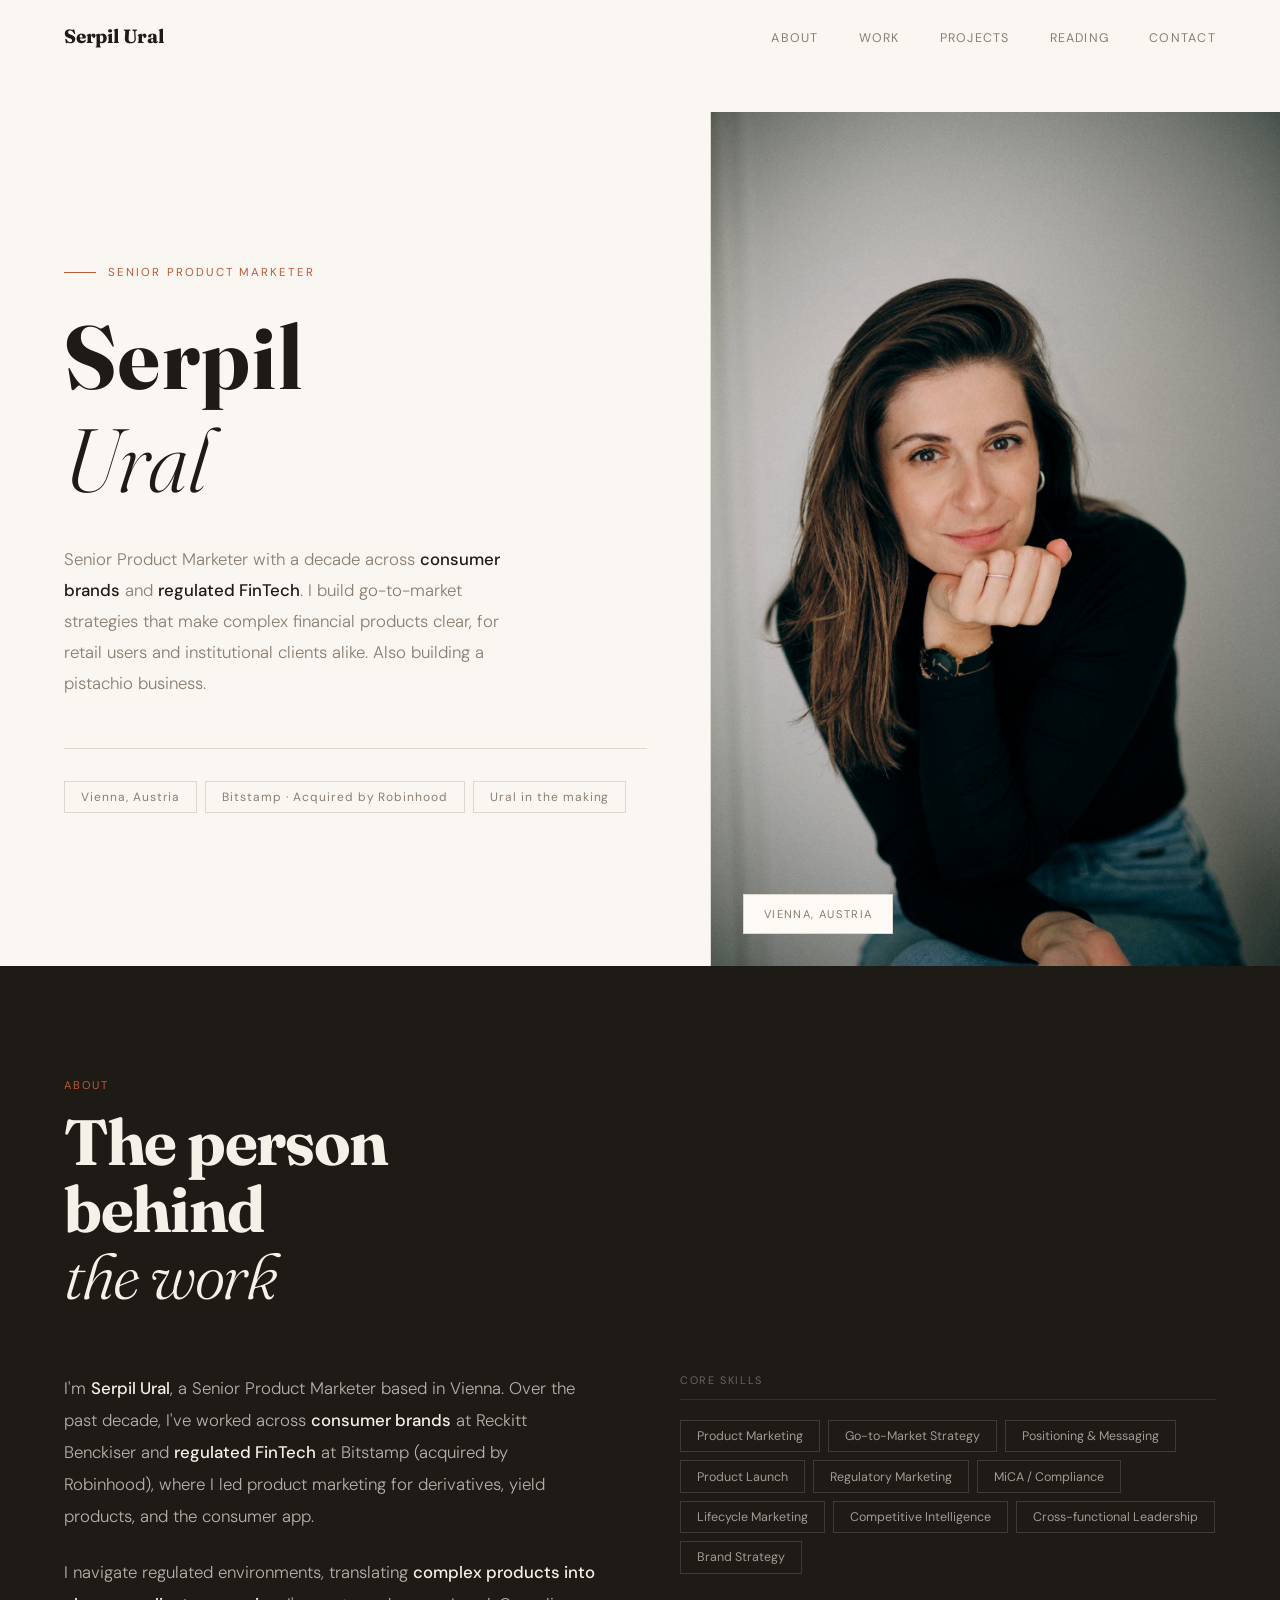
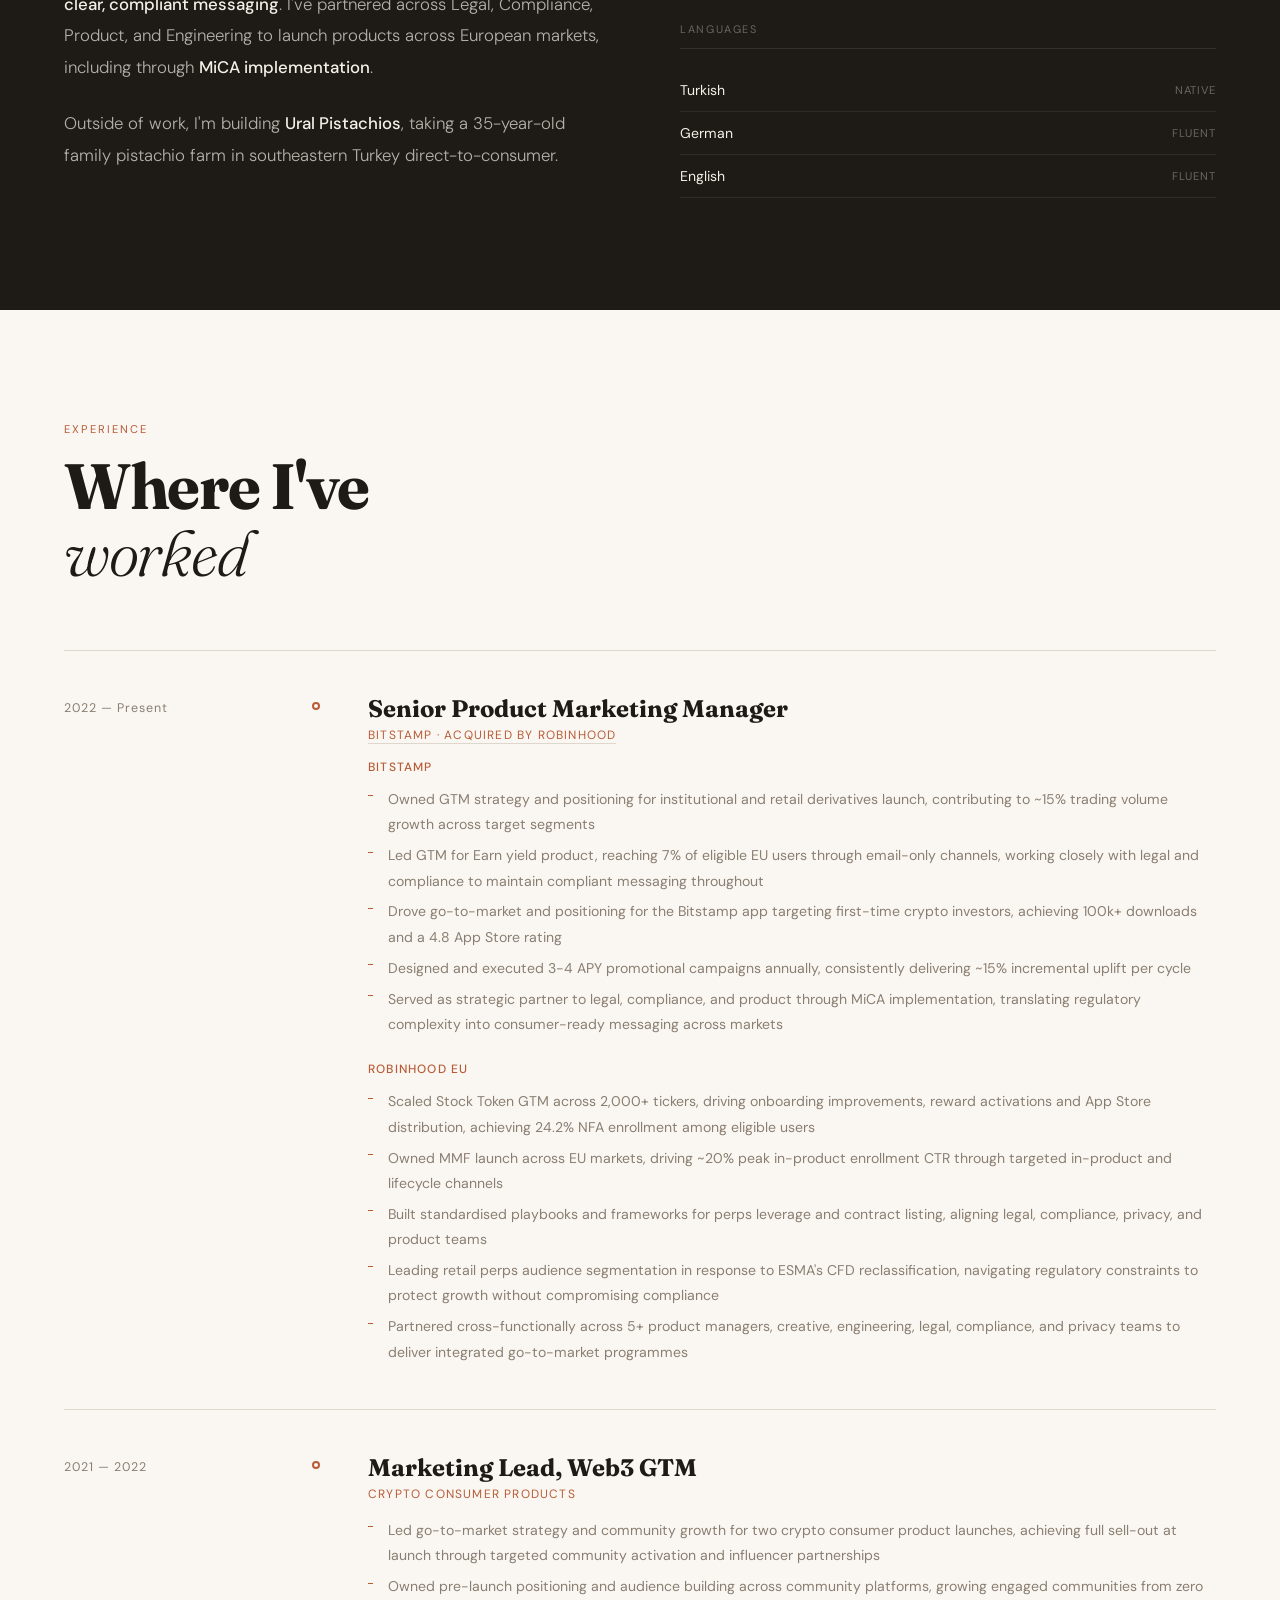
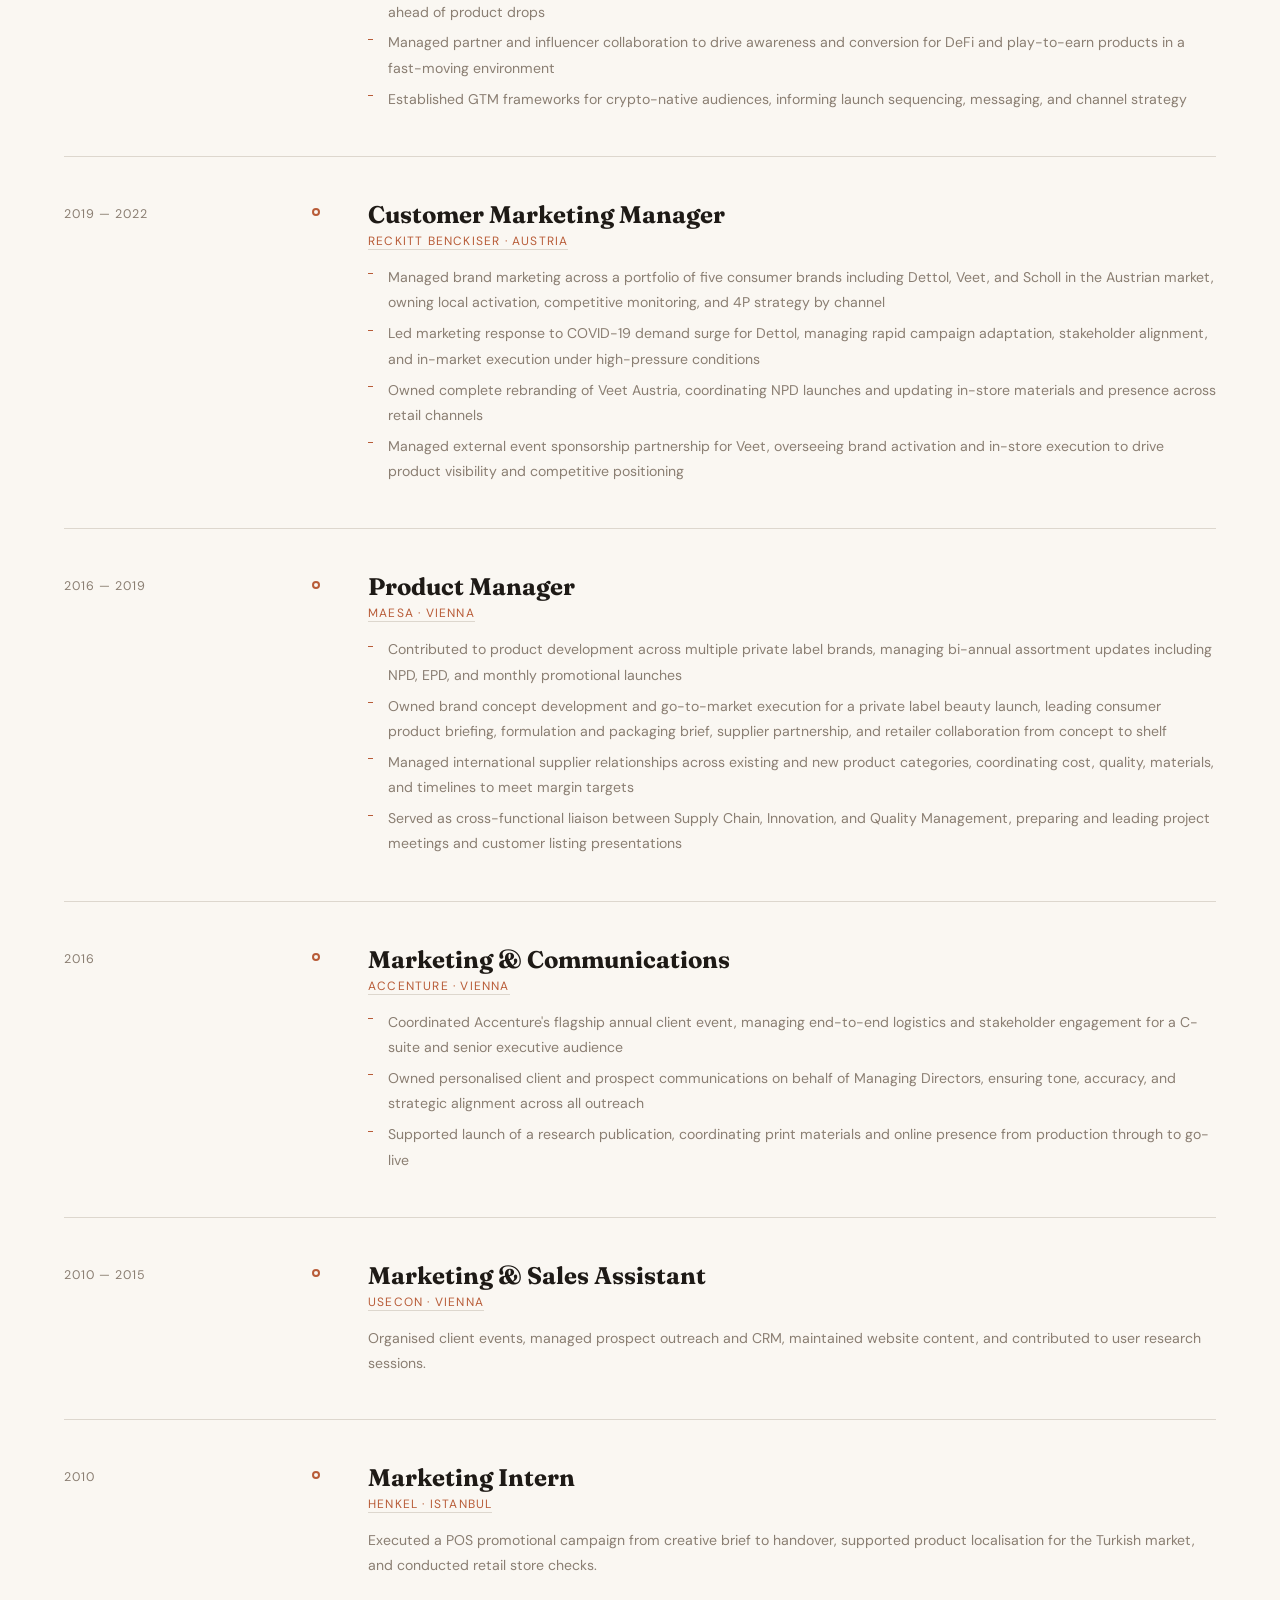
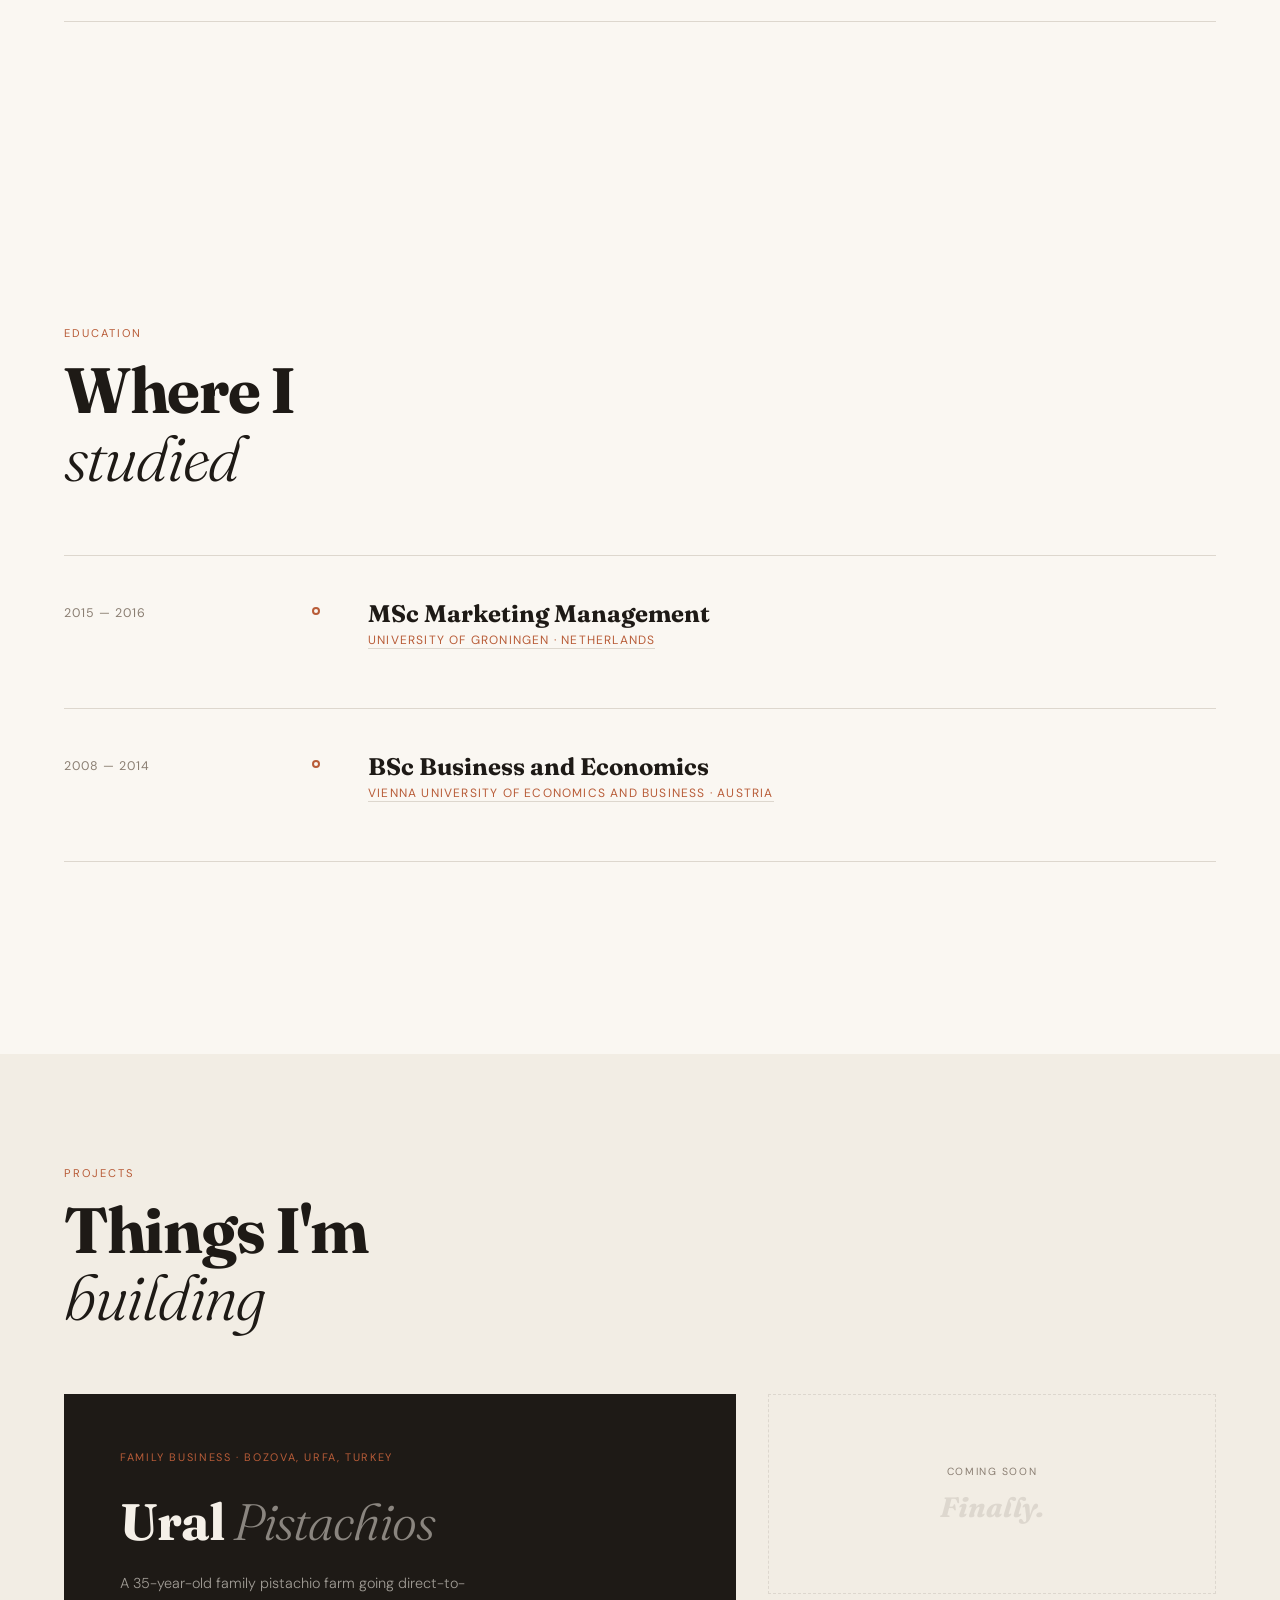
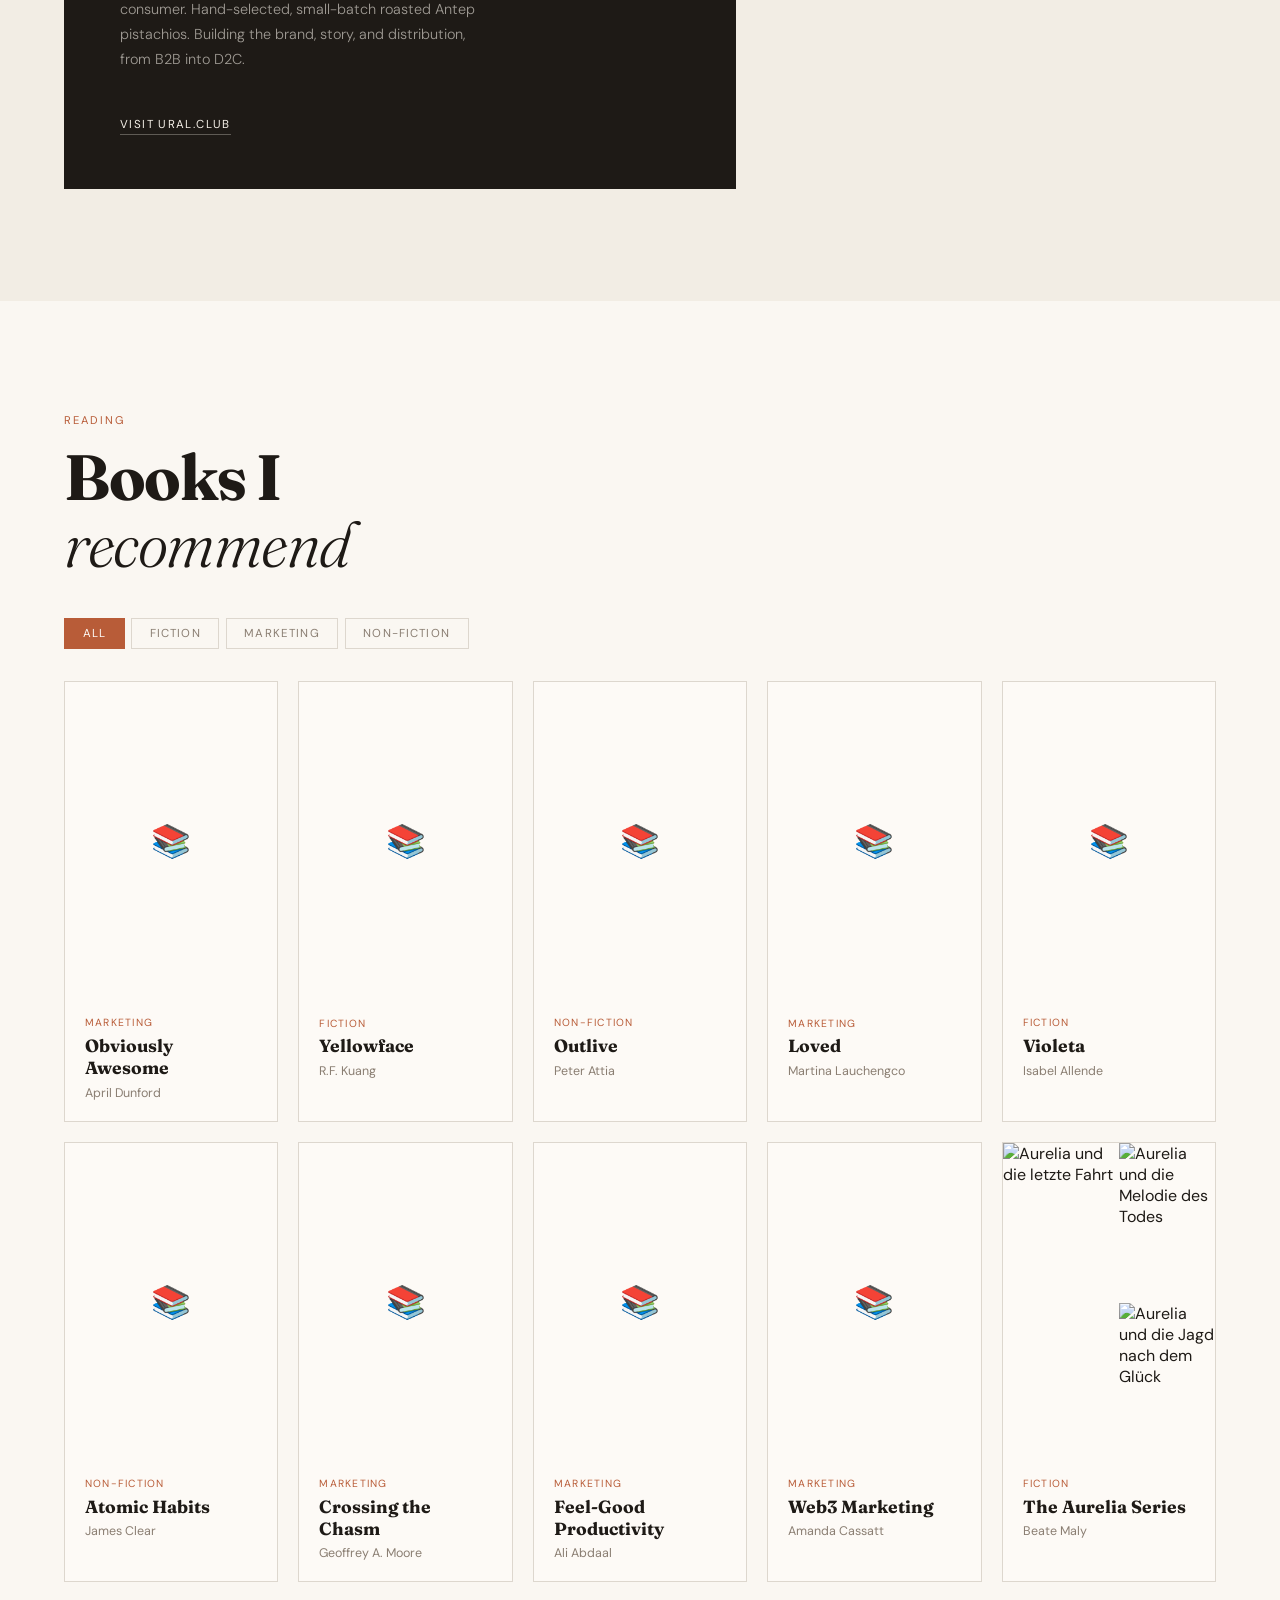
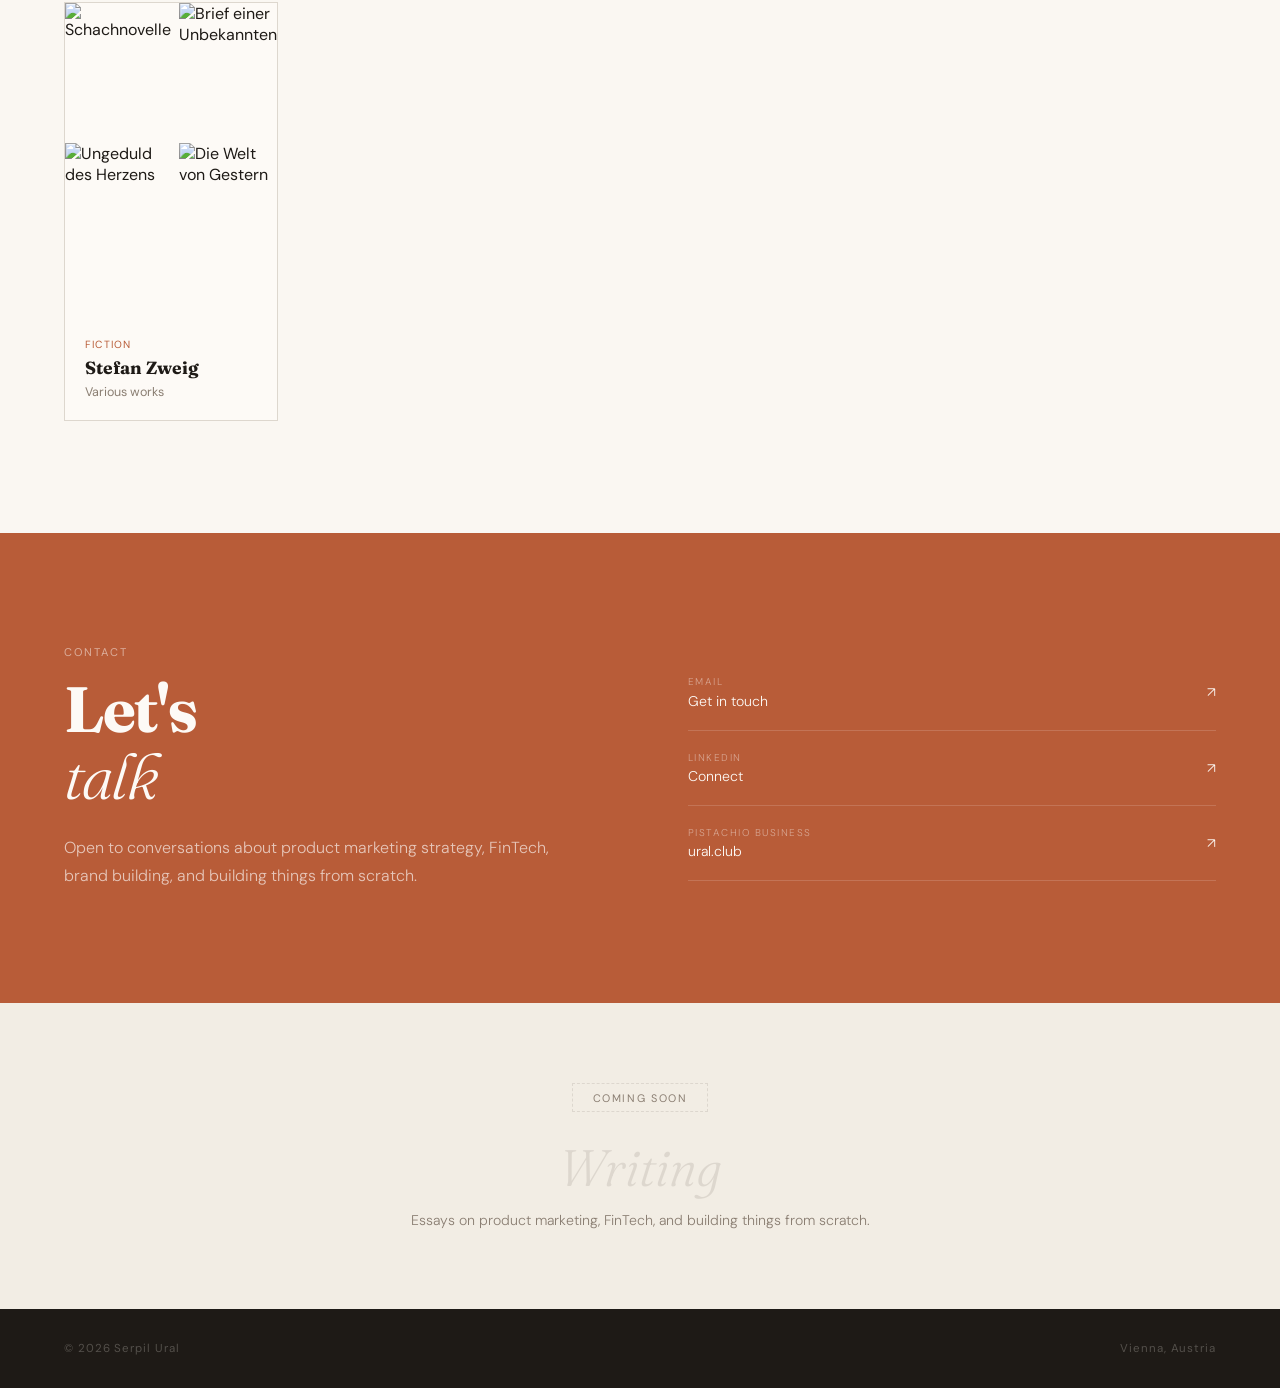
==== index.html @ 5b3d9d8e "Add portfolio site with fixed book covers and series grid views - Fix broken book covers by using wo" ====
<!DOCTYPE html>
<html lang="en">
<head>
  <meta charset="UTF-8" />
  <meta name="viewport" content="width=device-width, initial-scale=1.0" />
  <title>Serpil Ural — Direction C</title>
  <link rel="preconnect" href="https://fonts.googleapis.com" />
  <link href="https://fonts.googleapis.com/css2?family=Fraunces:ital,opsz,wght@0,9..144,300;0,9..144,500;0,9..144,700;1,9..144,300;1,9..144,700&family=DM+Sans:wght@300;400;500&display=swap" rel="stylesheet" />
  <link rel="stylesheet" href="styles.css" />
</head>
<body>

  <nav id="main-nav">
    <a href="#hero" class="nav-logo">Serpil Ural</a>
    <ul class="nav-links">
      <li><a href="#about">About</a></li>
      <li><a href="#experience">Work</a></li>
      <li><a href="#projects">Projects</a></li>
      <li><a href="#reading">Reading</a></li>
      <li><a href="#contact">Contact</a></li>
    </ul>
  </nav>

  <!-- HERO -->
  <section id="hero">
    <div class="hero-left">
      <p class="hero-eyebrow fade-up">Senior Product Marketer</p>
      <h1 class="hero-name fade-up" style="transition-delay:0.05s">
        Serpil
        <span class="italic">Ural</span>
      </h1>
      <p class="hero-tagline fade-up" style="transition-delay:0.1s">
        Senior Product Marketer with a decade across <strong>consumer brands</strong> and <strong>regulated FinTech</strong>. I build go-to-market strategies that make complex financial products clear, for retail users and institutional clients alike. Also building a pistachio business.
      </p>
      <div class="hero-facts fade-up" style="transition-delay:0.15s">
        <span class="hero-fact">Vienna, Austria</span>
        <span class="hero-fact">Bitstamp · Acquired by Robinhood</span>
        <span class="hero-fact">Ural in the making</span>
      </div>
    </div>

    <div class="hero-right">
      <img src="hero-photo.jpg" alt="Serpil Ural" class="hero-photo" loading="lazy">
      <div class="hero-location">Vienna, Austria</div>
    </div>
  </section>

  <!-- ABOUT -->
  <div id="about">
    <div class="section-inner">
      <div class="section-tag fade-up">About</div>
      <h2 class="serif-heading fade-up">The person<br>behind<br><em>the work</em></h2>

      <div class="about-columns">
        <div class="about-body fade-up">
          <p>I'm <strong>Serpil Ural</strong>, a Senior Product Marketer based in Vienna. Over the past decade, I've worked across <strong>consumer brands</strong> at Reckitt Benckiser and <strong>regulated FinTech</strong> at Bitstamp (acquired by Robinhood), where I led product marketing for derivatives, yield products, and the consumer app.</p>
          <p>I navigate regulated environments, translating <strong>complex products into clear, compliant messaging</strong>. I've partnered across Legal, Compliance, Product, and Engineering to launch products across European markets, including through <strong>MiCA implementation</strong>.</p>
          <p>Outside of work, I'm building <strong>Ural Pistachios</strong>, taking a 35-year-old family pistachio farm in southeastern Turkey direct-to-consumer.</p>
        </div>
        <div class="about-right fade-up" style="transition-delay:0.1s">
          <div class="about-skills-label">Core Skills</div>
          <div class="skills-list">
            <span class="skill-chip">Product Marketing</span>
            <span class="skill-chip">Go-to-Market Strategy</span>
            <span class="skill-chip">Positioning & Messaging</span>
            <span class="skill-chip">Product Launch</span>
            <span class="skill-chip">Regulatory Marketing</span>
            <span class="skill-chip">MiCA / Compliance</span>
            <span class="skill-chip">Lifecycle Marketing</span>
            <span class="skill-chip">Competitive Intelligence</span>
            <span class="skill-chip">Cross-functional Leadership</span>
            <span class="skill-chip">Brand Strategy</span>
          </div>
          <div class="lang-block">
            <div class="about-skills-label">Languages</div>
            <div class="lang-row"><span>Turkish</span><span class="lang-level">Native</span></div>
            <div class="lang-row"><span>German</span><span class="lang-level">Fluent</span></div>
            <div class="lang-row"><span>English</span><span class="lang-level">Fluent</span></div>
          </div>
        </div>
      </div>
    </div>
  </div>

  <!-- EXPERIENCE -->
  <div id="experience">
    <div class="section-inner">
      <div class="section-tag fade-up">Experience</div>
      <h2 class="serif-heading fade-up">Where I've<br><em>worked</em></h2>

      <div class="exp-list">
        <div class="exp-entry fade-up">
          <div class="exp-year">2022 — Present</div>
          <div class="exp-marker"></div>
          <div class="exp-body">
            <div class="exp-role">Senior Product Marketing Manager</div>
            <div class="exp-company"><a href="https://www.bitstamp.net" target="_blank" rel="noopener" style="color:inherit; text-decoration:none; border-bottom: 1px solid var(--border);">Bitstamp · Acquired by Robinhood</a></div>
            <p style="font-size:0.75rem; font-weight:500; letter-spacing:0.1em; text-transform:uppercase; color:var(--accent); margin-bottom:0.75rem;">Bitstamp</p>
            <ul class="exp-bullets">
              <li>Owned GTM strategy and positioning for institutional and retail derivatives launch, contributing to ~15% trading volume growth across target segments</li>
              <li>Led GTM for Earn yield product, reaching 7% of eligible EU users through email-only channels, working closely with legal and compliance to maintain compliant messaging throughout</li>
              <li>Drove go-to-market and positioning for the Bitstamp app targeting first-time crypto investors, achieving 100k+ downloads and a 4.8 App Store rating</li>
              <li>Designed and executed 3-4 APY promotional campaigns annually, consistently delivering ~15% incremental uplift per cycle</li>
              <li>Served as strategic partner to legal, compliance, and product through MiCA implementation, translating regulatory complexity into consumer-ready messaging across markets</li>
            </ul>
            <p style="font-size:0.75rem; font-weight:500; letter-spacing:0.1em; text-transform:uppercase; color:var(--accent); margin-bottom:0.75rem; margin-top:1.5rem;">Robinhood EU</p>
            <ul class="exp-bullets">
              <li>Scaled Stock Token GTM across 2,000+ tickers, driving onboarding improvements, reward activations and App Store distribution, achieving 24.2% NFA enrollment among eligible users</li>
              <li>Owned MMF launch across EU markets, driving ~20% peak in-product enrollment CTR through targeted in-product and lifecycle channels</li>
              <li>Built standardised playbooks and frameworks for perps leverage and contract listing, aligning legal, compliance, privacy, and product teams</li>
              <li>Leading retail perps audience segmentation in response to ESMA's CFD reclassification, navigating regulatory constraints to protect growth without compromising compliance</li>
              <li>Partnered cross-functionally across 5+ product managers, creative, engineering, legal, compliance, and privacy teams to deliver integrated go-to-market programmes</li>
            </ul>
          </div>
        </div>

        <div class="exp-entry fade-up">
          <div class="exp-year">2021 — 2022</div>
          <div class="exp-marker"></div>
          <div class="exp-body">
            <div class="exp-role">Marketing Lead, Web3 GTM</div>
            <div class="exp-company">Crypto Consumer Products</div>
            <ul class="exp-bullets">
              <li>Led go-to-market strategy and community growth for two crypto consumer product launches, achieving full sell-out at launch through targeted community activation and influencer partnerships</li>
              <li>Owned pre-launch positioning and audience building across community platforms, growing engaged communities from zero ahead of product drops</li>
              <li>Managed partner and influencer collaboration to drive awareness and conversion for DeFi and play-to-earn products in a fast-moving environment</li>
              <li>Established GTM frameworks for crypto-native audiences, informing launch sequencing, messaging, and channel strategy</li>
            </ul>
          </div>
        </div>

        <div class="exp-entry fade-up">
          <div class="exp-year">2019 — 2022</div>
          <div class="exp-marker"></div>
          <div class="exp-body">
            <div class="exp-role">Customer Marketing Manager</div>
            <div class="exp-company"><a href="https://www.reckitt.com" target="_blank" rel="noopener" style="color:inherit; text-decoration:none; border-bottom: 1px solid var(--border);">Reckitt Benckiser · Austria</a></div>
            <ul class="exp-bullets">
              <li>Managed brand marketing across a portfolio of five consumer brands including Dettol, Veet, and Scholl in the Austrian market, owning local activation, competitive monitoring, and 4P strategy by channel</li>
              <li>Led marketing response to COVID-19 demand surge for Dettol, managing rapid campaign adaptation, stakeholder alignment, and in-market execution under high-pressure conditions</li>
              <li>Owned complete rebranding of Veet Austria, coordinating NPD launches and updating in-store materials and presence across retail channels</li>
              <li>Managed external event sponsorship partnership for Veet, overseeing brand activation and in-store execution to drive product visibility and competitive positioning</li>
            </ul>
          </div>
        </div>

        <div class="exp-entry fade-up">
          <div class="exp-year">2016 — 2019</div>
          <div class="exp-marker"></div>
          <div class="exp-body">
            <div class="exp-role">Product Manager</div>
            <div class="exp-company"><a href="https://www.maesa.com" target="_blank" rel="noopener" style="color:inherit; text-decoration:none; border-bottom: 1px solid var(--border);">Maesa · Vienna</a></div>
            <ul class="exp-bullets">
              <li>Contributed to product development across multiple private label brands, managing bi-annual assortment updates including NPD, EPD, and monthly promotional launches</li>
              <li>Owned brand concept development and go-to-market execution for a private label beauty launch, leading consumer product briefing, formulation and packaging brief, supplier partnership, and retailer collaboration from concept to shelf</li>
              <li>Managed international supplier relationships across existing and new product categories, coordinating cost, quality, materials, and timelines to meet margin targets</li>
              <li>Served as cross-functional liaison between Supply Chain, Innovation, and Quality Management, preparing and leading project meetings and customer listing presentations</li>
            </ul>
          </div>
        </div>

        <div class="exp-entry fade-up">
          <div class="exp-year">2016</div>
          <div class="exp-marker"></div>
          <div class="exp-body">
            <div class="exp-role">Marketing &amp; Communications</div>
            <div class="exp-company"><a href="https://www.accenture.com" target="_blank" rel="noopener" style="color:inherit; text-decoration:none; border-bottom: 1px solid var(--border);">Accenture · Vienna</a></div>
            <ul class="exp-bullets">
              <li>Coordinated Accenture's flagship annual client event, managing end-to-end logistics and stakeholder engagement for a C-suite and senior executive audience</li>
              <li>Owned personalised client and prospect communications on behalf of Managing Directors, ensuring tone, accuracy, and strategic alignment across all outreach</li>
              <li>Supported launch of a research publication, coordinating print materials and online presence from production through to go-live</li>
            </ul>
          </div>
        </div>

        <div class="exp-entry fade-up">
          <div class="exp-year">2010 — 2015</div>
          <div class="exp-marker"></div>
          <div class="exp-body">
            <div class="exp-role">Marketing & Sales Assistant</div>
            <div class="exp-company"><a href="https://www.usecon.com" target="_blank" rel="noopener" style="color:inherit; text-decoration:none; border-bottom: 1px solid var(--border);">USECON · Vienna</a></div>
            <p style="font-size:0.88rem; color:var(--text-muted); line-height:1.75;">Organised client events, managed prospect outreach and CRM, maintained website content, and contributed to user research sessions.</p>
          </div>
        </div>

        <div class="exp-entry fade-up">
          <div class="exp-year">2010</div>
          <div class="exp-marker"></div>
          <div class="exp-body">
            <div class="exp-role">Marketing Intern</div>
            <div class="exp-company"><a href="https://www.henkel.com" target="_blank" rel="noopener" style="color:inherit; text-decoration:none; border-bottom: 1px solid var(--border);">Henkel · Istanbul</a></div>
            <p style="font-size:0.88rem; color:var(--text-muted); line-height:1.75;">Executed a POS promotional campaign from creative brief to handover, supported product localisation for the Turkish market, and conducted retail store checks.</p>
          </div>
        </div>

      </div>
    </div>
  </div>

  <!-- EDUCATION -->
  <div id="education" style="background:var(--bg-alt); padding:5rem 0;">
    <div class="section-inner">
      <div class="section-tag fade-up">Education</div>
      <h2 class="serif-heading fade-up">Where I<br><em>studied</em></h2>
      <div class="exp-list">
        <div class="exp-entry fade-up">
          <div class="exp-year">2015 — 2016</div>
          <div class="exp-marker"></div>
          <div class="exp-body">
            <div class="exp-role">MSc Marketing Management</div>
            <div class="exp-company"><a href="https://www.rug.nl" target="_blank" rel="noopener" style="color:inherit; text-decoration:none; border-bottom: 1px solid var(--border);">University of Groningen · Netherlands</a></div>
          </div>
        </div>
        <div class="exp-entry fade-up">
          <div class="exp-year">2008 — 2014</div>
          <div class="exp-marker"></div>
          <div class="exp-body">
            <div class="exp-role">BSc Business and Economics</div>
            <div class="exp-company"><a href="https://www.wu.ac.at" target="_blank" rel="noopener" style="color:inherit; text-decoration:none; border-bottom: 1px solid var(--border);">Vienna University of Economics and Business · Austria</a></div>
          </div>
        </div>
      </div>
    </div>
  </div>

  <!-- PROJECTS -->
  <div id="projects">
    <div class="section-inner">
      <div class="section-tag fade-up">Projects</div>
      <h2 class="serif-heading fade-up">Things I'm<br><em>building</em></h2>

      <div class="projects-asymmetric">
        <a href="https://ural.club" target="_blank" rel="noopener" class="project-feature fade-up">
          <div class="project-eyebrow">Family Business · Bozova, Urfa, Turkey</div>
          <div class="project-name">Ural <em>Pistachios</em></div>
          <p class="project-blurb">A 35-year-old family pistachio farm going direct-to-consumer. Hand-selected, small-batch roasted Antep pistachios. Building the brand, story, and distribution, from B2B into D2C.</p>
          <span class="project-cta">Visit ural.club</span>
        </a>

        <div class="project-side fade-up" style="transition-delay:0.1s">
          <div class="project-coming">
            <div class="project-coming-tag">Coming soon</div>
            <div class="project-coming-name">Finally.</div>
          </div>
        </div>
      </div>
    </div>
  </div>

  <!-- READING -->
  <div id="reading">
    <div class="section-inner">
      <div class="section-tag fade-up">Reading</div>
      <h2 class="serif-heading fade-up">Books I<br><em>recommend</em></h2>

      <div class="reading-filters fade-up">
        <button class="filter-btn active" data-filter="all">All</button>
        <button class="filter-btn" data-filter="fiction">Fiction</button>
        <button class="filter-btn" data-filter="marketing">Marketing</button>
        <button class="filter-btn" data-filter="non-fiction">Non-fiction</button>
      </div>

      <div class="books-grid fade-up" style="transition-delay:0.1s">
        <div class="book-card" data-category="marketing">
          <img class="book-cover" src="https://covers.openlibrary.org/b/isbn/9781999023003-M.jpg" alt="Obviously Awesome" loading="lazy" onerror="this.style.display='none';this.nextElementSibling.style.display='flex'">
          <div class="book-cover-placeholder" style="display:none">📚</div>
          <div class="book-info">
            <span class="book-tag">Marketing</span>
            <div class="book-title">Obviously Awesome</div>
            <div class="book-author">April Dunford</div>
          </div>
        </div>
        <div class="book-card" data-category="fiction">
          <img class="book-cover" src="https://covers.openlibrary.org/b/isbn/9780063250833-M.jpg" alt="Yellowface" loading="lazy" onerror="this.style.display='none';this.nextElementSibling.style.display='flex'">
          <div class="book-cover-placeholder" style="display:none">📚</div>
          <div class="book-info">
            <span class="book-tag">Fiction</span>
            <div class="book-title">Yellowface</div>
            <div class="book-author">R.F. Kuang</div>
          </div>
        </div>
        <div class="book-card" data-category="non-fiction">
          <img class="book-cover" src="https://covers.openlibrary.org/b/isbn/9780593236598-M.jpg" alt="Outlive" loading="lazy" onerror="this.style.display='none';this.nextElementSibling.style.display='flex'">
          <div class="book-cover-placeholder" style="display:none">📚</div>
          <div class="book-info">
            <span class="book-tag">Non-Fiction</span>
            <div class="book-title">Outlive</div>
            <div class="book-author">Peter Attia</div>
          </div>
        </div>
        <div class="book-card" data-category="marketing">
          <img class="book-cover" src="https://covers.openlibrary.org/b/isbn/1119703646-M.jpg" alt="Loved" loading="lazy" onerror="this.style.display='none';this.nextElementSibling.style.display='flex'">
          <div class="book-cover-placeholder" style="display:none">📚</div>
          <div class="book-info">
            <span class="book-tag">Marketing</span>
            <div class="book-title">Loved</div>
            <div class="book-author">Martina Lauchengco</div>
          </div>
        </div>
        <div class="book-card" data-category="fiction">
          <img class="book-cover" src="https://i.gr-assets.com/images/S/compressed.photo.goodreads.com/books/1623948647i/57933338._SY475_.jpg" alt="Violeta" loading="lazy" onerror="this.style.display='none';this.nextElementSibling.style.display='flex'">
          <div class="book-cover-placeholder" style="display:none">📚</div>
          <div class="book-info">
            <span class="book-tag">Fiction</span>
            <div class="book-title">Violeta</div>
            <div class="book-author">Isabel Allende</div>
          </div>
        </div>
        <div class="book-card" data-category="non-fiction">
          <img class="book-cover" src="https://covers.openlibrary.org/b/isbn/9780735211292-M.jpg" alt="Atomic Habits" loading="lazy" onerror="this.style.display='none';this.nextElementSibling.style.display='flex'">
          <div class="book-cover-placeholder" style="display:none">📚</div>
          <div class="book-info">
            <span class="book-tag">Non-Fiction</span>
            <div class="book-title">Atomic Habits</div>
            <div class="book-author">James Clear</div>
          </div>
        </div>
        <div class="book-card" data-category="marketing">
          <img class="book-cover" src="https://covers.openlibrary.org/b/isbn/9780062292988-M.jpg" alt="Crossing the Chasm" loading="lazy" onerror="this.style.display='none';this.nextElementSibling.style.display='flex'">
          <div class="book-cover-placeholder" style="display:none">📚</div>
          <div class="book-info">
            <span class="book-tag">Marketing</span>
            <div class="book-title">Crossing the Chasm</div>
            <div class="book-author">Geoffrey A. Moore</div>
          </div>
        </div>
        <div class="book-card" data-category="marketing">
          <img class="book-cover" src="https://covers.openlibrary.org/b/id/14635414-M.jpg" alt="Feel-Good Productivity" loading="lazy" onerror="this.style.display='none';this.nextElementSibling.style.display='flex'">
          <div class="book-cover-placeholder" style="display:none">📚</div>
          <div class="book-info">
            <span class="book-tag">Marketing</span>
            <div class="book-title">Feel-Good Productivity</div>
            <div class="book-author">Ali Abdaal</div>
          </div>
        </div>
        <div class="book-card" data-category="marketing">
          <img class="book-cover" src="https://covers.openlibrary.org/b/id/13827449-M.jpg" alt="Web3 Marketing" loading="lazy" onerror="this.style.display='none';this.nextElementSibling.style.display='flex'">
          <div class="book-cover-placeholder" style="display:none">📚</div>
          <div class="book-info">
            <span class="book-tag">Marketing</span>
            <div class="book-title">Web3 Marketing</div>
            <div class="book-author">Amanda Cassatt</div>
          </div>
        </div>
        <div class="book-card series-card" data-category="fiction">
          <div class="series-covers covers-3">
            <img class="series-cover" src="https://i.gr-assets.com/images/S/compressed.photo.goodreads.com/books/1668264783i/63284527._SY475_.jpg" alt="Aurelia und die letzte Fahrt" loading="lazy">
            <img class="series-cover" src="https://i.gr-assets.com/images/S/compressed.photo.goodreads.com/books/1682959211i/141266873._SY475_.jpg" alt="Aurelia und die Melodie des Todes" loading="lazy">
            <img class="series-cover" src="https://i.gr-assets.com/images/S/compressed.photo.goodreads.com/books/1744901350i/231418318._SY475_.jpg" alt="Aurelia und die Jagd nach dem Glück" loading="lazy">
          </div>
          <div class="book-info">
            <span class="book-tag">Fiction</span>
            <div class="book-title">The Aurelia Series</div>
            <div class="book-author">Beate Maly</div>
          </div>
        </div>
        <div class="book-card series-card" data-category="fiction">
          <div class="series-covers covers-4">
            <img class="series-cover" src="https://covers.openlibrary.org/b/id/5548285-M.jpg" alt="Schachnovelle" loading="lazy">
            <img class="series-cover" src="https://covers.openlibrary.org/b/id/1022090-M.jpg" alt="Brief einer Unbekannten" loading="lazy">
            <img class="series-cover" src="https://covers.openlibrary.org/b/id/595193-M.jpg" alt="Ungeduld des Herzens" loading="lazy">
            <img class="series-cover" src="https://covers.openlibrary.org/b/id/8258689-M.jpg" alt="Die Welt von Gestern" loading="lazy">
          </div>
          <div class="book-info">
            <span class="book-tag">Fiction</span>
            <div class="book-title">Stefan Zweig</div>
            <div class="book-author">Various works</div>
          </div>
        </div>
      </div>
    </div>
  </div>

  <!-- CONTACT -->
  <div id="contact">
    <div class="section-inner">
      <div>
        <div class="section-tag fade-up">Contact</div>
        <h2 class="serif-heading fade-up" style="color:var(--white)">Let's<br><em>talk</em></h2>
        <p class="contact-sub fade-up" style="transition-delay:0.05s">Open to conversations about product marketing strategy, FinTech, brand building, and building things from scratch.</p>
      </div>
      <div class="contact-items fade-up" style="transition-delay:0.1s">
        <a href="mailto:serpil_karaduman@gmx.at" class="contact-item">
          <div><span class="contact-item-label">Email</span>Get in touch</div>
          <span>↗</span>
        </a>
        <a href="https://www.linkedin.com/in/serpil-ural-a946a6111/?locale=en_US" target="_blank" rel="noopener" class="contact-item">
          <div><span class="contact-item-label">LinkedIn</span>Connect</div>
          <span>↗</span>
        </a>
        <a href="https://ural.club" target="_blank" rel="noopener" class="contact-item">
          <div><span class="contact-item-label">Pistachio Business</span>ural.club</div>
          <span>↗</span>
        </a>
      </div>
    </div>
  </div>

  <!-- BLOG -->
  <div id="blog">
    <span class="coming-pill">Coming soon</span>
    <h2>Writing</h2>
    <p>Essays on product marketing, FinTech, and building things from scratch.</p>
  </div>

  <footer>
    <span>© 2026 Serpil Ural</span>
    <span>Vienna, Austria</span>
  </footer>

  <script src="main.js"></script>
</body>
</html>
---- styles.css ----
*, *::before, *::after { box-sizing: border-box; margin: 0; padding: 0; }

:root {
  --bg: #FAF7F2;
  --bg-warm: #F2EDE4;
  --bg-dark: #1E1A16;
  --text: #1E1A16;
  --text-muted: #8A7E72;
  --accent: #B85C38;
  --accent-2: #4A6741;
  --accent-light: #EDD9CE;
  --border: #DDD7CE;
  --white: #FDFAF6;
  --font-serif: 'Fraunces', Georgia, serif;
  --font-sans: 'DM Sans', sans-serif;
}

html { scroll-behavior: smooth; }
body {
  font-family: var(--font-sans);
  background: var(--bg);
  color: var(--text);
  overflow-x: hidden;
}

/* NAV */
nav {
  position: fixed;
  top: 0; left: 0; right: 0;
  z-index: 100;
  display: flex;
  align-items: center;
  justify-content: space-between;
  padding: 1.5rem 4rem;
  background: rgba(250,247,242,0.9);
  backdrop-filter: blur(16px);
  border-bottom: 1px solid transparent;
  transition: border-color 0.3s;
}
nav.scrolled { border-bottom-color: var(--border); }

.nav-logo {
  font-family: var(--font-serif);
  font-size: 1.2rem;
  font-weight: 700;
  color: var(--text);
  text-decoration: none;
  letter-spacing: -0.01em;
}

.nav-links { display: flex; gap: 2.5rem; list-style: none; }
.nav-links a {
  font-size: 0.78rem;
  font-weight: 400;
  letter-spacing: 0.1em;
  text-transform: uppercase;
  color: var(--text-muted);
  text-decoration: none;
  transition: color 0.2s;
}
.nav-links a:hover { color: var(--accent); }

/* HERO */
#hero {
  min-height: 100vh;
  display: grid;
  grid-template-columns: 5fr 4fr;
  padding-top: 7rem;
  overflow: hidden;
}

.hero-left {
  display: flex;
  flex-direction: column;
  justify-content: center;
  padding: 4rem 4rem 4rem;
  position: relative;
}

.hero-left::after {
  content: '';
  position: absolute;
  top: 0; right: 0; bottom: 0;
  width: 1px;
  background: var(--border);
}

.hero-eyebrow {
  font-size: 0.72rem;
  letter-spacing: 0.18em;
  text-transform: uppercase;
  color: var(--accent);
  margin-bottom: 2rem;
  display: flex;
  align-items: center;
  gap: 0.75rem;
}

.hero-eyebrow::before {
  content: '';
  width: 2rem;
  height: 1px;
  background: var(--accent);
  display: block;
}

.hero-name {
  font-family: var(--font-serif);
  font-size: clamp(4rem, 7vw, 7.5rem);
  font-weight: 700;
  line-height: 1;
  letter-spacing: 0.02em;
  word-spacing: 0.15em;
}

.hero-name .italic {
  font-style: italic;
  font-weight: 300;
  display: block;
  margin-top: 0.15em;
}

.hero-tagline {
  font-size: 1.05rem;
  font-weight: 300;
  color: var(--text-muted);
  line-height: 1.85;
  max-width: 440px;
  margin-top: 2.5rem;
}

.hero-tagline strong { color: var(--text); font-weight: 500; }

.hero-facts {
  display: flex;
  flex-wrap: wrap;
  gap: 0.5rem;
  margin-top: 3rem;
  padding-top: 2rem;
  border-top: 1px solid var(--border);
}

.hero-fact {
  font-size: 0.75rem;
  font-weight: 400;
  letter-spacing: 0.08em;
  color: var(--text-muted);
  border: 1px solid var(--border);
  padding: 0.45rem 1rem;
}

.hero-right {
  position: relative;
  background: var(--bg-warm);
  overflow: hidden;
}

.hero-photo {
  width: 100%;
  height: 100%;
  object-fit: cover;
  object-position: center top;
  display: block;
}

.hero-photo-placeholder {
  width: 100%;
  height: 100%;
  min-height: 500px;
  background: var(--bg-warm);
  display: flex;
  flex-direction: column;
  align-items: center;
  justify-content: center;
  gap: 1rem;
  color: var(--text-muted);
  font-size: 0.78rem;
  letter-spacing: 0.1em;
  text-transform: uppercase;
}

.hero-location {
  position: absolute;
  bottom: 2rem;
  left: 2rem;
  background: var(--white);
  padding: 0.75rem 1.25rem;
  font-size: 0.7rem;
  letter-spacing: 0.12em;
  text-transform: uppercase;
  color: var(--text-muted);
  border: 1px solid var(--border);
}

/* ABOUT */
#about {
  background: var(--bg-dark);
  color: #F5F0E8;
}

.section-inner {
  max-width: 1280px;
  margin: 0 auto;
  padding: 7rem 4rem;
}

.section-tag {
  font-size: 0.7rem;
  letter-spacing: 0.18em;
  text-transform: uppercase;
  color: var(--accent);
  margin-bottom: 1rem;
}

h2.serif-heading {
  font-family: var(--font-serif);
  font-size: clamp(2.5rem, 5vw, 4.5rem);
  font-weight: 700;
  line-height: 1.05;
  letter-spacing: -0.02em;
}

h2.serif-heading em {
  font-style: italic;
  font-weight: 300;
}

.about-columns {
  display: grid;
  grid-template-columns: 1fr 1fr;
  gap: 5rem;
  margin-top: 4rem;
}

.about-body {
  font-size: 1.05rem;
  font-weight: 300;
  line-height: 1.9;
  color: rgba(245,240,232,0.7);
}

.about-body strong { color: #F5F0E8; font-weight: 500; }
.about-body p + p { margin-top: 1.5rem; }

.about-right { }

.about-skills-label {
  font-size: 0.68rem;
  letter-spacing: 0.15em;
  text-transform: uppercase;
  color: rgba(245,240,232,0.35);
  margin-bottom: 1.25rem;
  padding-bottom: 0.75rem;
  border-bottom: 1px solid rgba(245,240,232,0.1);
}

.skills-list {
  display: flex;
  flex-wrap: wrap;
  gap: 0.5rem;
}

.skill-chip {
  font-size: 0.78rem;
  font-weight: 400;
  padding: 0.45rem 1rem;
  border: 1px solid rgba(245,240,232,0.15);
  color: rgba(245,240,232,0.6);
  transition: all 0.2s;
}

.skill-chip:hover {
  border-color: var(--accent);
  color: var(--accent);
}

.lang-block { margin-top: 3rem; }

.lang-row {
  display: flex;
  justify-content: space-between;
  align-items: center;
  padding: 0.75rem 0;
  border-bottom: 1px solid rgba(245,240,232,0.08);
  font-size: 0.88rem;
}

.lang-level {
  font-size: 0.7rem;
  letter-spacing: 0.08em;
  text-transform: uppercase;
  color: rgba(245,240,232,0.35);
}

/* EXPERIENCE */
#experience {
  background: var(--bg);
}

.exp-list { margin-top: 4rem; }

.exp-entry {
  display: grid;
  grid-template-columns: 200px auto 1fr;
  gap: 2rem 3rem;
  padding: 2.75rem 0;
  border-top: 1px solid var(--border);
  align-items: start;
}

.exp-entry:last-child { border-bottom: 1px solid var(--border); }

.exp-year {
  font-size: 0.78rem;
  letter-spacing: 0.08em;
  color: var(--text-muted);
  padding-top: 0.3rem;
}

.exp-marker {
  width: 8px;
  height: 8px;
  border: 2px solid var(--accent);
  border-radius: 50%;
  margin-top: 0.45rem;
  flex-shrink: 0;
}

.exp-body { }

.exp-role {
  font-family: var(--font-serif);
  font-size: 1.5rem;
  font-weight: 700;
  margin-bottom: 0.2rem;
  line-height: 1.2;
}

.exp-company {
  font-size: 0.75rem;
  letter-spacing: 0.1em;
  text-transform: uppercase;
  color: var(--accent);
  margin-bottom: 1rem;
}

.exp-bullets {
  font-size: 0.88rem;
  color: var(--text-muted);
  line-height: 1.8;
  list-style: none;
}

.exp-bullets li {
  padding-left: 1.25rem;
  position: relative;
}

.exp-bullets li::before {
  content: '';
  position: absolute;
  left: 0;
  top: 0.6em;
  width: 5px;
  height: 1px;
  background: var(--accent);
}

.exp-bullets li + li { margin-top: 0.35rem; }

/* PROJECTS */
#projects { background: var(--bg-warm); }

.projects-asymmetric {
  display: grid;
  grid-template-columns: 3fr 2fr;
  gap: 2rem;
  margin-top: 4rem;
  align-items: start;
}

.project-feature {
  background: var(--bg-dark);
  color: #F5F0E8;
  padding: 3.5rem;
  text-decoration: none;
  display: block;
  position: relative;
  overflow: hidden;
  transition: transform 0.25s;
}

.project-feature::after {
  content: '↗';
  position: absolute;
  top: 2rem;
  right: 2.5rem;
  font-size: 1.5rem;
  opacity: 0;
  transform: translate(-4px, 4px);
  transition: all 0.25s;
  color: var(--accent);
}

.project-feature:hover { transform: translateY(-3px); }
.project-feature:hover::after { opacity: 1; transform: translate(0, 0); }

.project-eyebrow {
  font-size: 0.68rem;
  letter-spacing: 0.15em;
  text-transform: uppercase;
  color: var(--accent);
  margin-bottom: 2rem;
}

.project-name {
  font-family: var(--font-serif);
  font-size: clamp(2.5rem, 4vw, 4rem);
  font-weight: 700;
  line-height: 1;
  letter-spacing: -0.02em;
  margin-bottom: 1.5rem;
}

.project-name em {
  font-style: italic;
  font-weight: 300;
  color: rgba(245,240,232,0.5);
}

.project-blurb {
  font-size: 0.9rem;
  font-weight: 300;
  color: rgba(245,240,232,0.6);
  line-height: 1.75;
  max-width: 360px;
  margin-bottom: 2.5rem;
}

.project-cta {
  font-size: 0.72rem;
  letter-spacing: 0.12em;
  text-transform: uppercase;
  color: #F5F0E8;
  text-decoration: none;
  border-bottom: 1px solid rgba(245,240,232,0.3);
  padding-bottom: 2px;
}

.project-side {
  display: flex;
  flex-direction: column;
  gap: 1.5rem;
}

.project-coming {
  border: 1px dashed var(--border);
  padding: 3rem 2rem;
  display: flex;
  flex-direction: column;
  align-items: center;
  justify-content: center;
  gap: 0.75rem;
  text-align: center;
  min-height: 200px;
  color: var(--text-muted);
}

.project-coming-tag {
  font-size: 0.65rem;
  letter-spacing: 0.15em;
  text-transform: uppercase;
}

.project-coming-name {
  font-family: var(--font-serif);
  font-size: 1.75rem;
  font-weight: 700;
  font-style: italic;
  color: var(--border);
}

/* READING */
#reading { background: var(--bg); }

.reading-filters {
  display: flex;
  gap: 0.4rem;
  margin-top: 2.5rem;
  flex-wrap: wrap;
}

.filter-btn {
  font-size: 0.72rem;
  letter-spacing: 0.1em;
  text-transform: uppercase;
  padding: 0.45rem 1.1rem;
  border: 1px solid var(--border);
  background: transparent;
  color: var(--text-muted);
  cursor: pointer;
  font-family: var(--font-sans);
  transition: all 0.15s;
}

.filter-btn.active, .filter-btn:hover {
  background: var(--accent);
  border-color: var(--accent);
  color: var(--white);
}

.books-grid {
  display: grid;
  grid-template-columns: repeat(auto-fill, minmax(210px, 1fr));
  gap: 1.25rem;
  margin-top: 2rem;
}

.book-card {
  background: var(--white);
  border: 1px solid var(--border);
  padding: 0;
  display: flex;
  flex-direction: column;
  gap: 0;
  transition: box-shadow 0.2s, transform 0.2s;
  overflow: hidden;
}

.book-cover {
  width: 100%;
  aspect-ratio: 2/3;
  object-fit: cover;
  object-position: center;
  display: block;
  background: var(--bg-alt);
}

.book-cover-placeholder {
  width: 100%;
  aspect-ratio: 2/3;
  background: var(--bg-alt);
  display: flex;
  align-items: center;
  justify-content: center;
  font-size: 2rem;
  color: var(--text-muted);
}

.series-covers {
  display: grid;
  gap: 2px;
  background: var(--bg-alt);
  aspect-ratio: 2/3;
}

.series-covers.covers-3 {
  grid-template-columns: 1.2fr 1fr;
  grid-template-rows: 1fr 1fr;
}

.series-covers.covers-3 .series-cover:first-child {
  grid-row: 1 / -1;
}

.series-covers.covers-4 {
  grid-template-columns: 1.3fr 1fr;
  grid-template-rows: 1fr 1.3fr;
}

.series-cover {
  width: 100%;
  height: 100%;
  object-fit: cover;
  display: block;
}

.book-info {
  padding: 1rem 1.25rem 1.25rem;
  display: flex;
  flex-direction: column;
  gap: 0.35rem;
}

.book-card:hover {
  transform: translateY(-2px);
  box-shadow: 0 8px 24px rgba(0,0,0,0.06);
}

.book-card.hidden { display: none; }

.book-tag {
  font-size: 0.65rem;
  letter-spacing: 0.12em;
  text-transform: uppercase;
  color: var(--accent);
}

.book-title {
  font-family: var(--font-serif);
  font-size: 1.1rem;
  font-weight: 700;
  line-height: 1.25;
}

.book-author {
  font-size: 0.78rem;
  color: var(--text-muted);
  margin-top: auto;
}

/* CONTACT */
#contact {
  background: var(--accent);
  color: var(--white);
}

#contact .section-inner {
  display: grid;
  grid-template-columns: 1fr 1fr;
  gap: 6rem;
  align-items: center;
}

#contact .section-tag { color: rgba(255,255,255,0.5); }

#contact h2.serif-heading { color: var(--white); }

.contact-sub {
  font-size: 1rem;
  font-weight: 300;
  color: rgba(255,255,255,0.65);
  line-height: 1.8;
  margin-top: 1.5rem;
}

.contact-items { display: flex; flex-direction: column; gap: 0; }

.contact-item {
  display: flex;
  align-items: center;
  justify-content: space-between;
  padding: 1.25rem 0;
  border-bottom: 1px solid rgba(255,255,255,0.15);
  color: var(--white);
  text-decoration: none;
  font-size: 0.88rem;
  font-weight: 300;
  transition: padding-right 0.2s;
}

.contact-item:hover { padding-right: 0.5rem; }

.contact-item-label {
  font-size: 0.62rem;
  letter-spacing: 0.15em;
  text-transform: uppercase;
  color: rgba(255,255,255,0.45);
  display: block;
  margin-bottom: 0.2rem;
}

/* BLOG */
#blog {
  text-align: center;
  padding: 5rem 4rem;
  background: var(--bg-warm);
}

.coming-pill {
  display: inline-block;
  font-size: 0.68rem;
  letter-spacing: 0.15em;
  text-transform: uppercase;
  color: var(--text-muted);
  border: 1px dashed var(--border);
  padding: 0.4rem 1.25rem;
  margin-bottom: 1.5rem;
}

#blog h2 {
  font-family: var(--font-serif);
  font-size: clamp(2rem, 4vw, 3.5rem);
  font-weight: 300;
  font-style: italic;
  color: var(--border);
}

#blog p {
  font-size: 0.88rem;
  color: var(--text-muted);
  margin-top: 0.75rem;
  font-weight: 300;
}

/* FOOTER */
footer {
  background: var(--bg-dark);
  color: rgba(245,240,232,0.25);
  padding: 2rem 4rem;
  display: flex;
  justify-content: space-between;
  align-items: center;
  font-size: 0.72rem;
  letter-spacing: 0.08em;
}

/* FADE UP */
.fade-up {
  opacity: 0;
  transform: translateY(24px);
  transition: opacity 0.65s ease, transform 0.65s ease;
}
.fade-up.visible { opacity: 1; transform: translateY(0); }

@media (max-width: 900px) {
  nav { padding: 1rem 1.5rem; }
  #hero { grid-template-columns: 1fr; }
  .hero-left { padding: 5rem 1.5rem 3rem; }
  .hero-left::after { display: none; }
  .section-inner { padding: 5rem 1.5rem; }
  .about-columns, .projects-asymmetric, #contact .section-inner { grid-template-columns: 1fr; gap: 3rem; }
  .exp-entry { grid-template-columns: 1fr; gap: 0.5rem; }
  .exp-marker { display: none; }
}
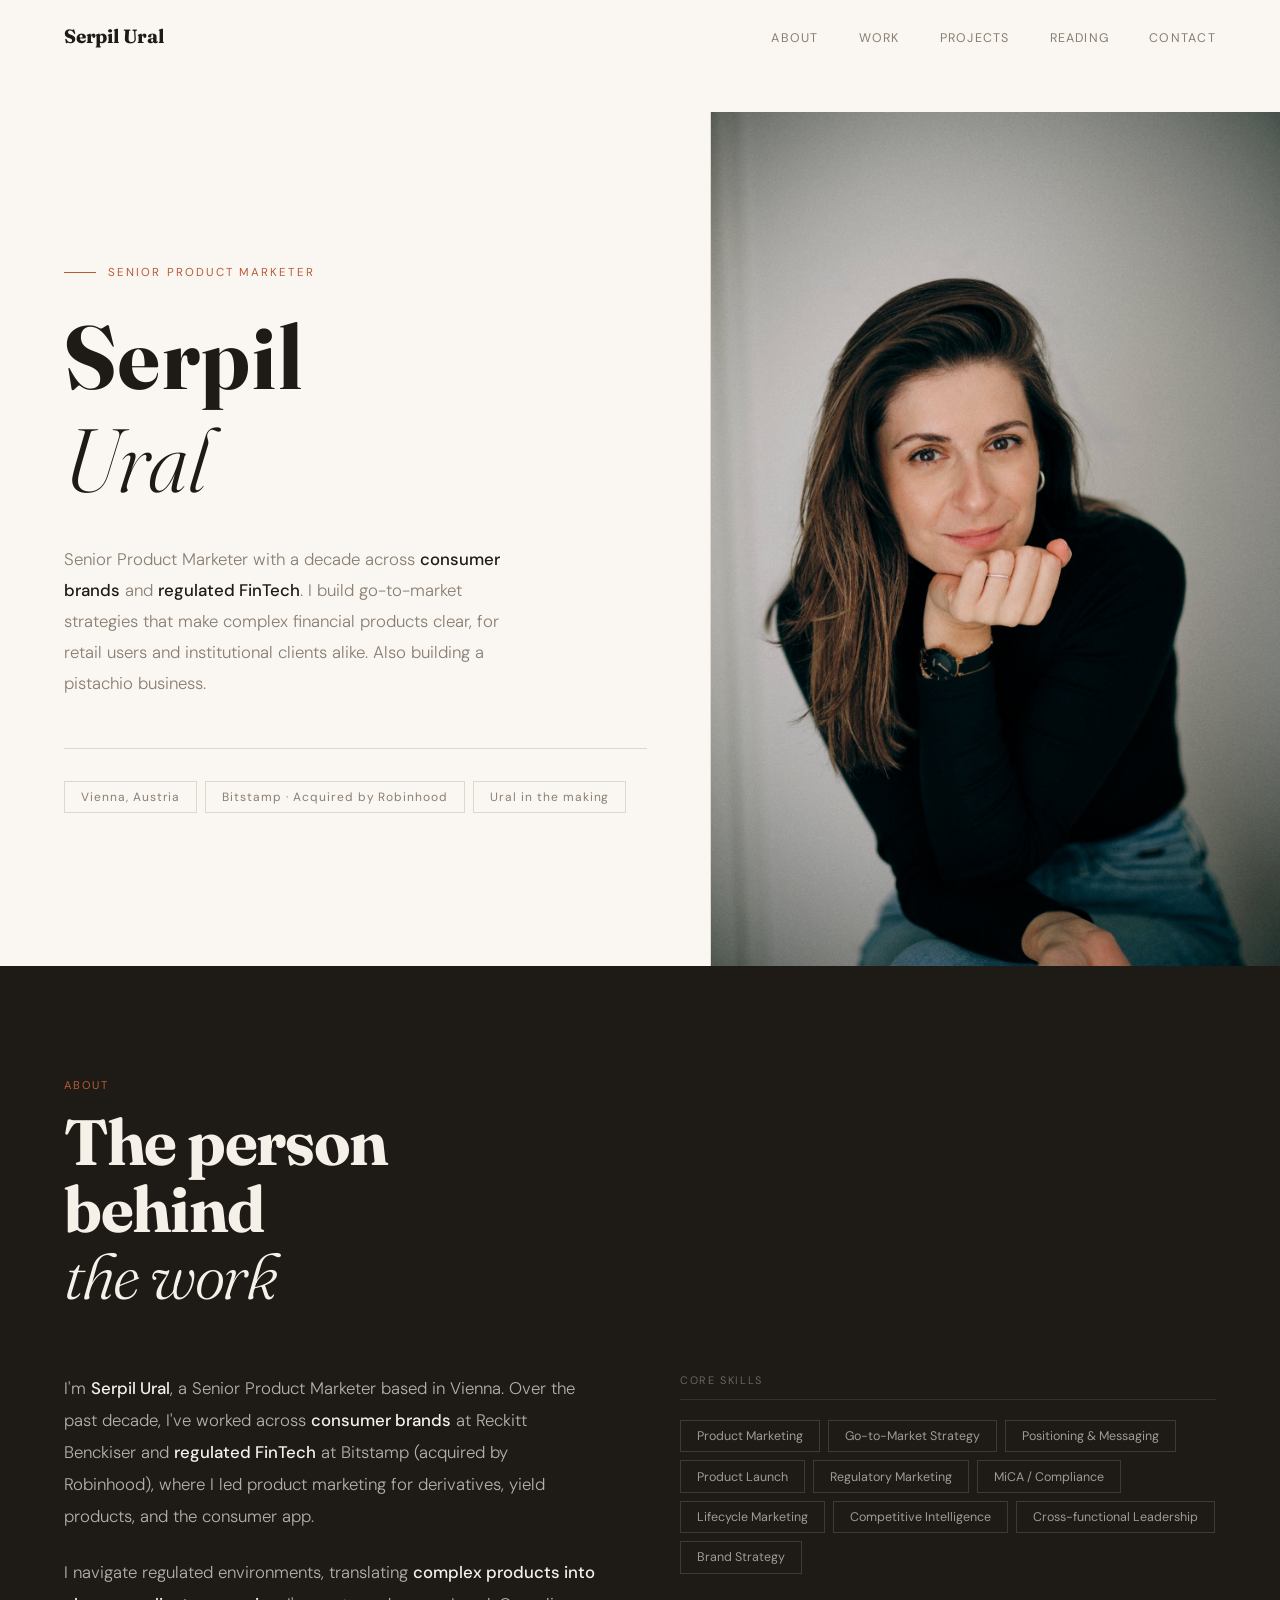
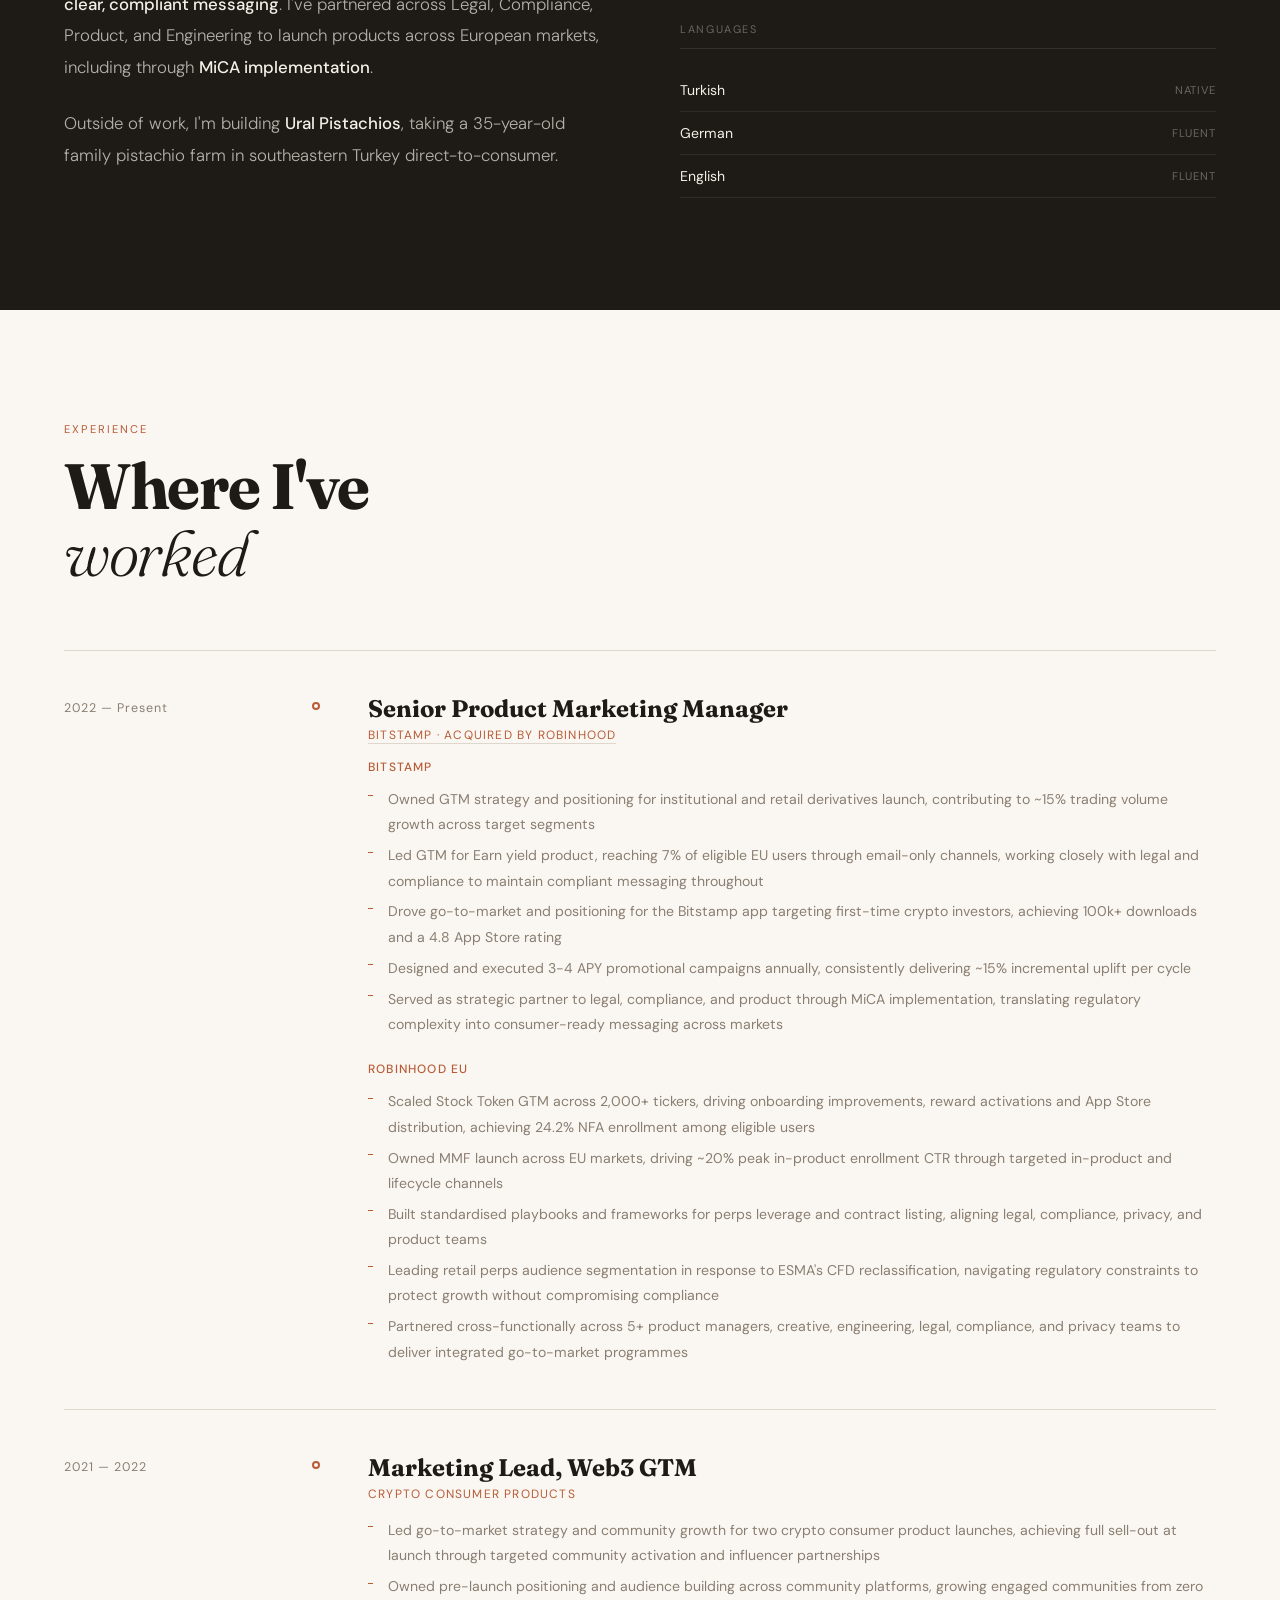
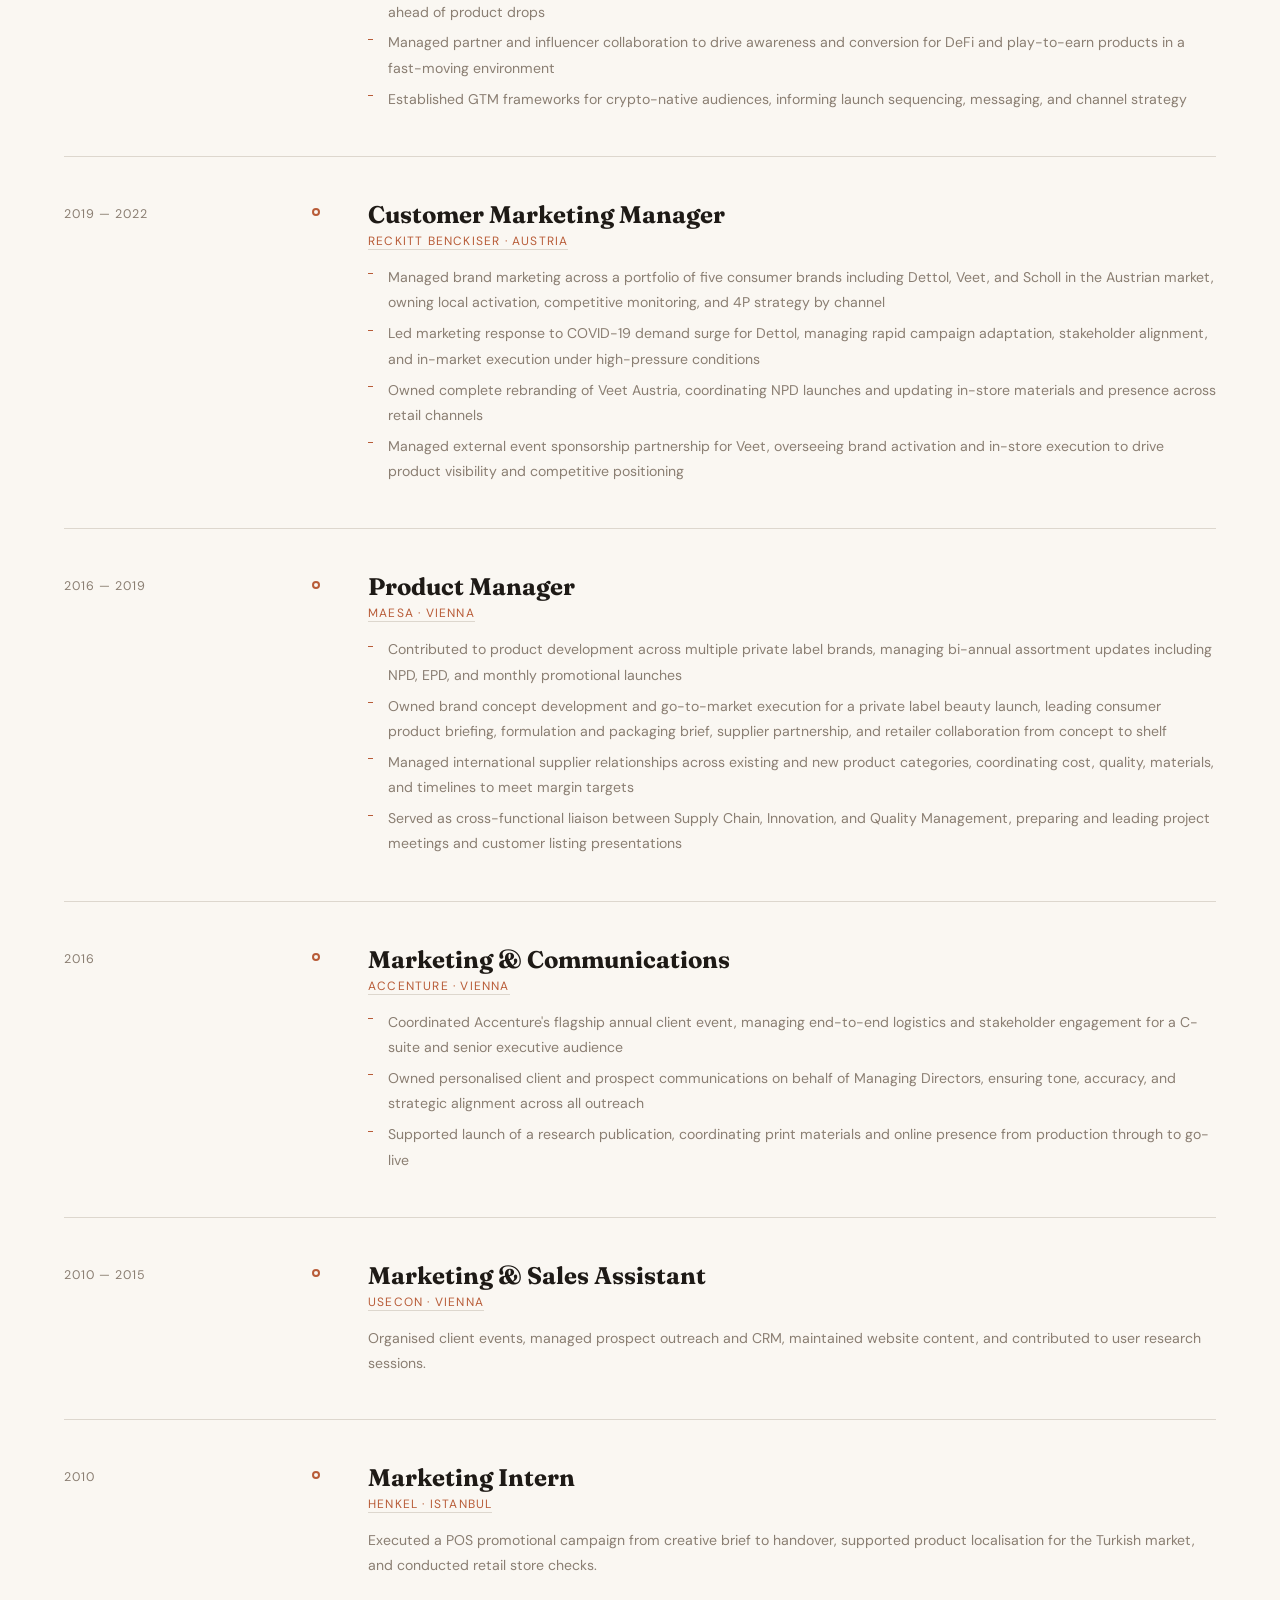
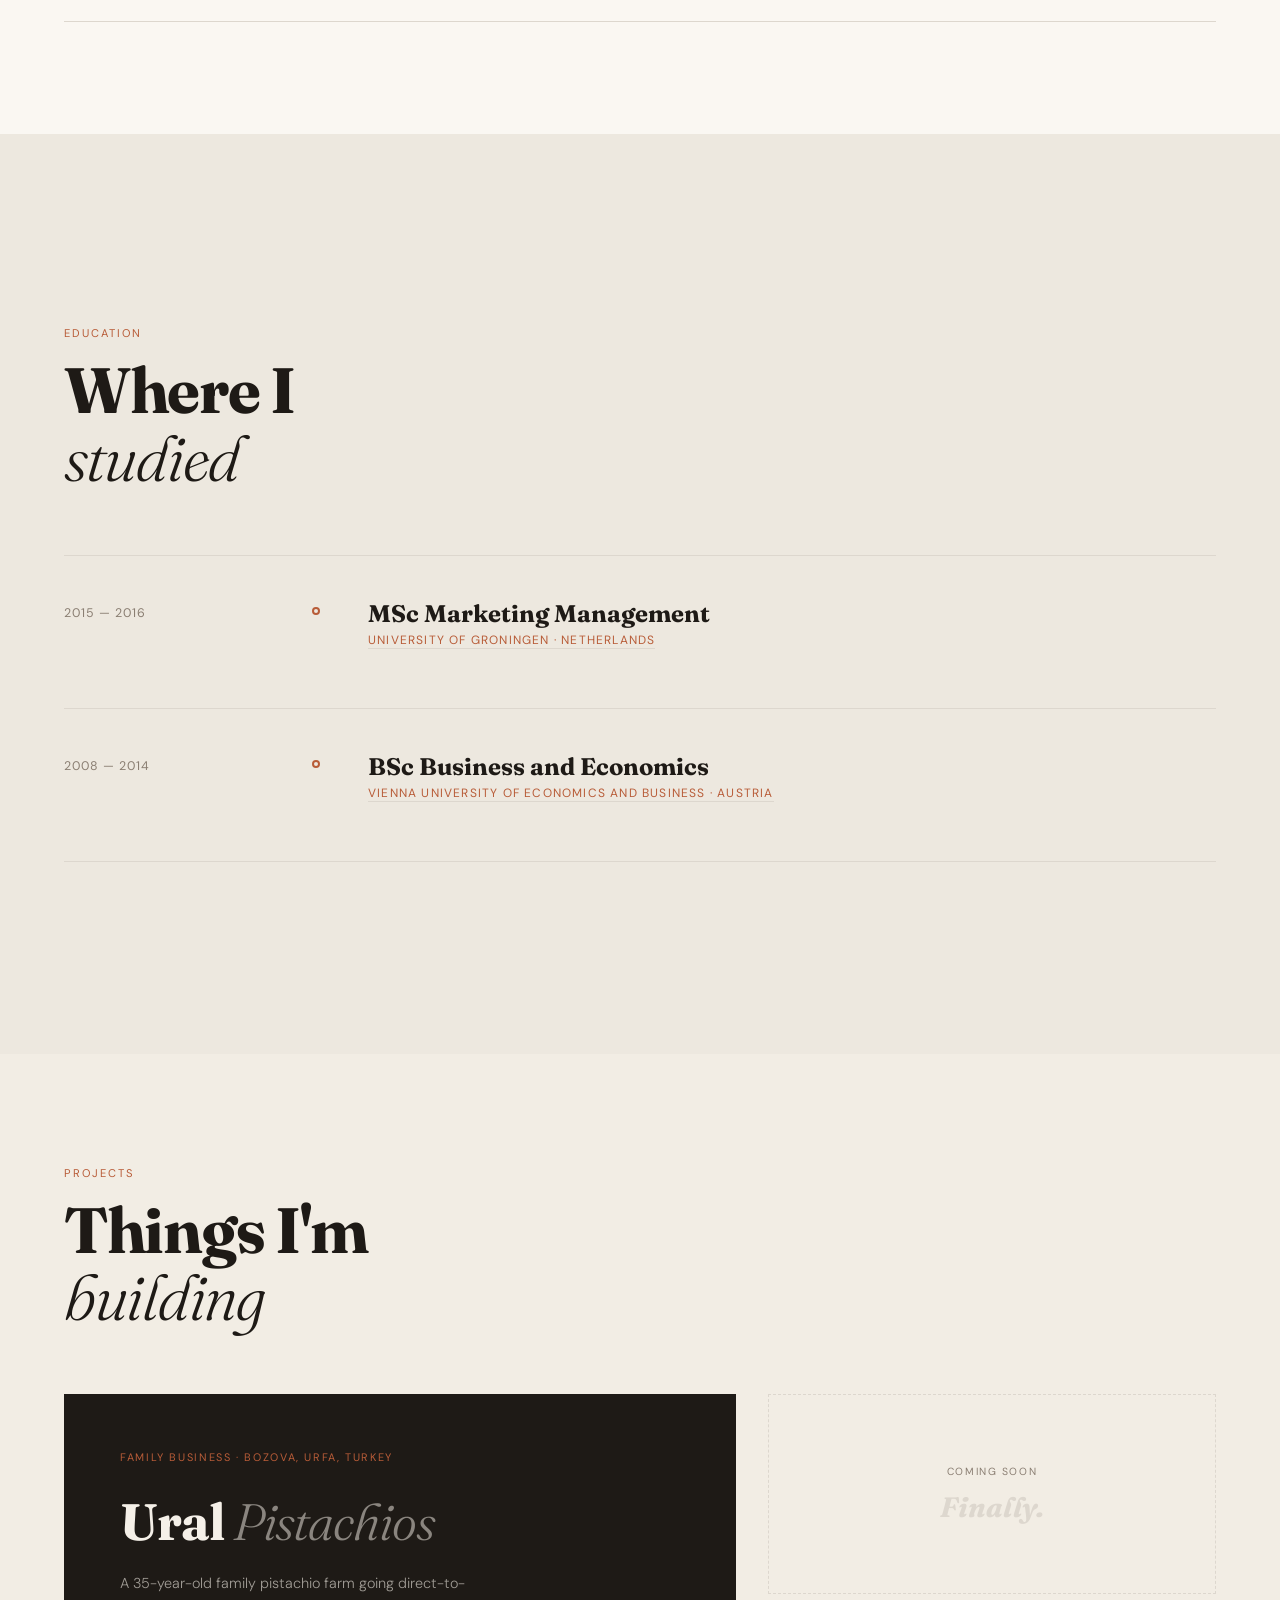
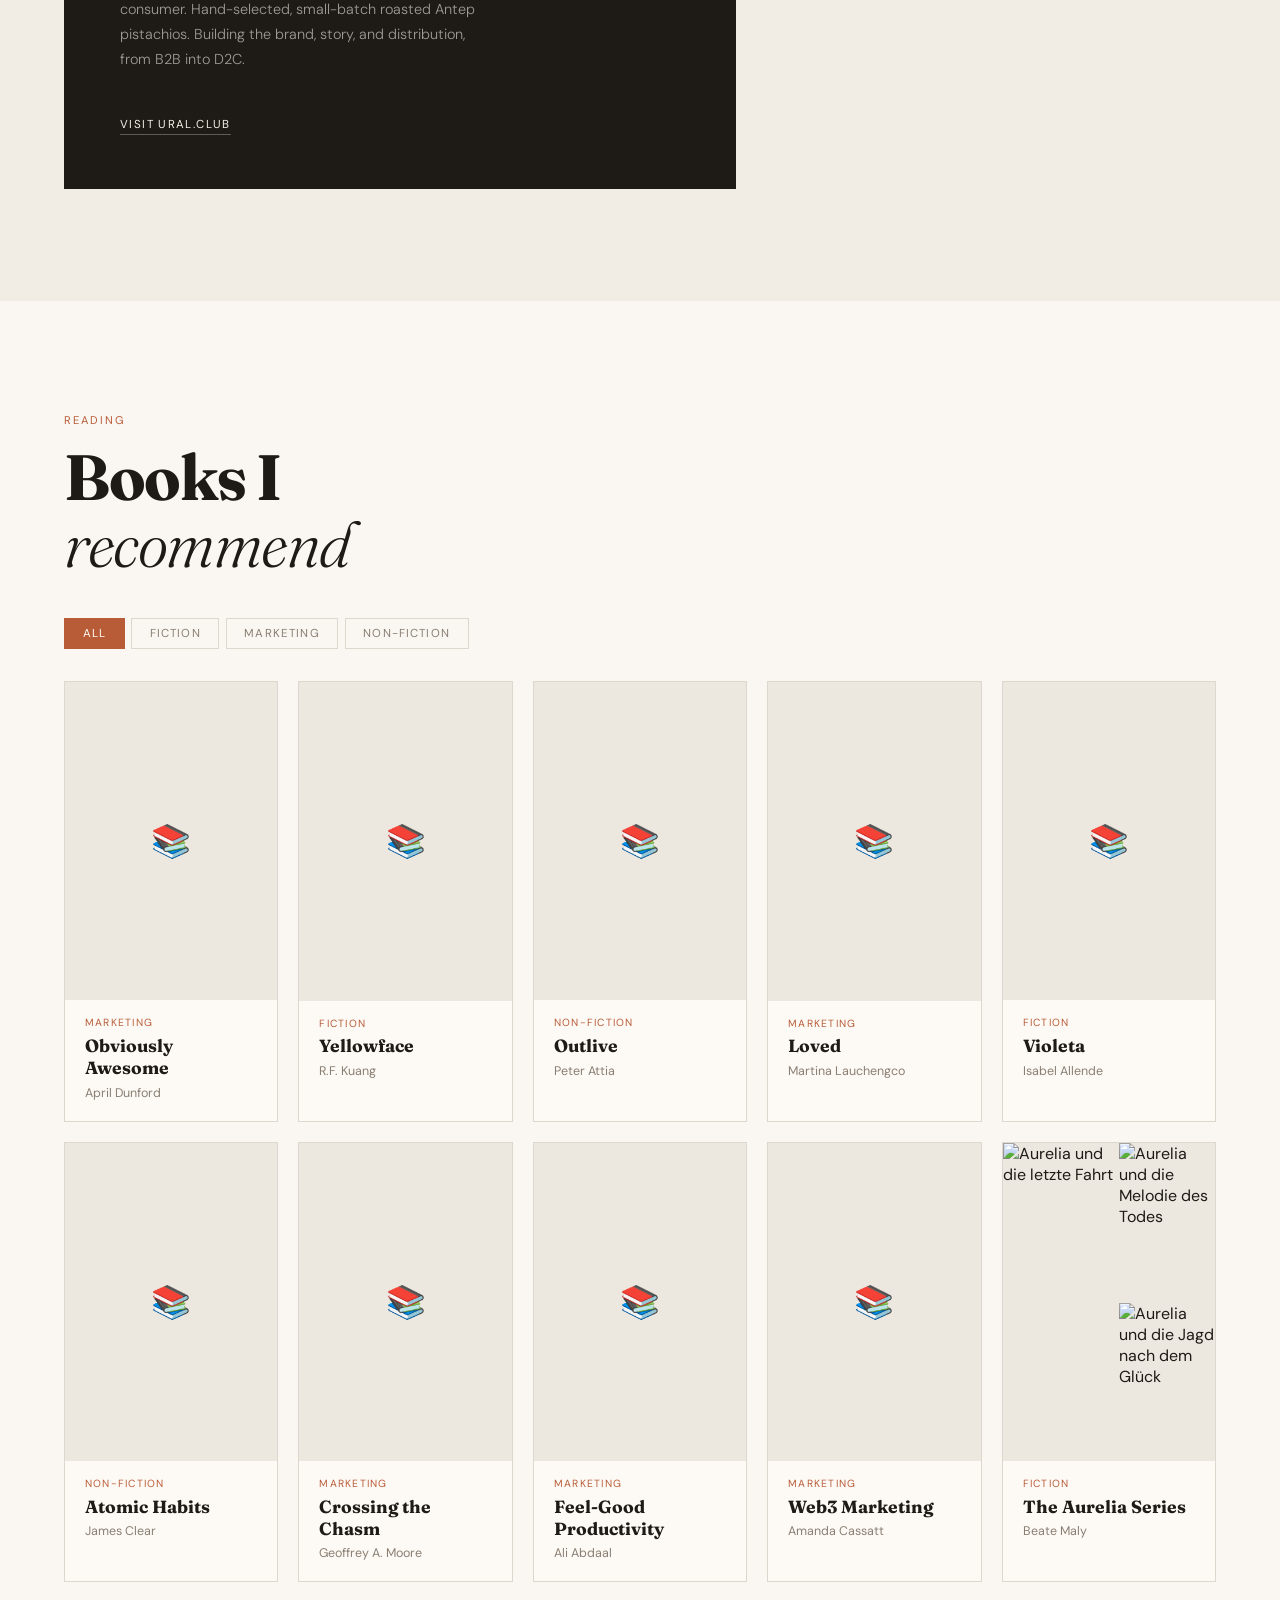
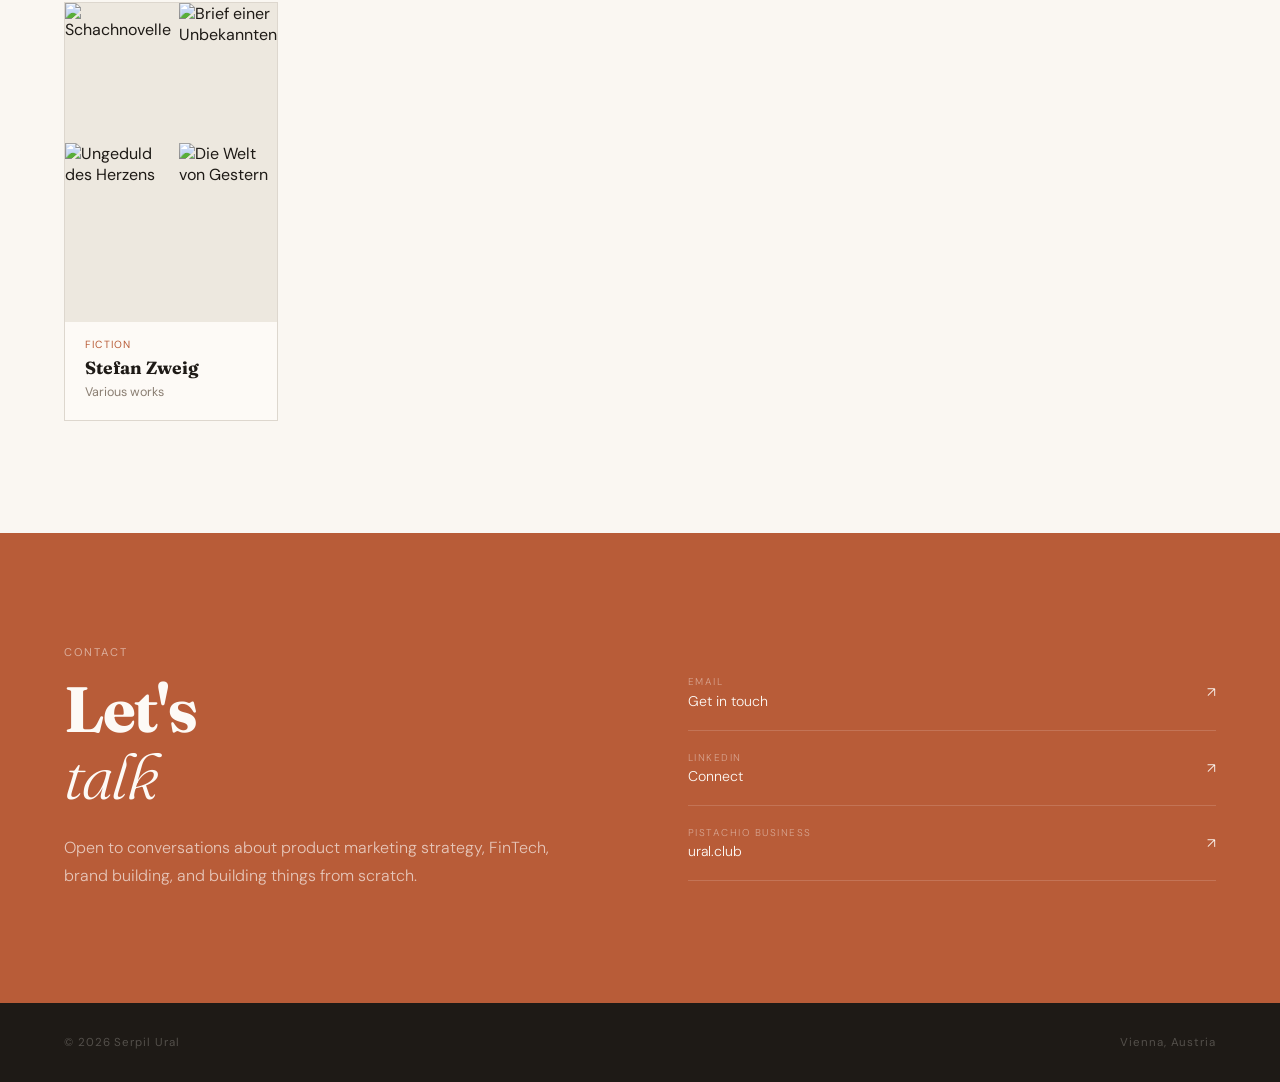
==== commit 1438c875: "Visual improvements: mobile nav, back-to-top, fix bg-alt, cleanup" ====
--- a/index.html
+++ b/index.html
@@ -3,9 +3,10 @@
 <head>
   <meta charset="UTF-8" />
   <meta name="viewport" content="width=device-width, initial-scale=1.0" />
-  <title>Serpil Ural — Direction C</title>
+  <title>Serpil Ural — Senior Product Marketer</title>
   <link rel="preconnect" href="https://fonts.googleapis.com" />
   <link href="https://fonts.googleapis.com/css2?family=Fraunces:ital,opsz,wght@0,9..144,300;0,9..144,500;0,9..144,700;1,9..144,300;1,9..144,700&family=DM+Sans:wght@300;400;500&display=swap" rel="stylesheet" />
+  <link rel="icon" href="data:image/svg+xml,<svg xmlns='http://www.w3.org/2000/svg' viewBox='0 0 100 100'><text y='.9em' font-size='90'>❤️</text></svg>" />
   <link rel="stylesheet" href="styles.css" />
 </head>
 <body>
@@ -19,6 +20,9 @@
       <li><a href="#reading">Reading</a></li>
       <li><a href="#contact">Contact</a></li>
     </ul>
+    <button class="nav-toggle" aria-label="Menu">
+      <span></span><span></span><span></span>
+    </button>
   </nav>
 
   <!-- HERO -->
@@ -41,7 +45,6 @@
 
     <div class="hero-right">
       <img src="hero-photo.jpg" alt="Serpil Ural" class="hero-photo" loading="lazy">
-      <div class="hero-location">Vienna, Austria</div>
     </div>
   </section>
 
@@ -396,18 +399,12 @@
     </div>
   </div>
 
-  <!-- BLOG -->
-  <div id="blog">
-    <span class="coming-pill">Coming soon</span>
-    <h2>Writing</h2>
-    <p>Essays on product marketing, FinTech, and building things from scratch.</p>
-  </div>
-
   <footer>
     <span>© 2026 Serpil Ural</span>
     <span>Vienna, Austria</span>
   </footer>
 
+  <button id="back-to-top" aria-label="Back to top">↑</button>
   <script src="main.js"></script>
 </body>
 </html>
--- a/styles.css
+++ b/styles.css
@@ -10,6 +10,7 @@
   --accent-2: #4A6741;
   --accent-light: #EDD9CE;
   --border: #DDD7CE;
+  --bg-alt: #EDE8DF;
   --white: #FDFAF6;
   --font-serif: 'Fraunces', Georgia, serif;
   --font-sans: 'DM Sans', sans-serif;
@@ -60,6 +61,27 @@
 }
 .nav-links a:hover { color: var(--accent); }
 
+.nav-toggle {
+  display: none;
+  background: none;
+  border: none;
+  cursor: pointer;
+  flex-direction: column;
+  gap: 5px;
+  padding: 4px;
+  z-index: 101;
+}
+.nav-toggle span {
+  display: block;
+  width: 22px;
+  height: 2px;
+  background: var(--text);
+  transition: all 0.3s;
+}
+.nav-toggle.open span:nth-child(1) { transform: rotate(45deg) translate(5px, 5px); }
+.nav-toggle.open span:nth-child(2) { opacity: 0; }
+.nav-toggle.open span:nth-child(3) { transform: rotate(-45deg) translate(5px, -5px); }
+
 /* HERO */
 #hero {
   min-height: 100vh;
@@ -177,19 +199,6 @@
   font-size: 0.78rem;
   letter-spacing: 0.1em;
   text-transform: uppercase;
-}
-
-.hero-location {
-  position: absolute;
-  bottom: 2rem;
-  left: 2rem;
-  background: var(--white);
-  padding: 0.75rem 1.25rem;
-  font-size: 0.7rem;
-  letter-spacing: 0.12em;
-  text-transform: uppercase;
-  color: var(--text-muted);
-  border: 1px solid var(--border);
 }
 
 /* ABOUT */
@@ -587,7 +596,9 @@
   box-shadow: 0 8px 24px rgba(0,0,0,0.06);
 }
 
-.book-card.hidden { display: none; }
+.book-card.hidden {
+  display: none;
+}
 
 .book-tag {
   font-size: 0.65rem;
@@ -660,37 +671,32 @@
   margin-bottom: 0.2rem;
 }
 
-/* BLOG */
-#blog {
-  text-align: center;
-  padding: 5rem 4rem;
-  background: var(--bg-warm);
-}
-
-.coming-pill {
-  display: inline-block;
-  font-size: 0.68rem;
-  letter-spacing: 0.15em;
-  text-transform: uppercase;
-  color: var(--text-muted);
-  border: 1px dashed var(--border);
-  padding: 0.4rem 1.25rem;
-  margin-bottom: 1.5rem;
-}
-
-#blog h2 {
-  font-family: var(--font-serif);
-  font-size: clamp(2rem, 4vw, 3.5rem);
-  font-weight: 300;
-  font-style: italic;
-  color: var(--border);
-}
-
-#blog p {
-  font-size: 0.88rem;
-  color: var(--text-muted);
-  margin-top: 0.75rem;
-  font-weight: 300;
+/* BACK TO TOP */
+#back-to-top {
+  position: fixed;
+  bottom: 2rem;
+  right: 2rem;
+  width: 42px;
+  height: 42px;
+  border: 1px solid var(--border);
+  background: var(--bg);
+  color: var(--text-muted);
+  font-size: 1.1rem;
+  cursor: pointer;
+  opacity: 0;
+  pointer-events: none;
+  transition: opacity 0.3s, transform 0.2s;
+  z-index: 99;
+}
+#back-to-top.visible {
+  opacity: 1;
+  pointer-events: auto;
+}
+#back-to-top:hover {
+  background: var(--accent);
+  border-color: var(--accent);
+  color: var(--white);
+  transform: translateY(-2px);
 }
 
 /* FOOTER */
@@ -715,6 +721,23 @@
 
 @media (max-width: 900px) {
   nav { padding: 1rem 1.5rem; }
+  .nav-toggle { display: flex; }
+  .nav-links {
+    position: fixed;
+    top: 0; right: 0;
+    width: 260px;
+    height: 100vh;
+    background: var(--bg);
+    flex-direction: column;
+    padding: 5rem 2rem 2rem;
+    gap: 0;
+    border-left: 1px solid var(--border);
+    transform: translateX(100%);
+    transition: transform 0.3s ease;
+  }
+  .nav-links.open { transform: translateX(0); }
+  .nav-links li { padding: 1rem 0; border-bottom: 1px solid var(--border); }
+  .nav-links a { font-size: 0.88rem; }
   #hero { grid-template-columns: 1fr; }
   .hero-left { padding: 5rem 1.5rem 3rem; }
   .hero-left::after { display: none; }
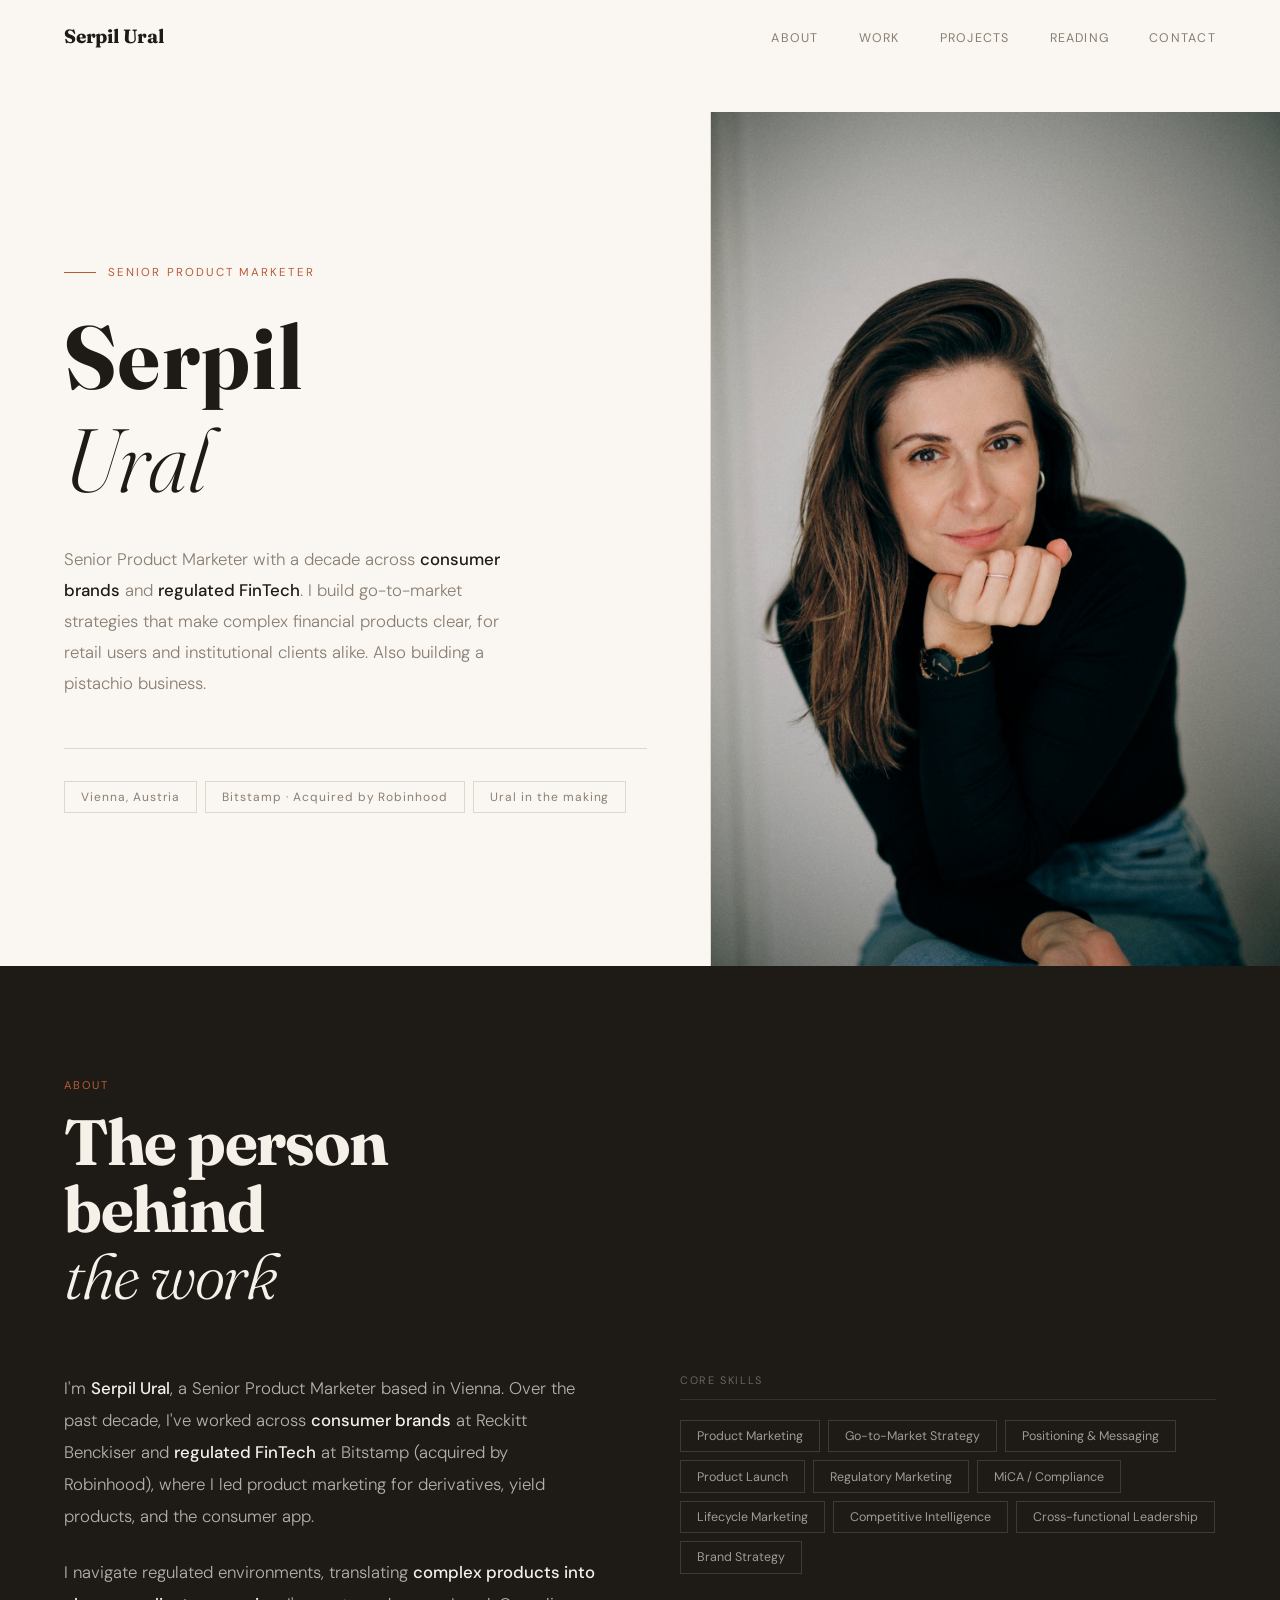
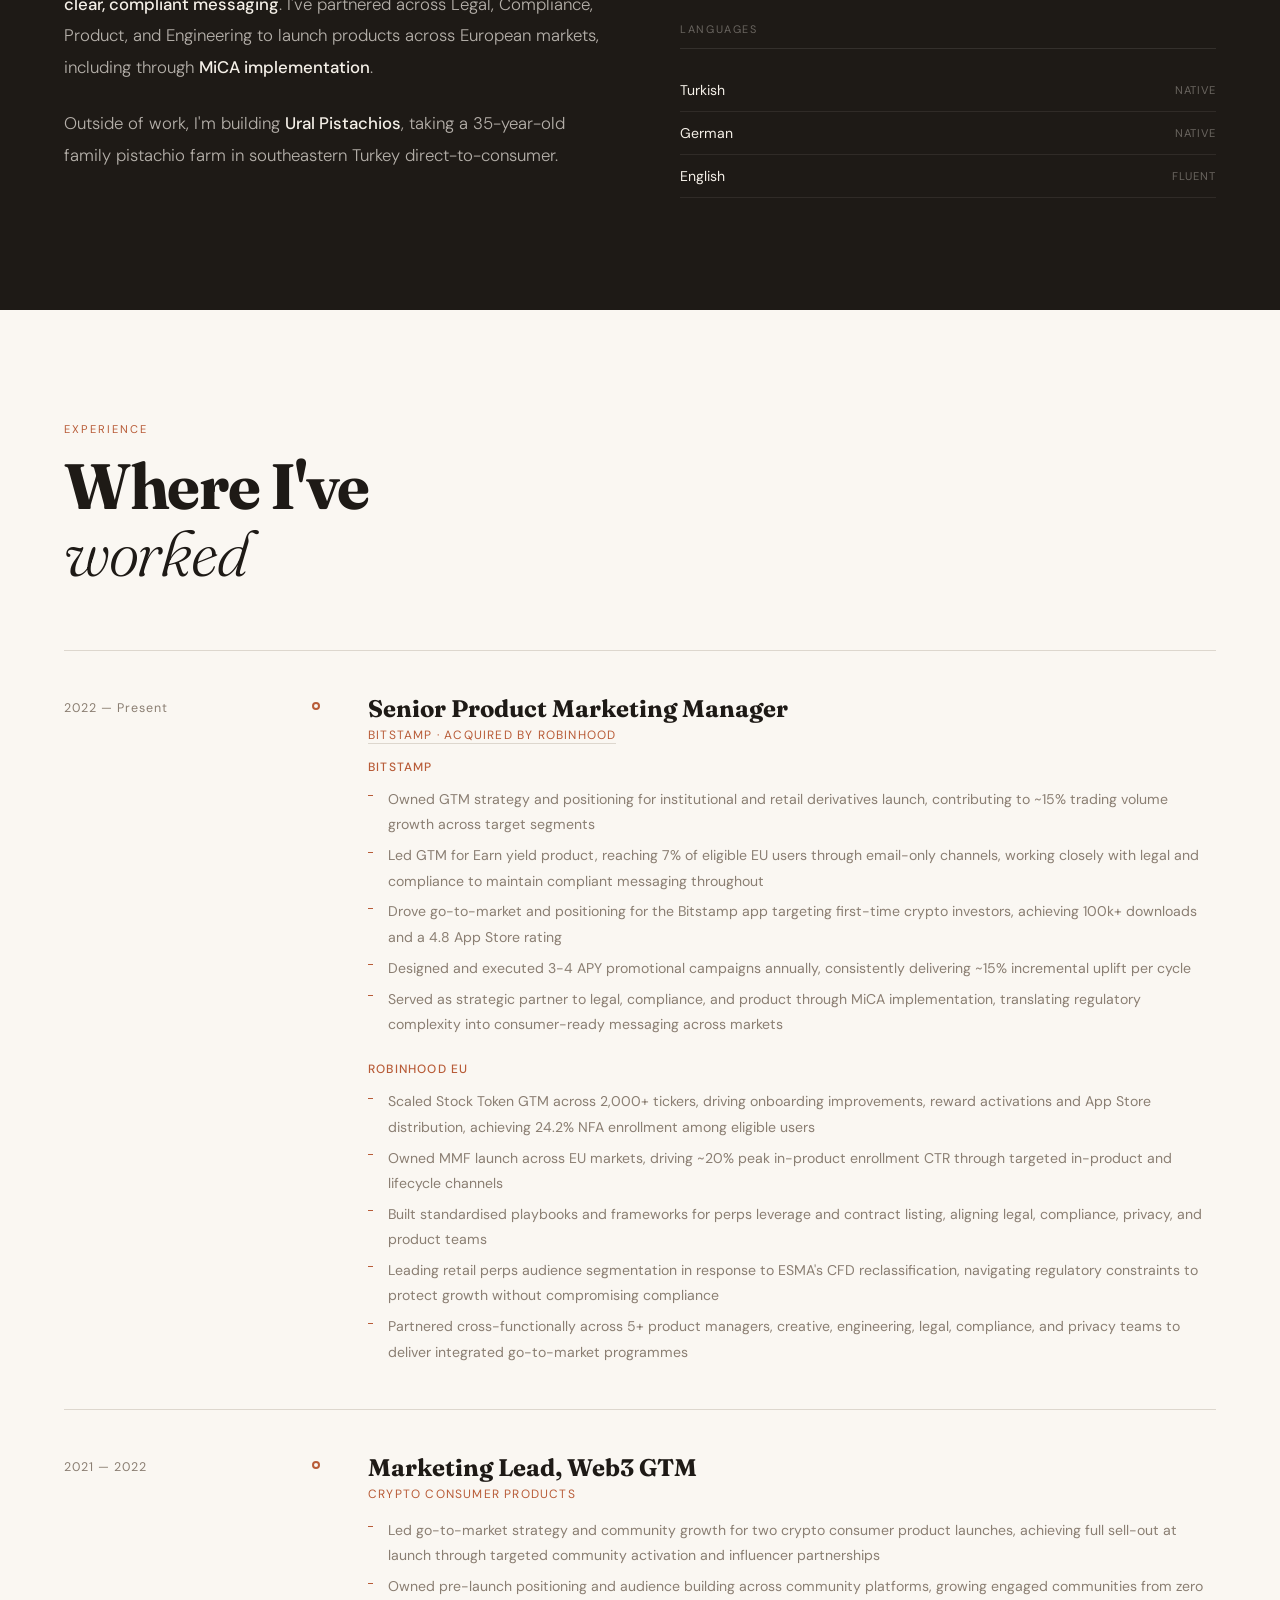
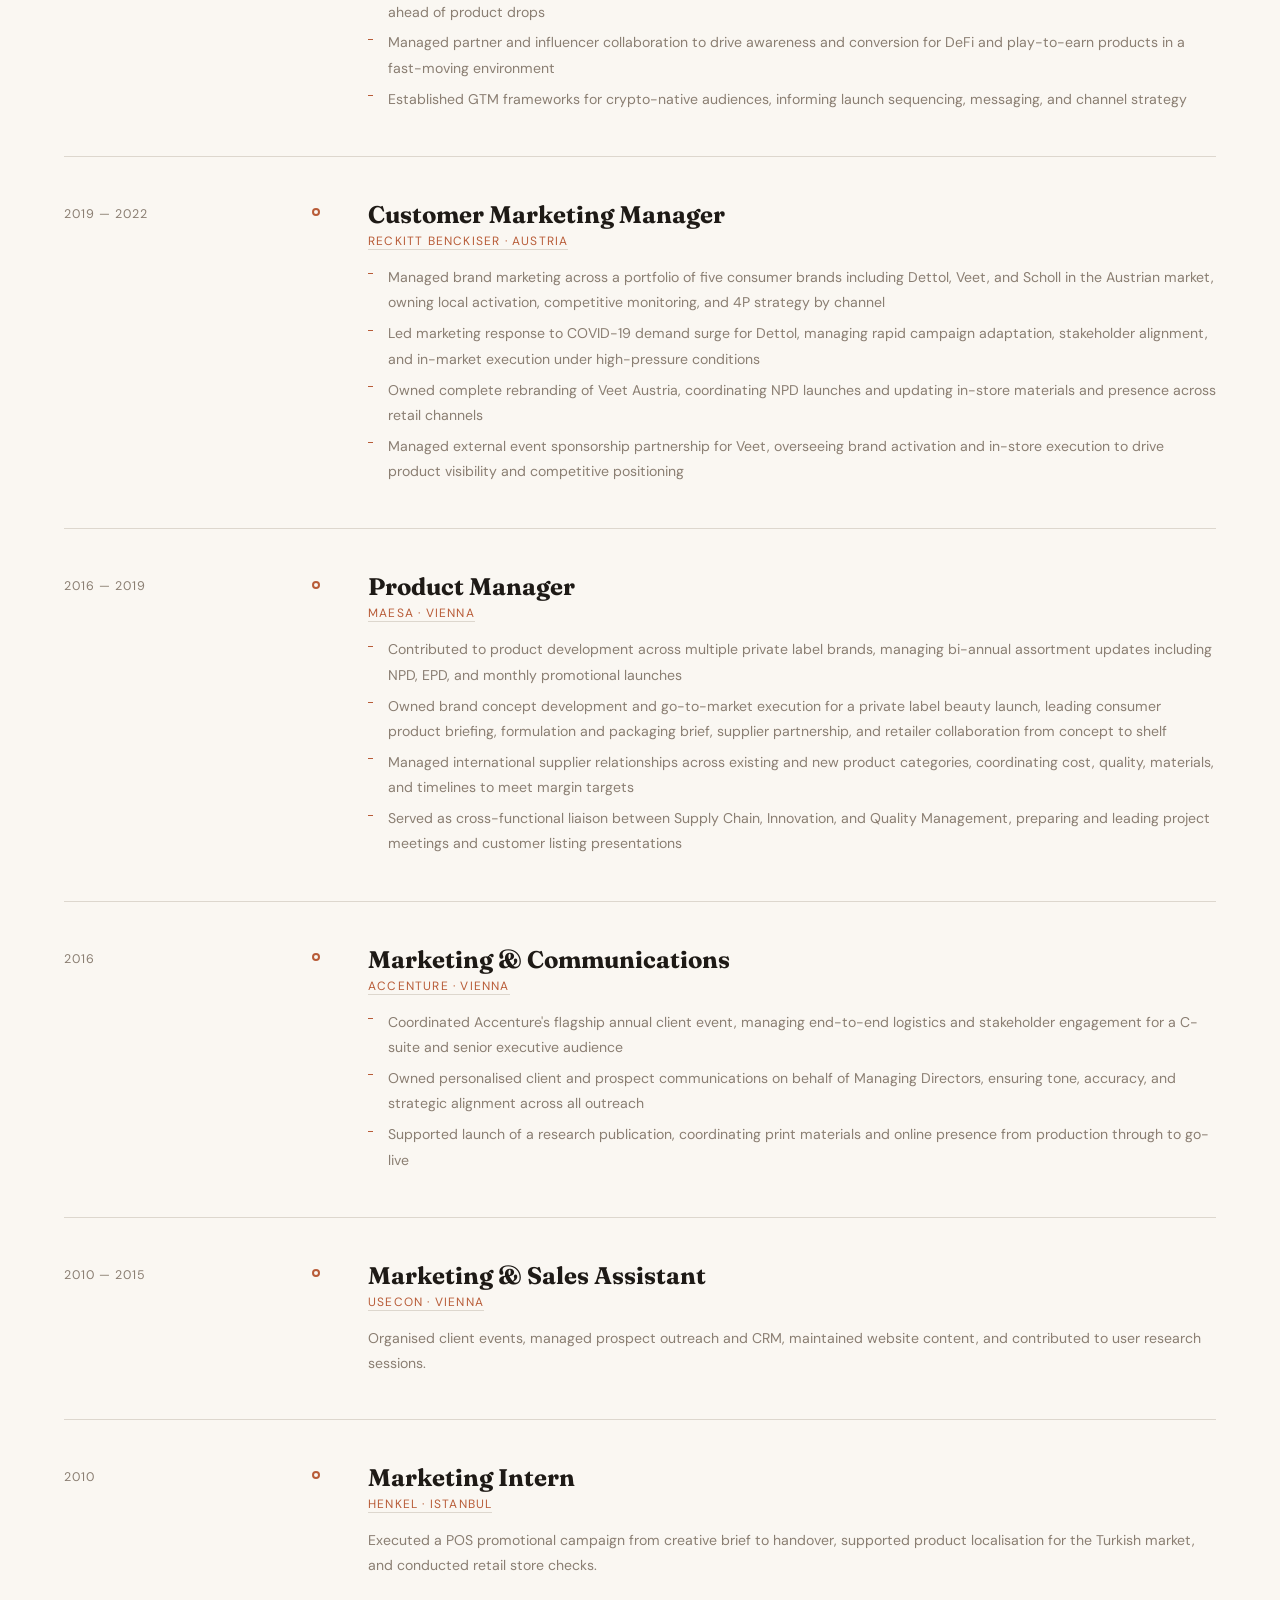
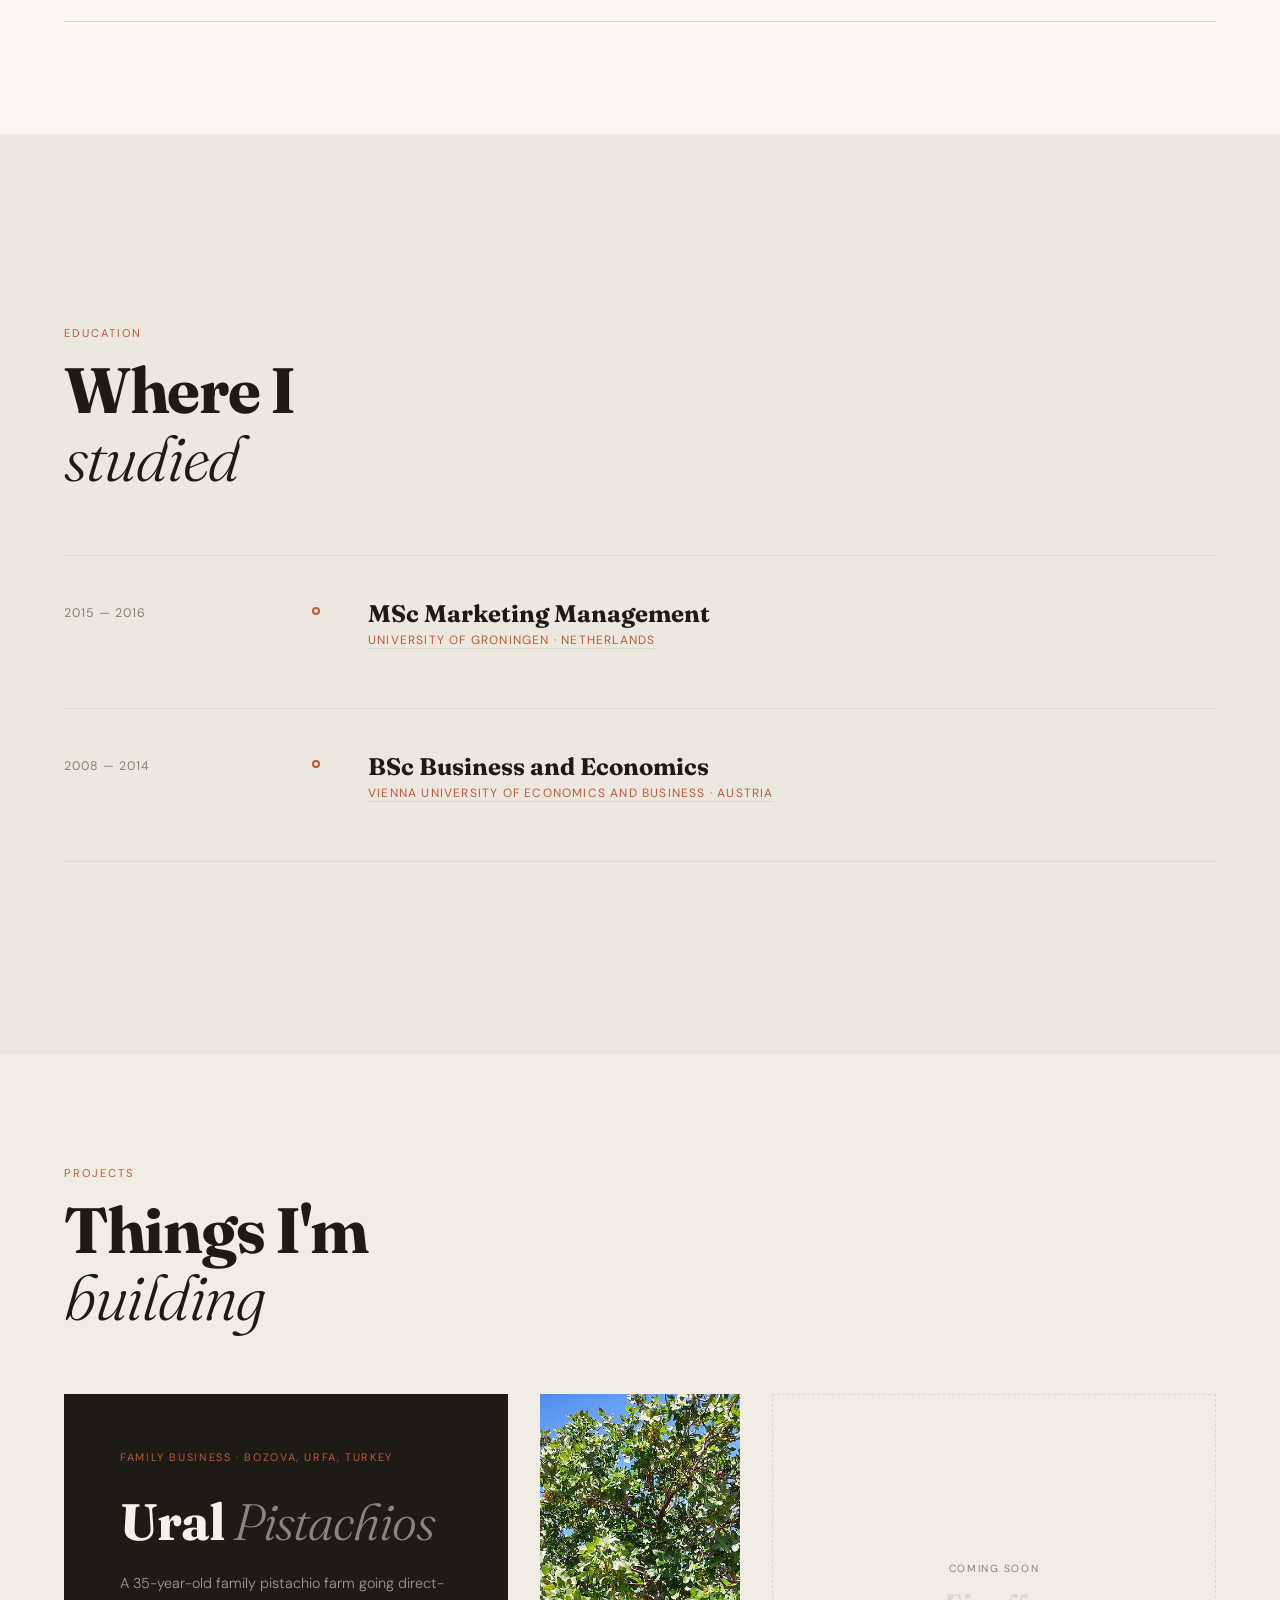
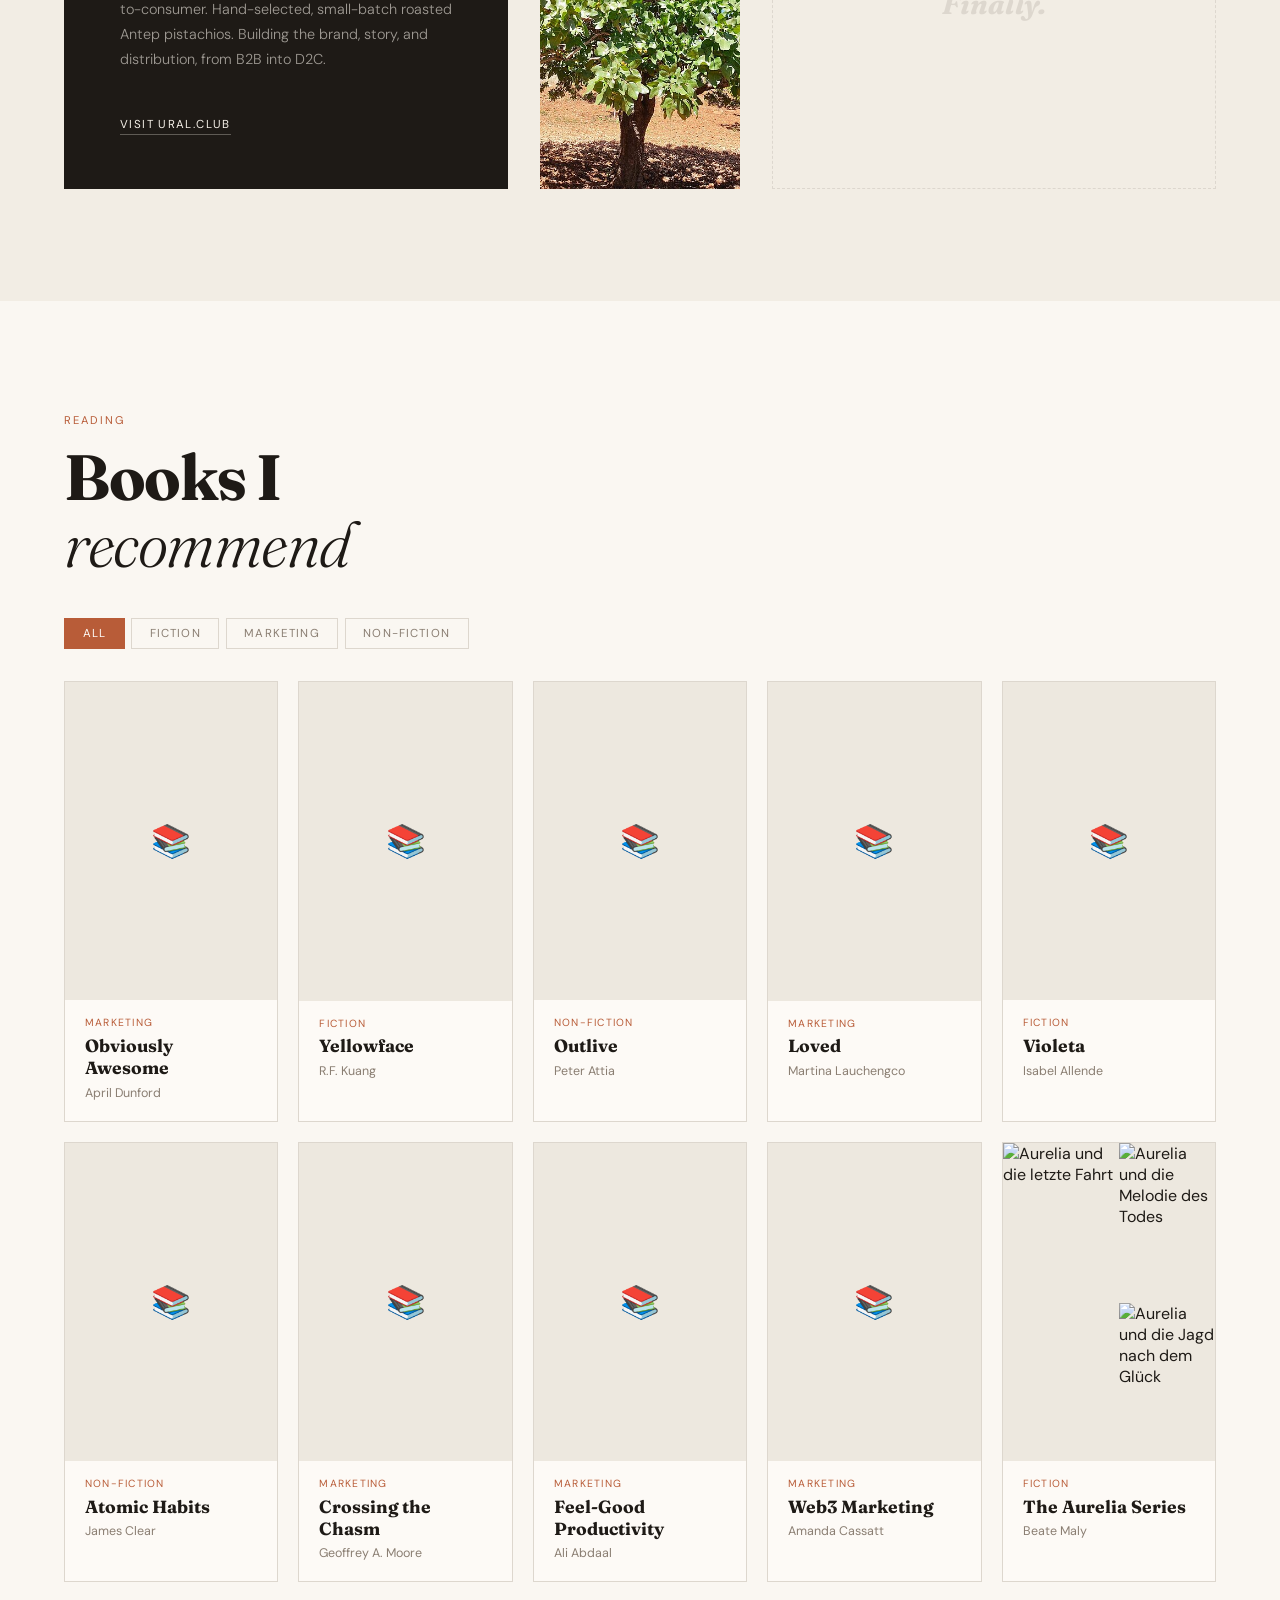
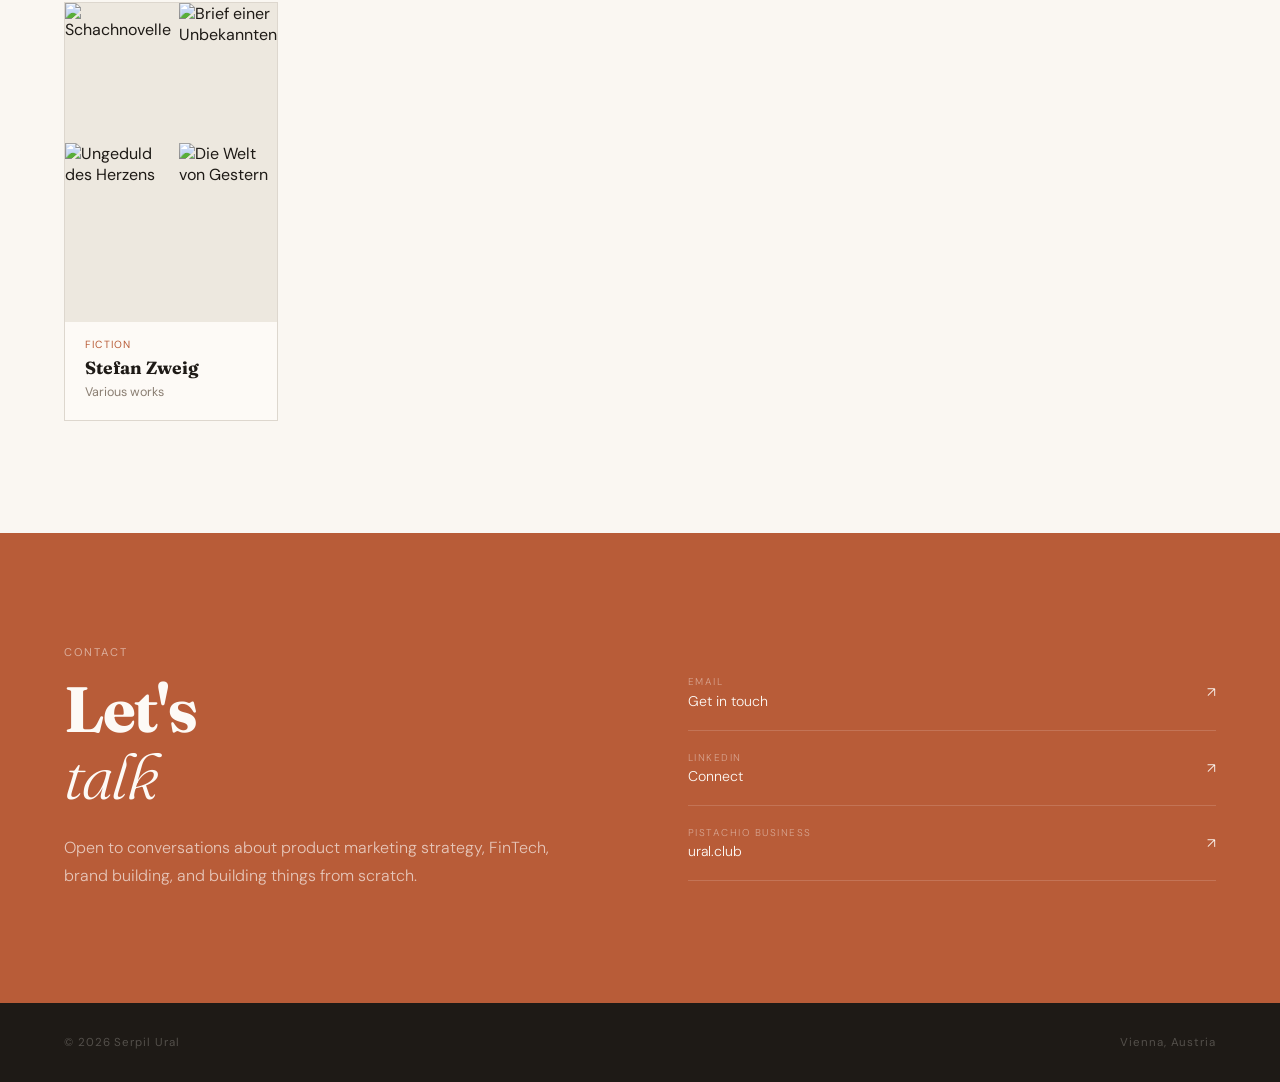
==== commit e9ec2038: "Equal project cards with pistachio tree image, update German to native" ====
--- a/index.html
+++ b/index.html
@@ -77,7 +77,7 @@
           <div class="lang-block">
             <div class="about-skills-label">Languages</div>
             <div class="lang-row"><span>Turkish</span><span class="lang-level">Native</span></div>
-            <div class="lang-row"><span>German</span><span class="lang-level">Fluent</span></div>
+            <div class="lang-row"><span>German</span><span class="lang-level">Native</span></div>
             <div class="lang-row"><span>English</span><span class="lang-level">Fluent</span></div>
           </div>
         </div>
@@ -232,7 +232,7 @@
       <div class="section-tag fade-up">Projects</div>
       <h2 class="serif-heading fade-up">Things I'm<br><em>building</em></h2>
 
-      <div class="projects-asymmetric">
+      <div class="projects-grid">
         <a href="https://ural.club" target="_blank" rel="noopener" class="project-feature fade-up">
           <div class="project-eyebrow">Family Business · Bozova, Urfa, Turkey</div>
           <div class="project-name">Ural <em>Pistachios</em></div>
@@ -240,11 +240,13 @@
           <span class="project-cta">Visit ural.club</span>
         </a>
 
-        <div class="project-side fade-up" style="transition-delay:0.1s">
-          <div class="project-coming">
-            <div class="project-coming-tag">Coming soon</div>
-            <div class="project-coming-name">Finally.</div>
-          </div>
+        <div class="project-tree fade-up" style="transition-delay:0.05s">
+          <img src="pistachio-tree.jpg" alt="Antep pistachio tree" loading="lazy">
+        </div>
+
+        <div class="project-coming fade-up" style="transition-delay:0.1s">
+          <div class="project-coming-tag">Coming soon</div>
+          <div class="project-coming-name">Finally.</div>
         </div>
       </div>
     </div>
--- a/styles.css
+++ b/styles.css
@@ -380,12 +380,22 @@
 /* PROJECTS */
 #projects { background: var(--bg-warm); }
 
-.projects-asymmetric {
+.projects-grid {
   display: grid;
-  grid-template-columns: 3fr 2fr;
+  grid-template-columns: 1fr 200px 1fr;
   gap: 2rem;
   margin-top: 4rem;
-  align-items: start;
+  align-items: stretch;
+}
+
+.project-tree {
+  overflow: hidden;
+}
+
+.project-tree img {
+  width: 100%;
+  height: 100%;
+  object-fit: cover;
 }
 
 .project-feature {
@@ -456,12 +466,6 @@
   padding-bottom: 2px;
 }
 
-.project-side {
-  display: flex;
-  flex-direction: column;
-  gap: 1.5rem;
-}
-
 .project-coming {
   border: 1px dashed var(--border);
   padding: 3rem 2rem;
@@ -471,7 +475,6 @@
   justify-content: center;
   gap: 0.75rem;
   text-align: center;
-  min-height: 200px;
   color: var(--text-muted);
 }
 
@@ -742,7 +745,8 @@
   .hero-left { padding: 5rem 1.5rem 3rem; }
   .hero-left::after { display: none; }
   .section-inner { padding: 5rem 1.5rem; }
-  .about-columns, .projects-asymmetric, #contact .section-inner { grid-template-columns: 1fr; gap: 3rem; }
+  .about-columns, .projects-grid, #contact .section-inner { grid-template-columns: 1fr; gap: 1.5rem; }
+  .project-tree { max-height: 300px; }
   .exp-entry { grid-template-columns: 1fr; gap: 0.5rem; }
   .exp-marker { display: none; }
 }
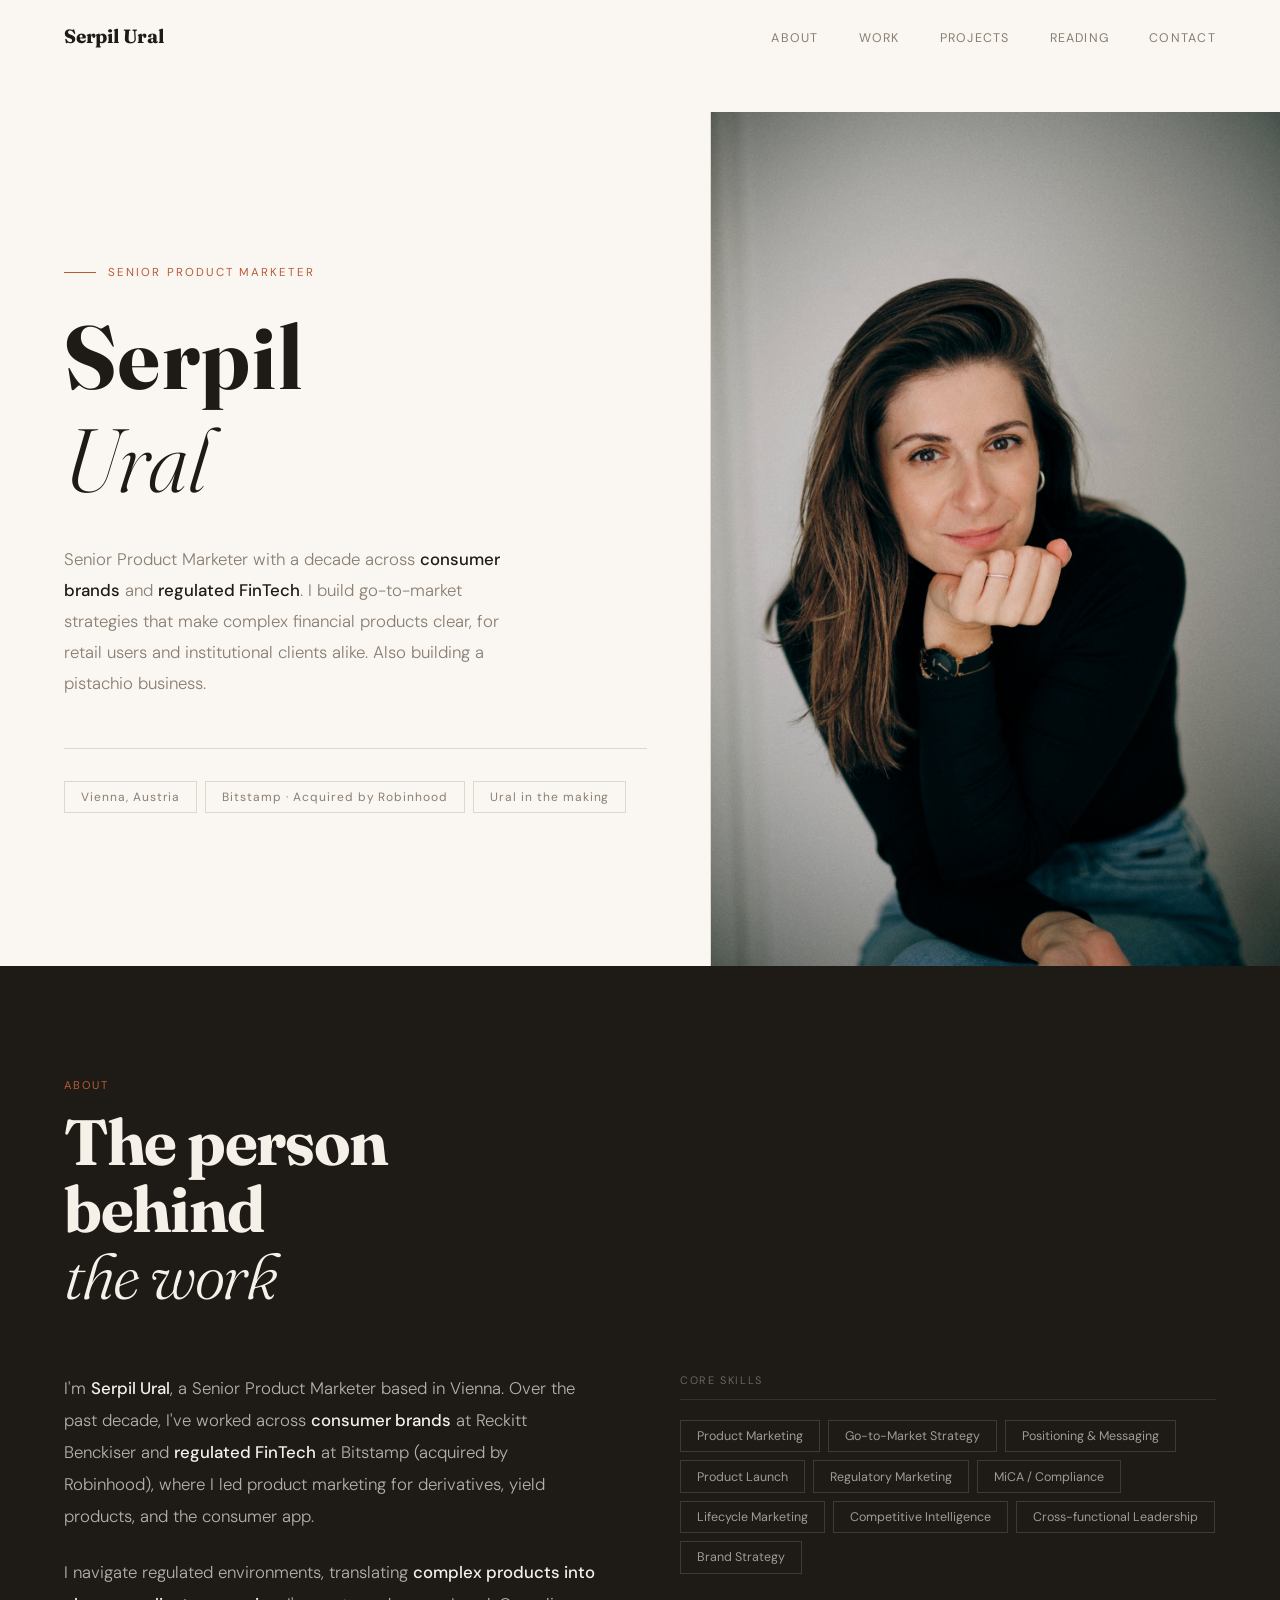
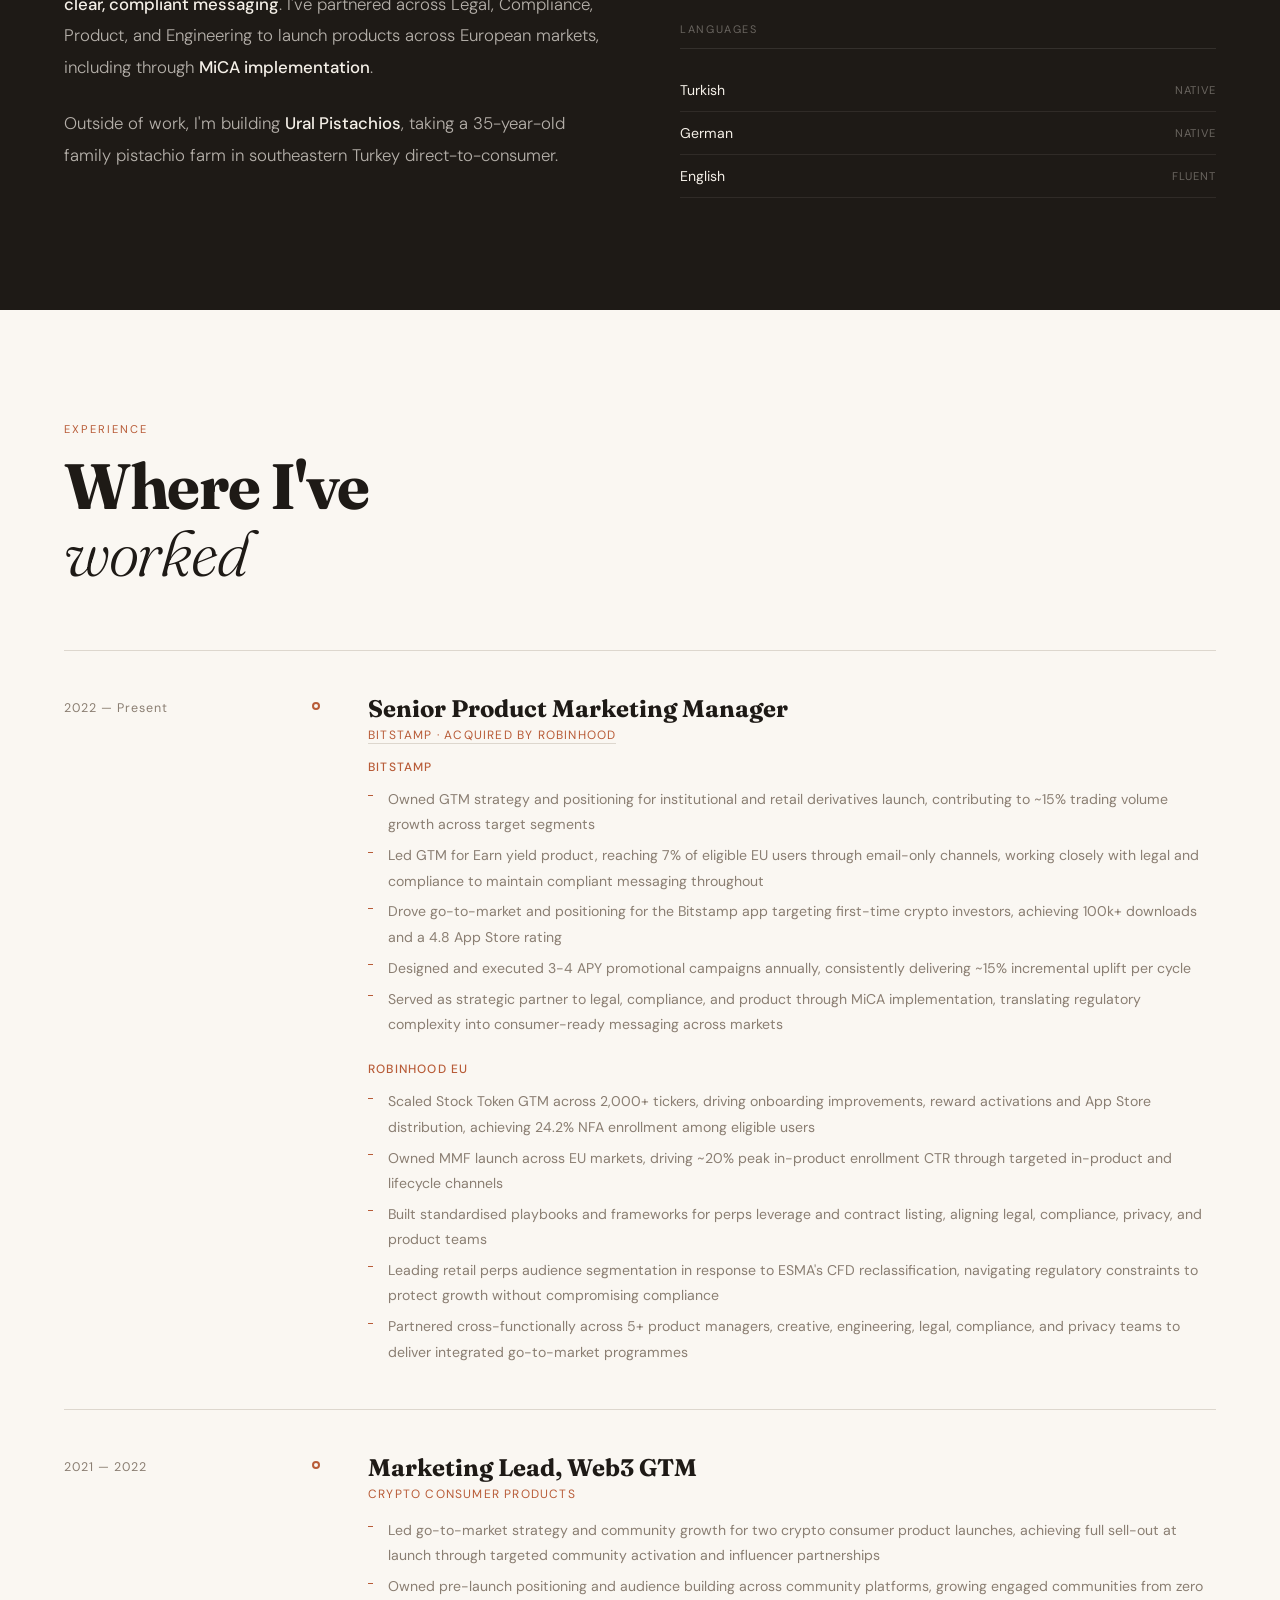
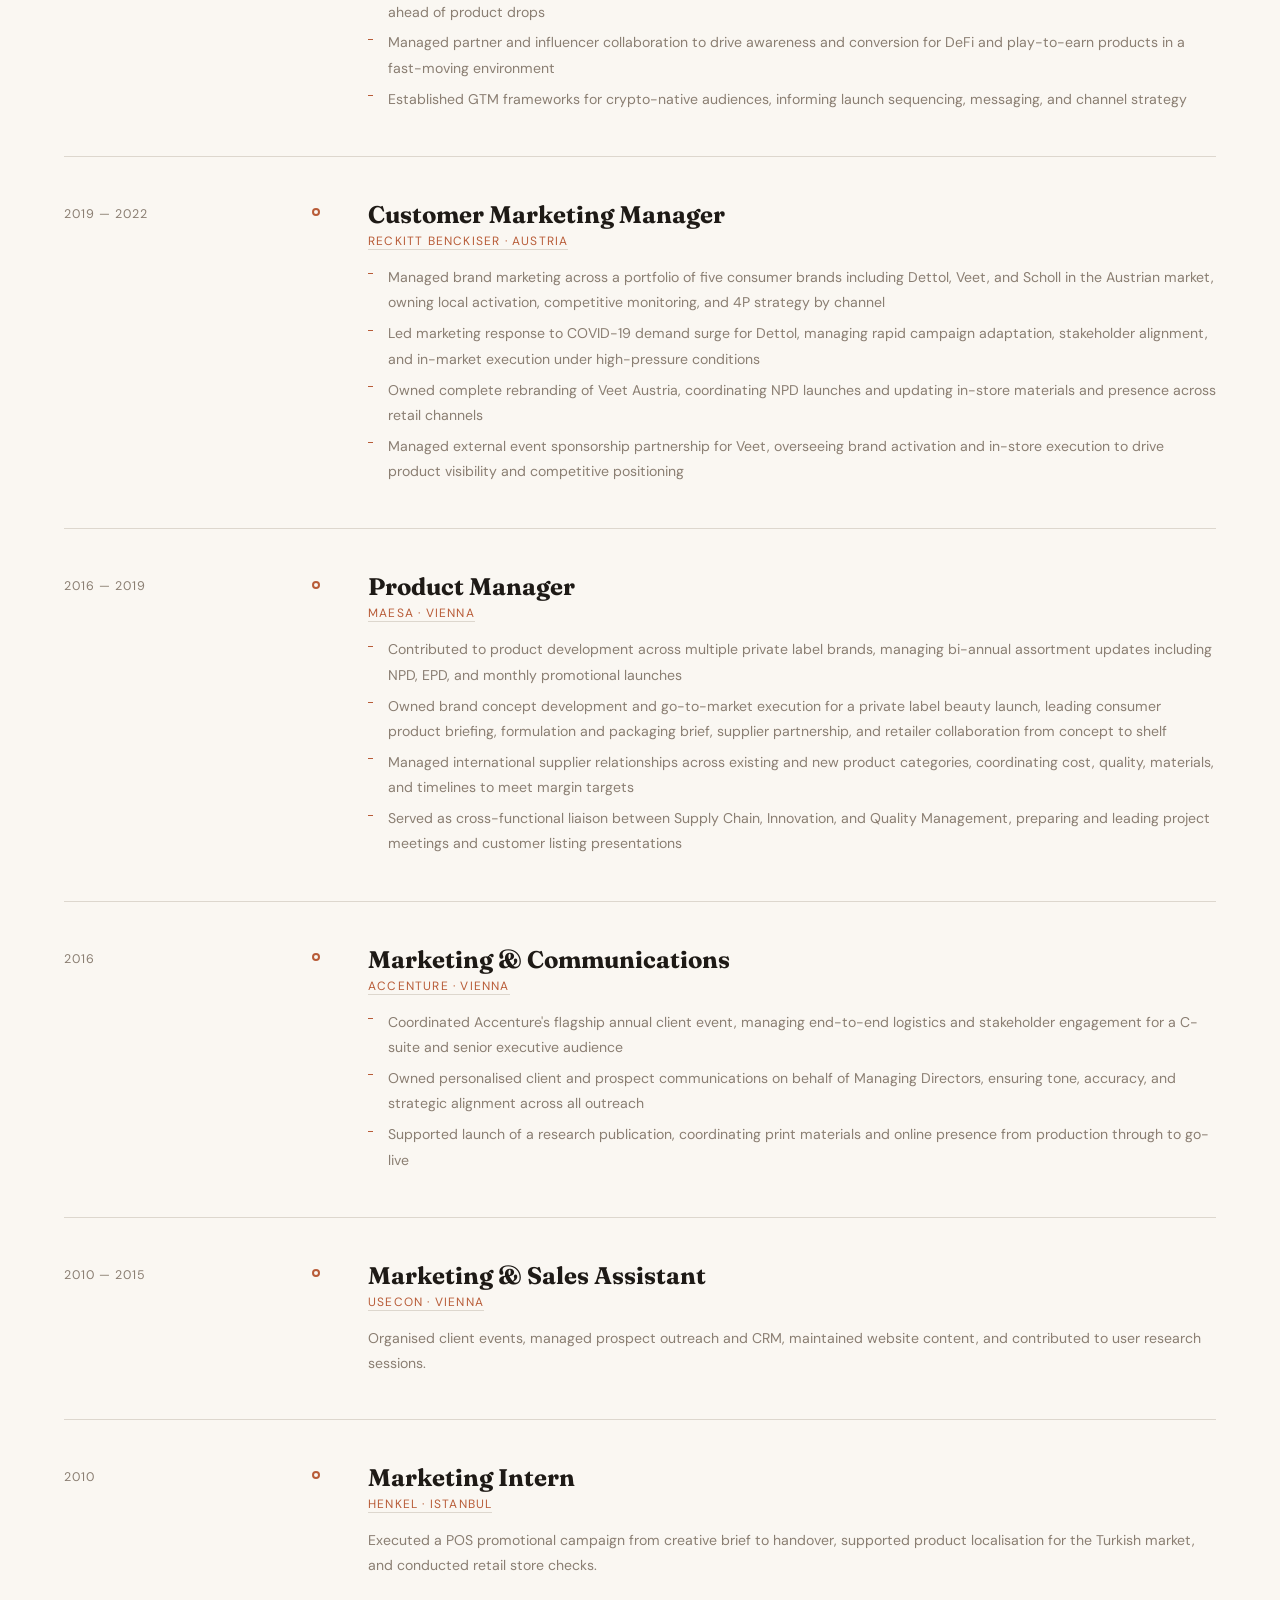
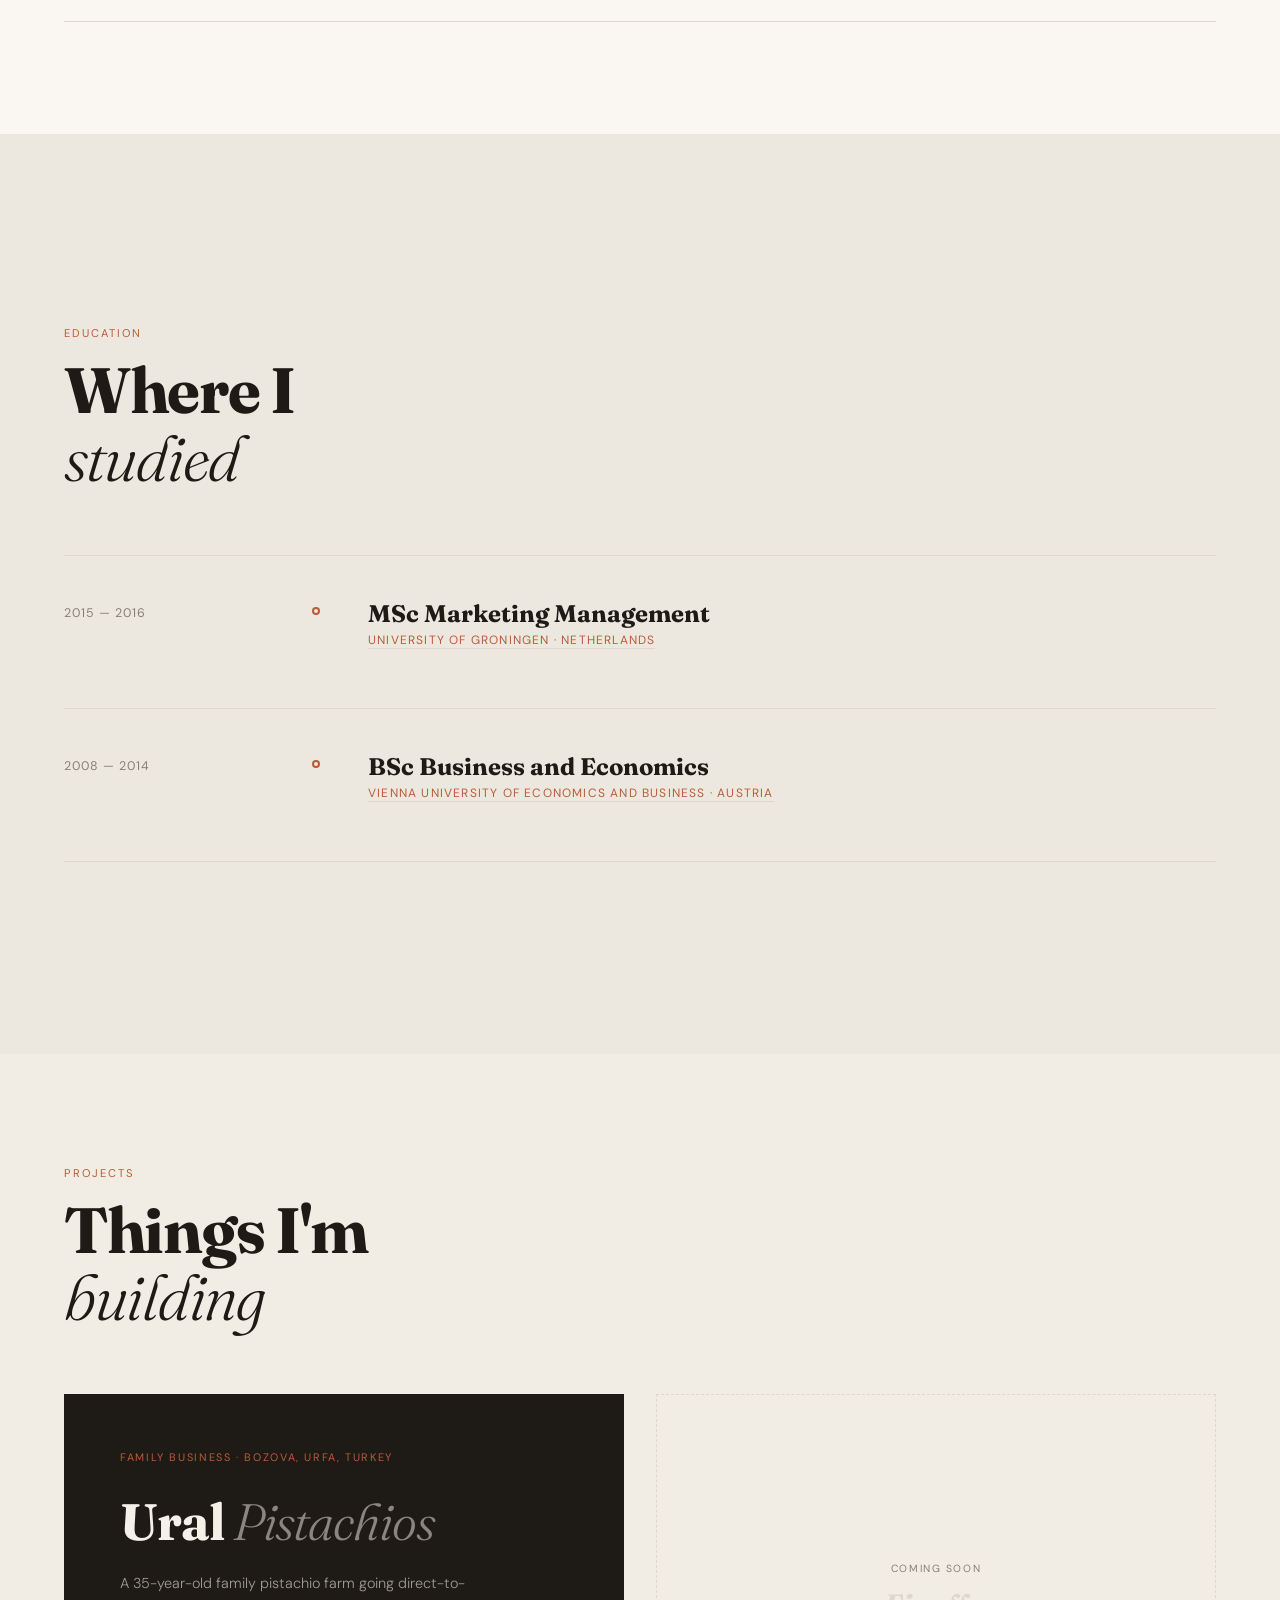
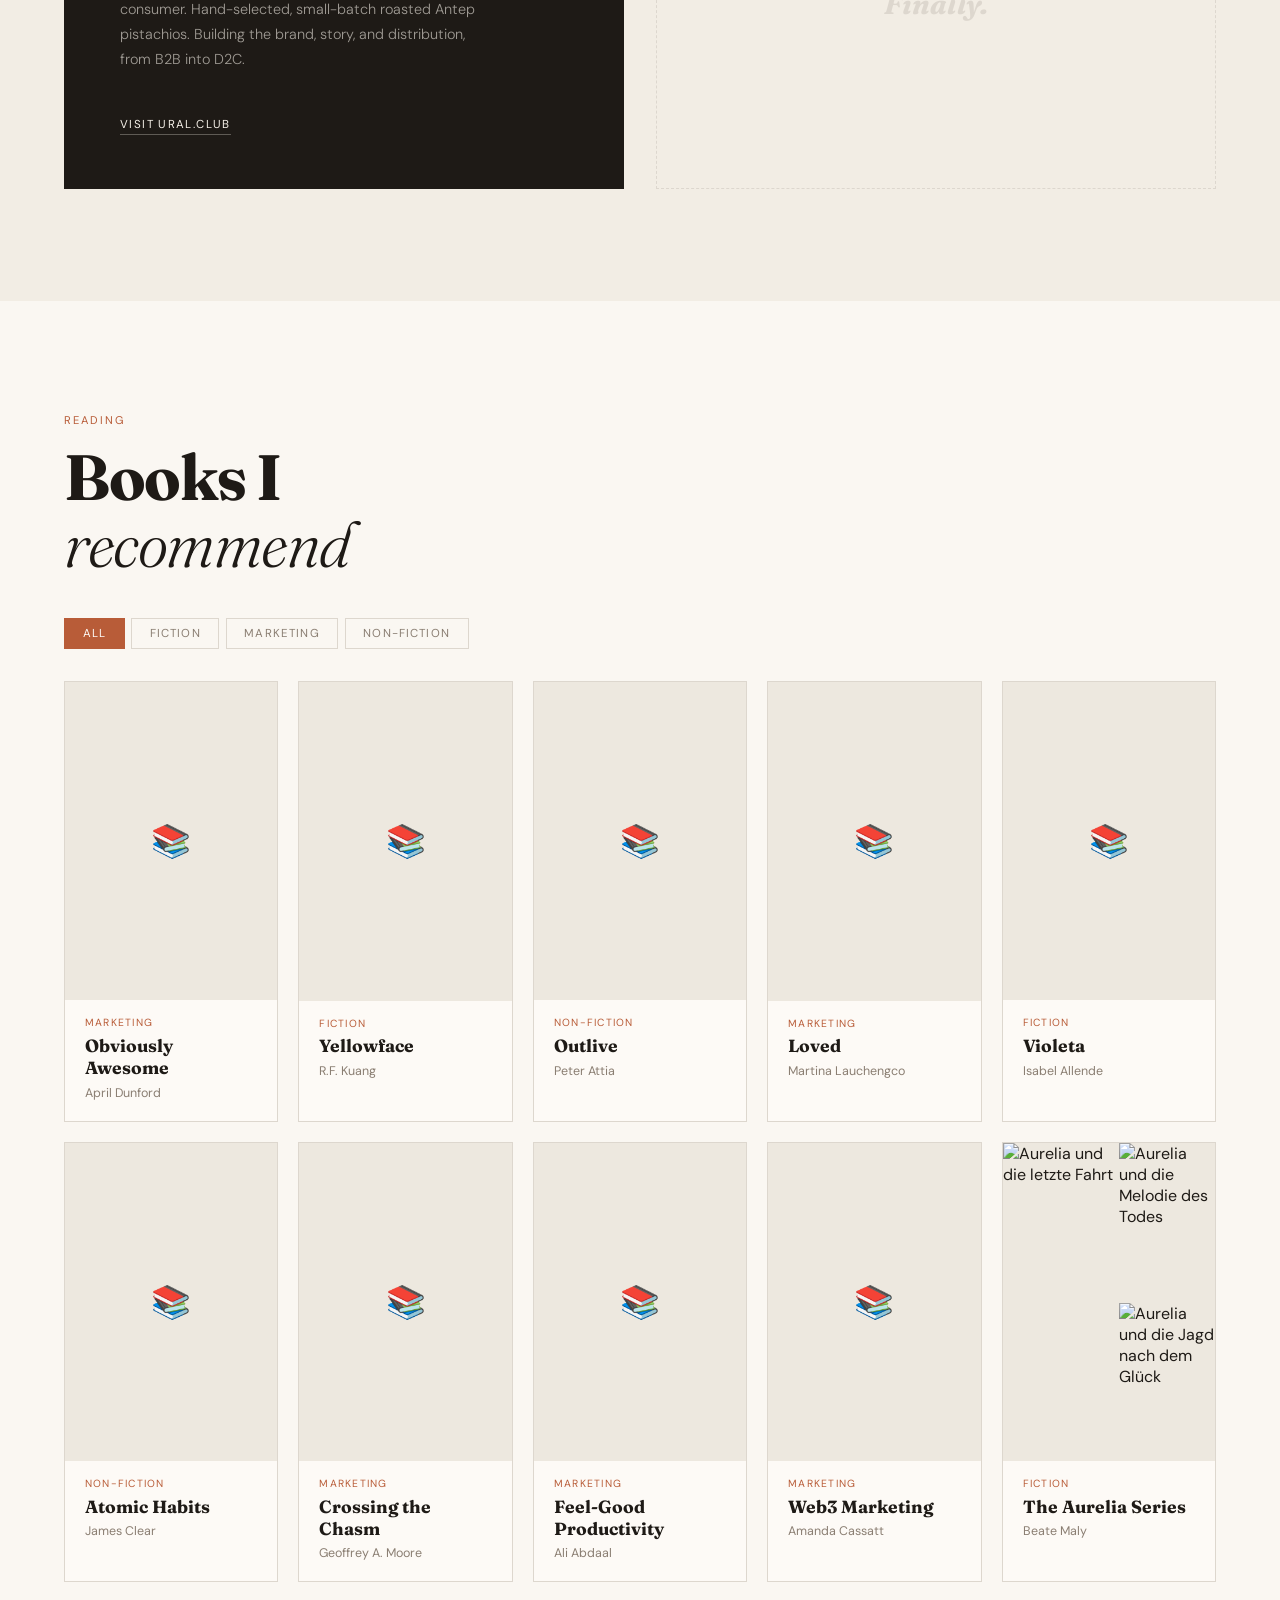
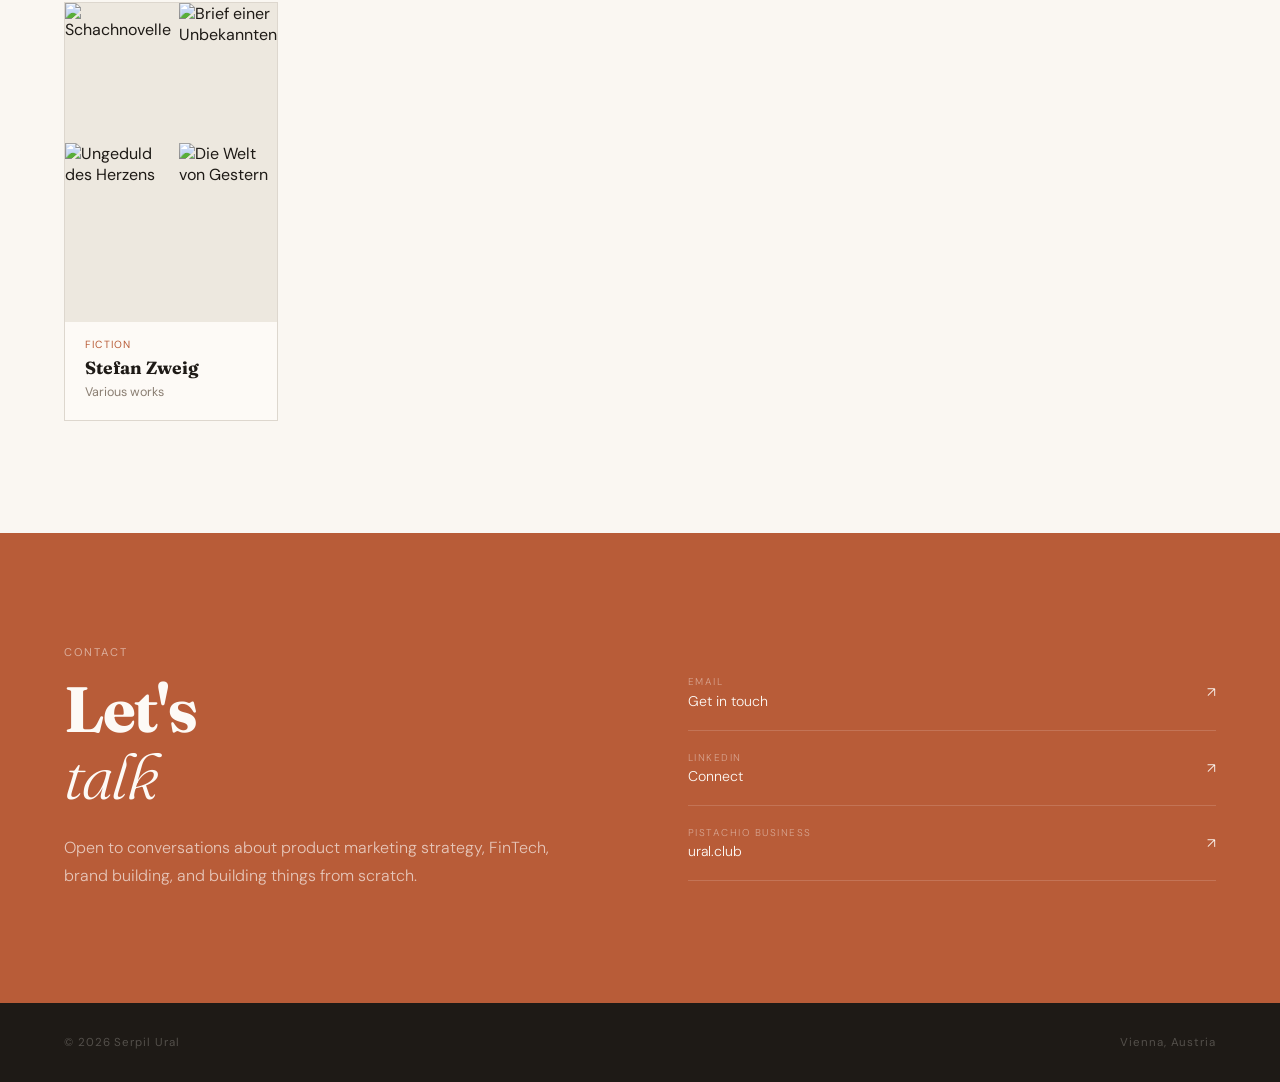
==== commit ae46e1ea: "Remove pistachio tree image, simplify project cards" ====
--- a/index.html
+++ b/index.html
@@ -240,10 +240,6 @@
           <span class="project-cta">Visit ural.club</span>
         </a>
 
-        <div class="project-tree fade-up" style="transition-delay:0.05s">
-          <img src="pistachio-tree.jpg" alt="Antep pistachio tree" loading="lazy">
-        </div>
-
         <div class="project-coming fade-up" style="transition-delay:0.1s">
           <div class="project-coming-tag">Coming soon</div>
           <div class="project-coming-name">Finally.</div>
--- a/styles.css
+++ b/styles.css
@@ -382,20 +382,10 @@
 
 .projects-grid {
   display: grid;
-  grid-template-columns: 1fr 200px 1fr;
+  grid-template-columns: 1fr 1fr;
   gap: 2rem;
   margin-top: 4rem;
   align-items: stretch;
-}
-
-.project-tree {
-  overflow: hidden;
-}
-
-.project-tree img {
-  width: 100%;
-  height: 100%;
-  object-fit: cover;
 }
 
 .project-feature {
@@ -746,7 +736,6 @@
   .hero-left::after { display: none; }
   .section-inner { padding: 5rem 1.5rem; }
   .about-columns, .projects-grid, #contact .section-inner { grid-template-columns: 1fr; gap: 1.5rem; }
-  .project-tree { max-height: 300px; }
   .exp-entry { grid-template-columns: 1fr; gap: 0.5rem; }
   .exp-marker { display: none; }
 }
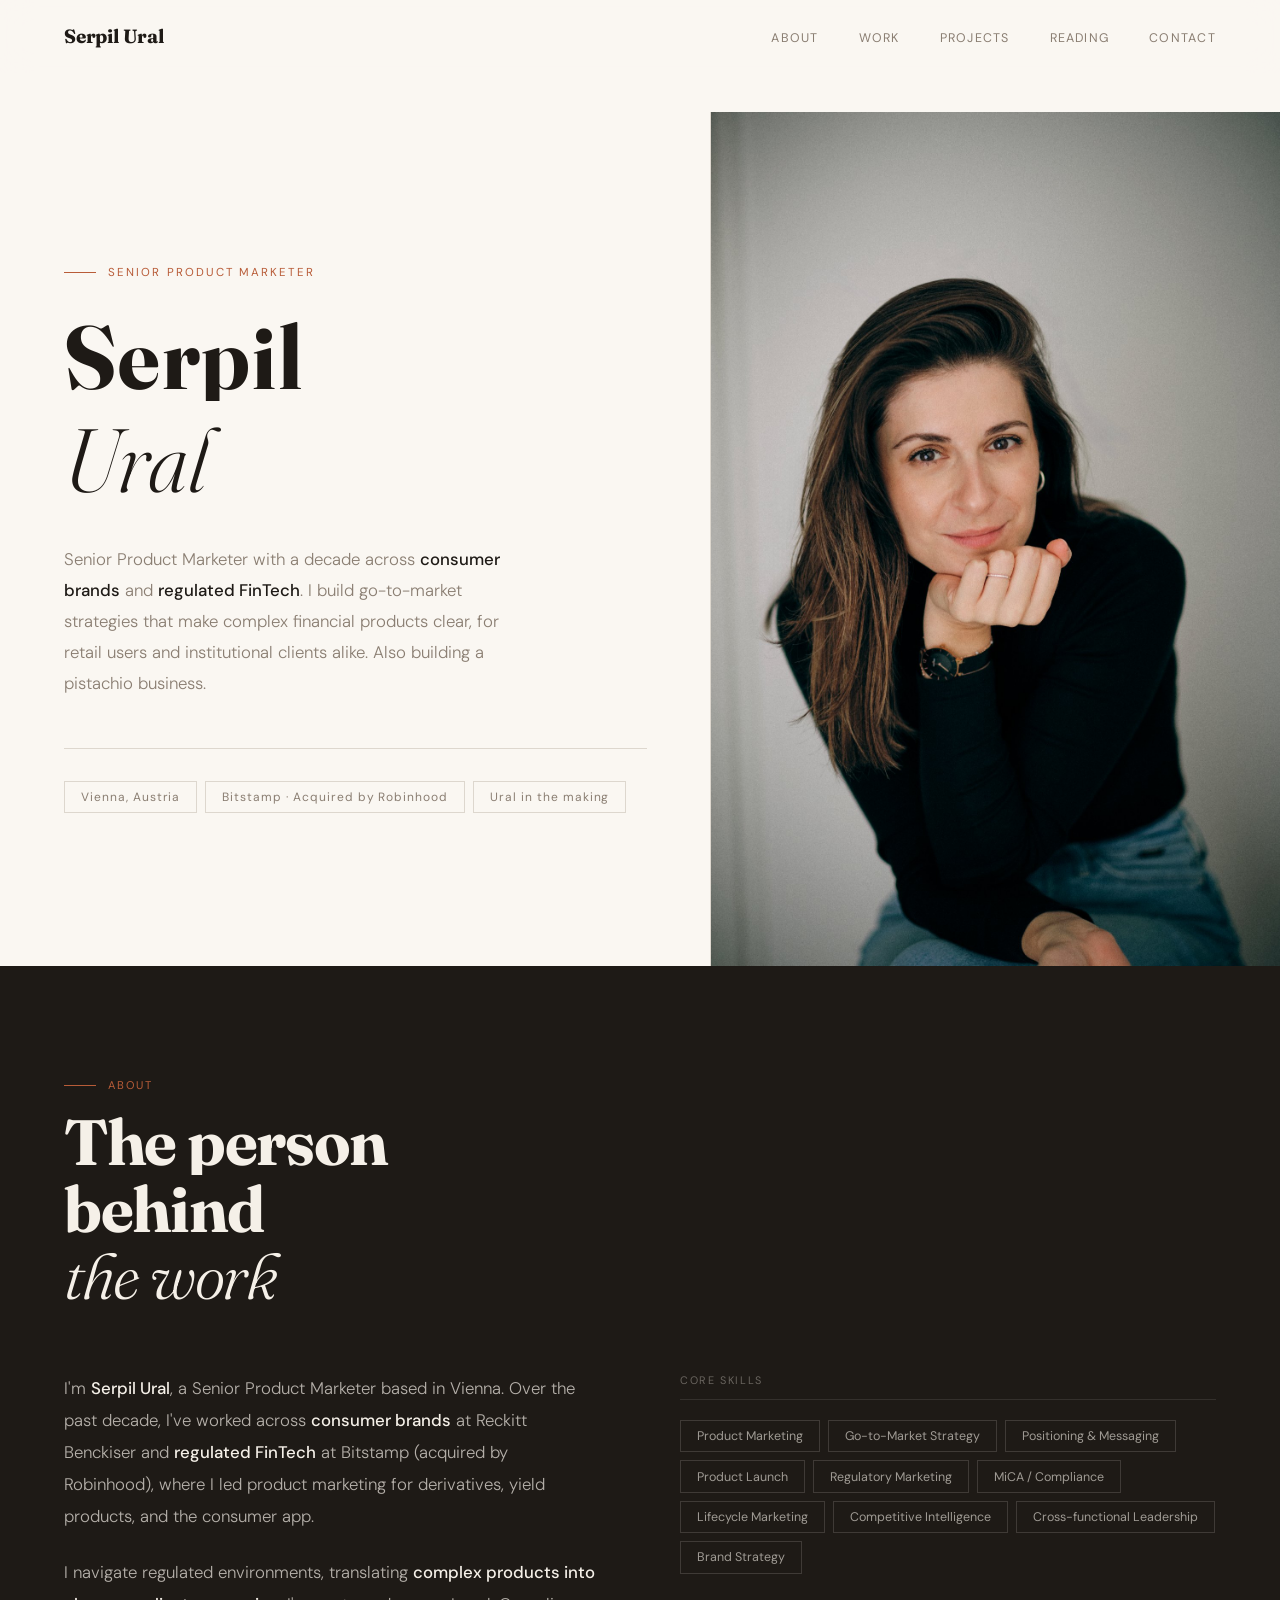
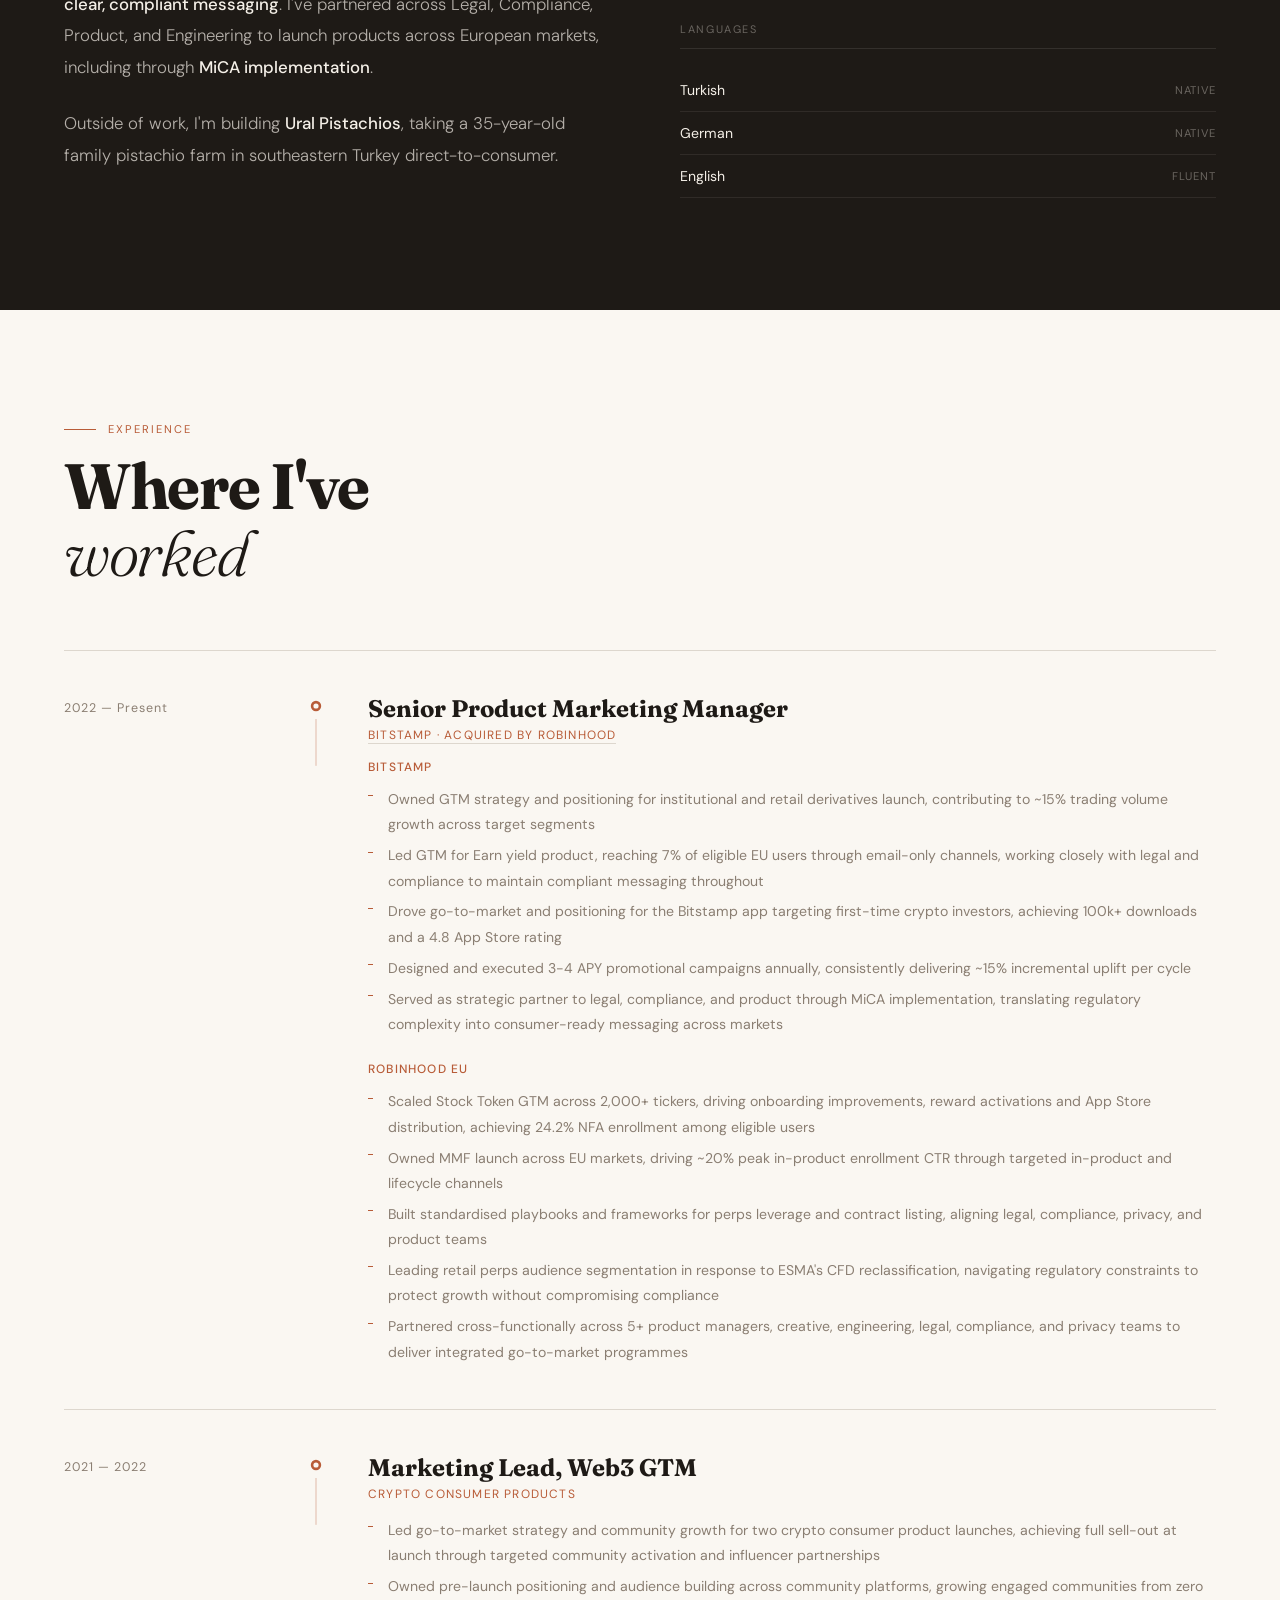
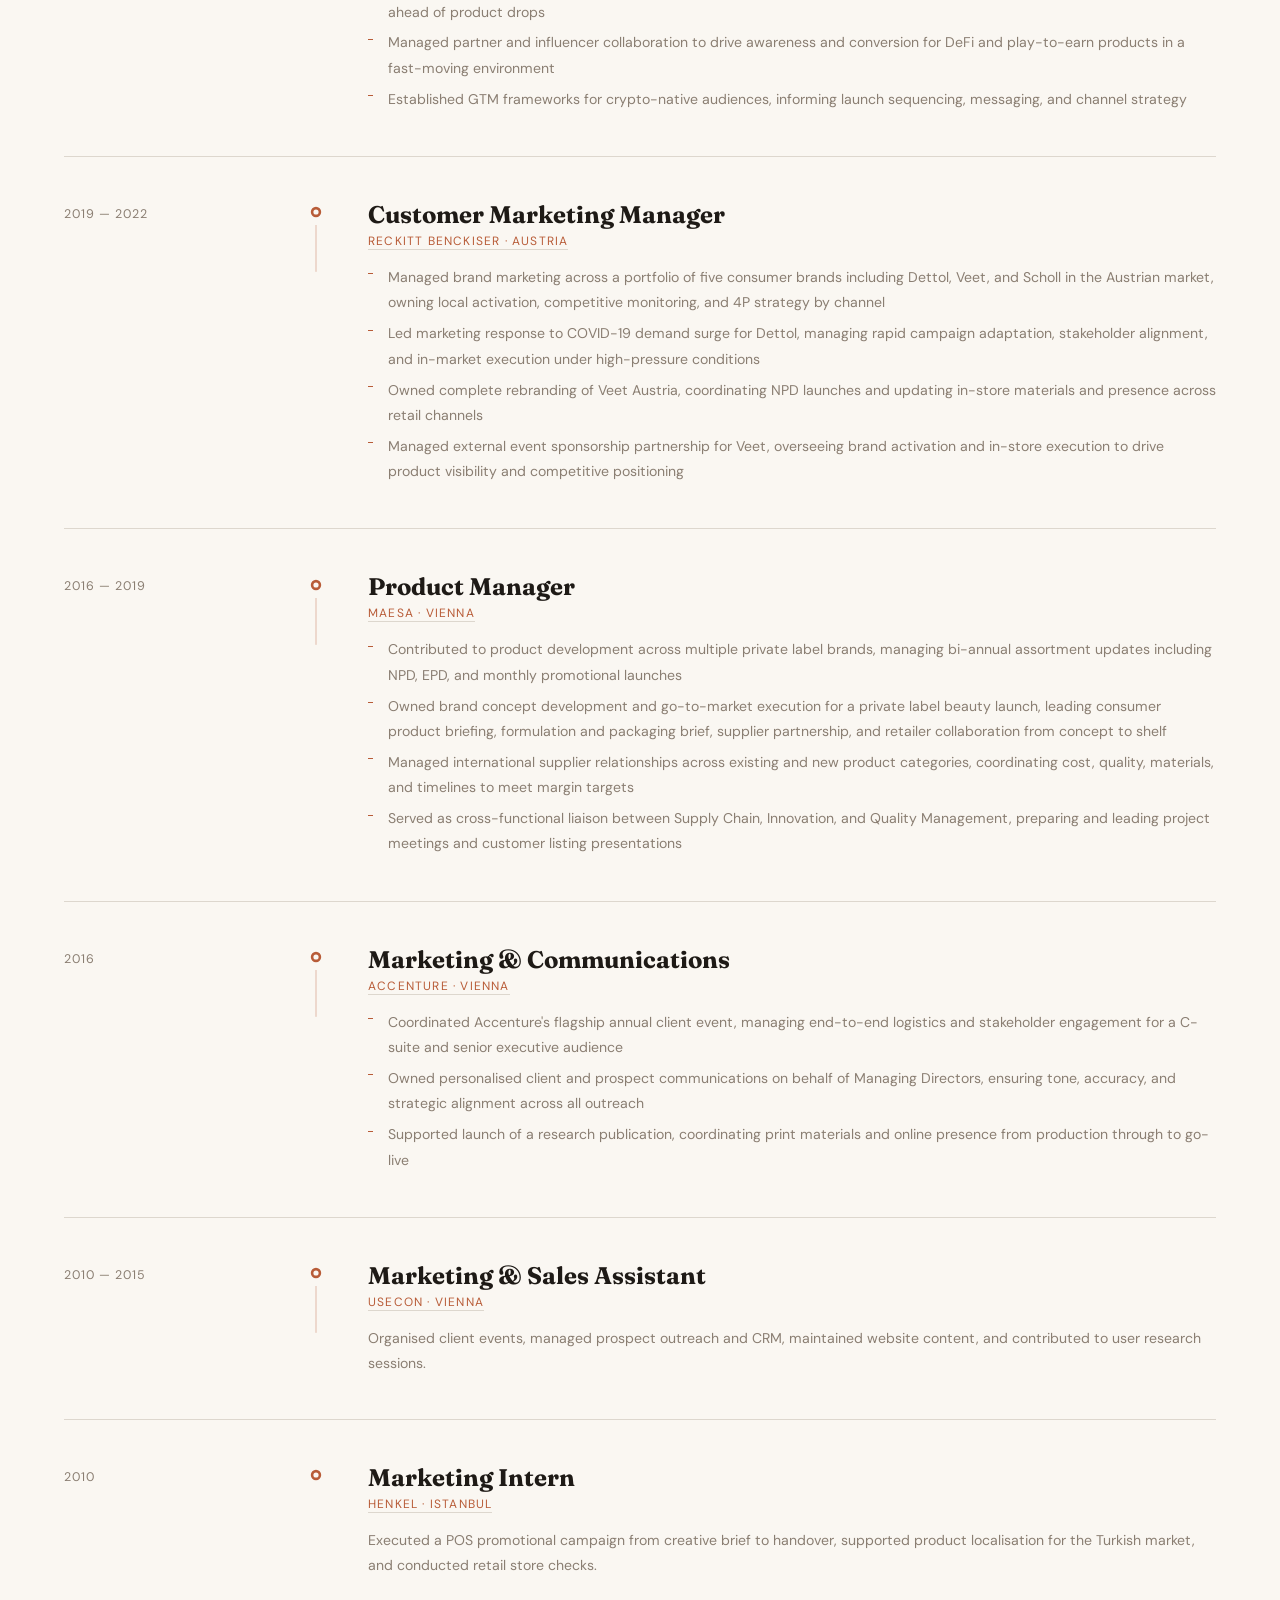
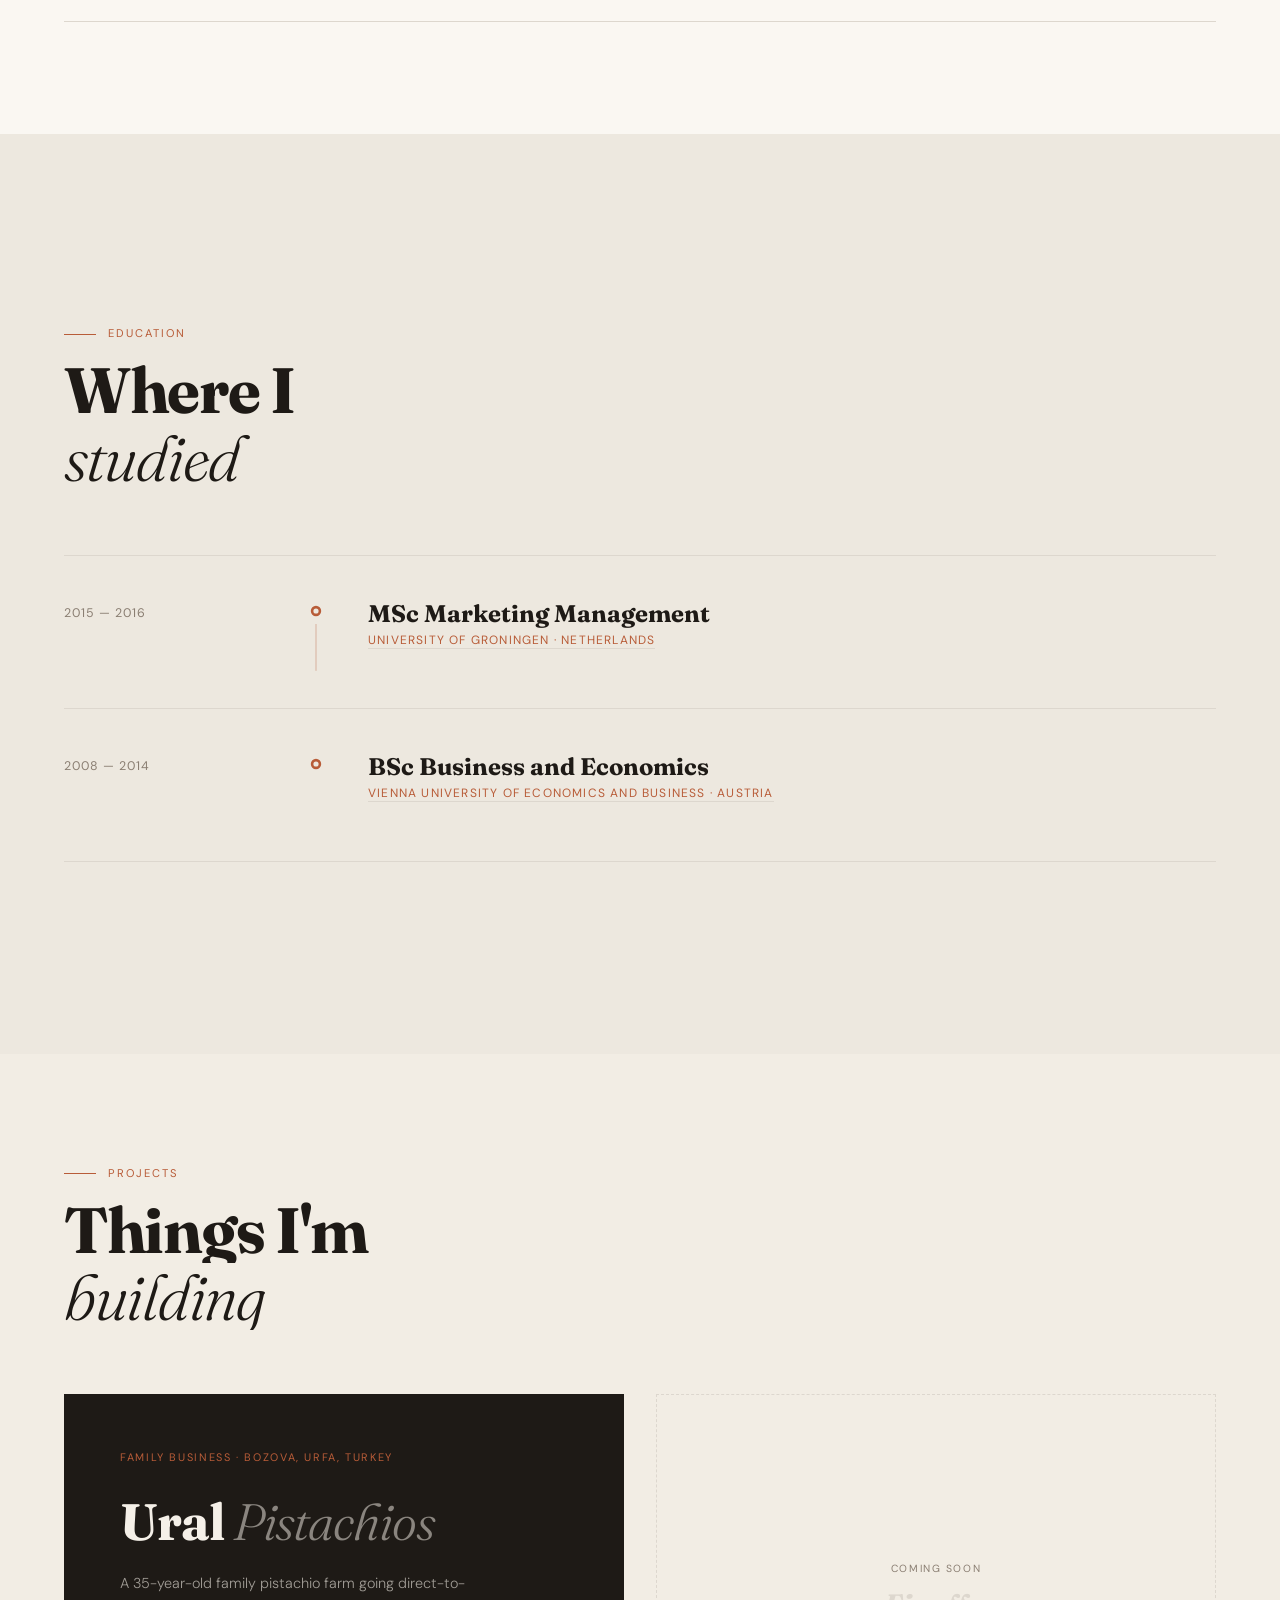
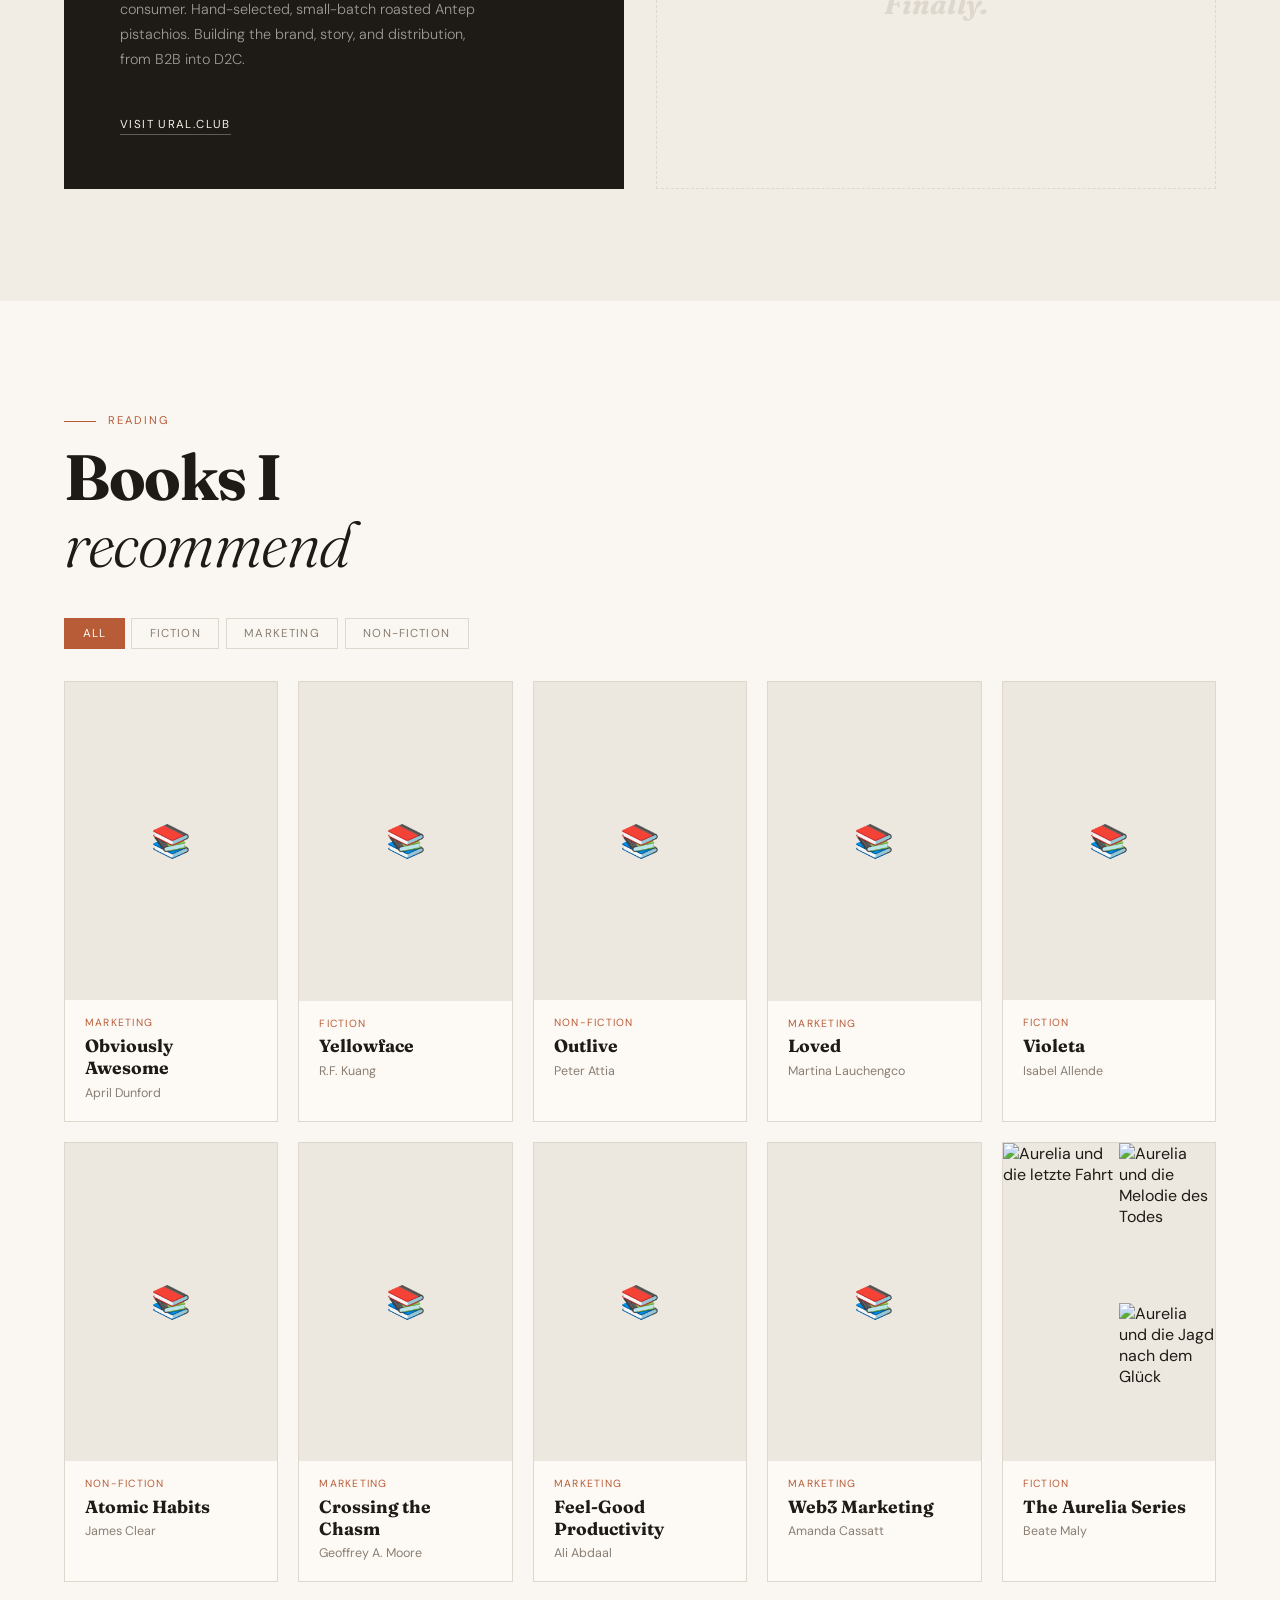
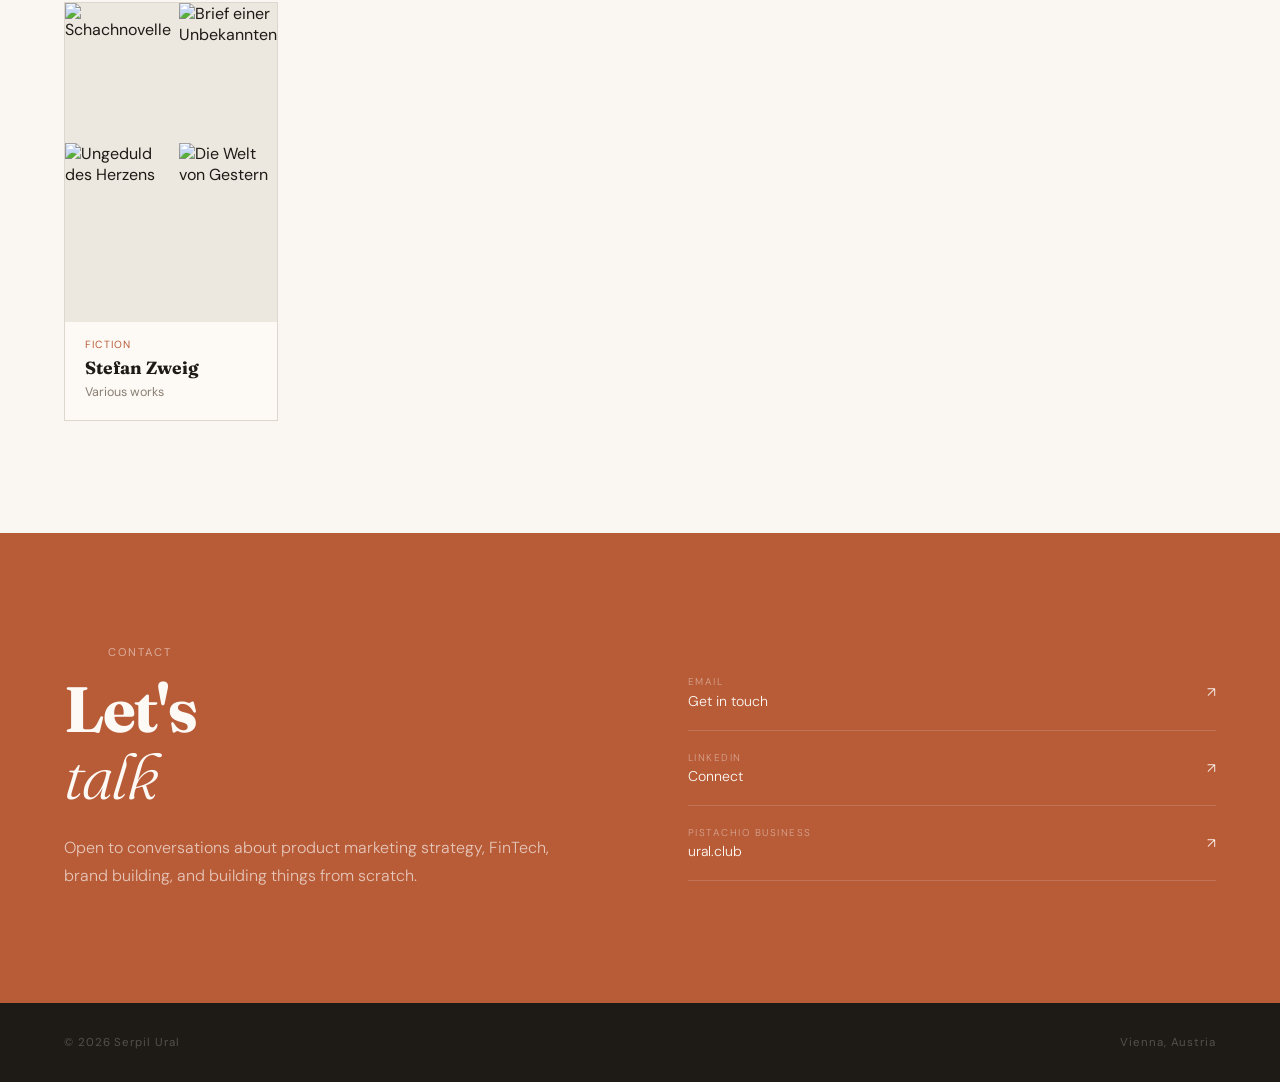
==== commit b4699377: "Add premium animations: clip-reveal hero, heading reveals, scroll progress, timeline connectors, smo" ====
--- a/index.html
+++ b/index.html
@@ -10,6 +10,7 @@
   <link rel="stylesheet" href="styles.css" />
 </head>
 <body>
+  <div id="scroll-progress"></div>
 
   <nav id="main-nav">
     <a href="#hero" class="nav-logo">Serpil Ural</a>
@@ -29,9 +30,9 @@
   <section id="hero">
     <div class="hero-left">
       <p class="hero-eyebrow fade-up">Senior Product Marketer</p>
-      <h1 class="hero-name fade-up" style="transition-delay:0.05s">
-        Serpil
-        <span class="italic">Ural</span>
+      <h1 class="hero-name">
+        <span class="line-wrap"><span class="line-inner">Serpil</span></span>
+        <span class="line-wrap italic"><span class="line-inner">Ural</span></span>
       </h1>
       <p class="hero-tagline fade-up" style="transition-delay:0.1s">
         Senior Product Marketer with a decade across <strong>consumer brands</strong> and <strong>regulated FinTech</strong>. I build go-to-market strategies that make complex financial products clear, for retail users and institutional clients alike. Also building a pistachio business.
@@ -52,7 +53,11 @@
   <div id="about">
     <div class="section-inner">
       <div class="section-tag fade-up">About</div>
-      <h2 class="serif-heading fade-up">The person<br>behind<br><em>the work</em></h2>
+      <h2 class="serif-heading reveal-heading">
+        <span class="line-wrap"><span class="line-inner">The person</span></span>
+        <span class="line-wrap"><span class="line-inner">behind</span></span>
+        <span class="line-wrap"><span class="line-inner"><em>the work</em></span></span>
+      </h2>
 
       <div class="about-columns">
         <div class="about-body fade-up">
@@ -89,7 +94,10 @@
   <div id="experience">
     <div class="section-inner">
       <div class="section-tag fade-up">Experience</div>
-      <h2 class="serif-heading fade-up">Where I've<br><em>worked</em></h2>
+      <h2 class="serif-heading reveal-heading">
+        <span class="line-wrap"><span class="line-inner">Where I've</span></span>
+        <span class="line-wrap"><span class="line-inner"><em>worked</em></span></span>
+      </h2>
 
       <div class="exp-list">
         <div class="exp-entry fade-up">
@@ -204,7 +212,10 @@
   <div id="education" style="background:var(--bg-alt); padding:5rem 0;">
     <div class="section-inner">
       <div class="section-tag fade-up">Education</div>
-      <h2 class="serif-heading fade-up">Where I<br><em>studied</em></h2>
+      <h2 class="serif-heading reveal-heading">
+        <span class="line-wrap"><span class="line-inner">Where I</span></span>
+        <span class="line-wrap"><span class="line-inner"><em>studied</em></span></span>
+      </h2>
       <div class="exp-list">
         <div class="exp-entry fade-up">
           <div class="exp-year">2015 — 2016</div>
@@ -230,7 +241,10 @@
   <div id="projects">
     <div class="section-inner">
       <div class="section-tag fade-up">Projects</div>
-      <h2 class="serif-heading fade-up">Things I'm<br><em>building</em></h2>
+      <h2 class="serif-heading reveal-heading">
+        <span class="line-wrap"><span class="line-inner">Things I'm</span></span>
+        <span class="line-wrap"><span class="line-inner"><em>building</em></span></span>
+      </h2>
 
       <div class="projects-grid">
         <a href="https://ural.club" target="_blank" rel="noopener" class="project-feature fade-up">
@@ -252,7 +266,10 @@
   <div id="reading">
     <div class="section-inner">
       <div class="section-tag fade-up">Reading</div>
-      <h2 class="serif-heading fade-up">Books I<br><em>recommend</em></h2>
+      <h2 class="serif-heading reveal-heading">
+        <span class="line-wrap"><span class="line-inner">Books I</span></span>
+        <span class="line-wrap"><span class="line-inner"><em>recommend</em></span></span>
+      </h2>
 
       <div class="reading-filters fade-up">
         <button class="filter-btn active" data-filter="all">All</button>
@@ -377,7 +394,10 @@
     <div class="section-inner">
       <div>
         <div class="section-tag fade-up">Contact</div>
-        <h2 class="serif-heading fade-up" style="color:var(--white)">Let's<br><em>talk</em></h2>
+        <h2 class="serif-heading reveal-heading" style="color:var(--white)">
+          <span class="line-wrap"><span class="line-inner">Let's</span></span>
+          <span class="line-wrap"><span class="line-inner"><em>talk</em></span></span>
+        </h2>
         <p class="contact-sub fade-up" style="transition-delay:0.05s">Open to conversations about product marketing strategy, FinTech, brand building, and building things from scratch.</p>
       </div>
       <div class="contact-items fade-up" style="transition-delay:0.1s">
--- a/styles.css
+++ b/styles.css
@@ -278,11 +278,6 @@
   transition: all 0.2s;
 }
 
-.skill-chip:hover {
-  border-color: var(--accent);
-  color: var(--accent);
-}
-
 .lang-block { margin-top: 3rem; }
 
 .lang-row {
@@ -589,9 +584,7 @@
   box-shadow: 0 8px 24px rgba(0,0,0,0.06);
 }
 
-.book-card.hidden {
-  display: none;
-}
+/* .book-card visibility handled by filter-out / filter-hidden */
 
 .book-tag {
   font-size: 0.65rem;
@@ -711,6 +704,141 @@
   transition: opacity 0.65s ease, transform 0.65s ease;
 }
 .fade-up.visible { opacity: 1; transform: translateY(0); }
+
+/* ── SCROLL PROGRESS BAR ─── */
+#scroll-progress {
+  position: fixed;
+  top: 0; left: 0;
+  width: 0%;
+  height: 2px;
+  background: var(--accent);
+  z-index: 200;
+  pointer-events: none;
+  transition: none;
+}
+
+/* ── CLIP-REVEAL TEXT ─── */
+.line-wrap {
+  display: block;
+  overflow: hidden;
+}
+.line-inner {
+  display: block;
+  transform: translateY(105%);
+  transition: transform 0.8s cubic-bezier(0.16, 1, 0.3, 1);
+}
+.revealed .line-inner {
+  transform: translateY(0);
+}
+.line-wrap:nth-child(2) .line-inner { transition-delay: 0.15s; }
+.line-wrap:nth-child(3) .line-inner { transition-delay: 0.3s; }
+
+/* ── HERO PHOTO CURTAIN ─── */
+.hero-right::before {
+  content: '';
+  position: absolute;
+  inset: 0;
+  background: var(--bg-warm);
+  z-index: 2;
+  transform: scaleX(1);
+  transform-origin: right;
+  transition: transform 0.9s cubic-bezier(0.16, 1, 0.3, 1) 0.3s;
+}
+.hero-right.revealed::before {
+  transform: scaleX(0);
+}
+.hero-photo {
+  transform: scale(1.05);
+  transition: transform 1.2s cubic-bezier(0.16, 1, 0.3, 1) 0.4s;
+}
+.hero-right.revealed .hero-photo {
+  transform: scale(1);
+}
+
+/* ── SECTION TAG ACCENT LINE ─── */
+.section-tag::before {
+  content: '';
+  display: inline-block;
+  width: 0;
+  height: 1px;
+  background: var(--accent);
+  vertical-align: middle;
+  margin-right: 0;
+  transition: width 0.5s cubic-bezier(0.16, 1, 0.3, 1), margin-right 0.5s cubic-bezier(0.16, 1, 0.3, 1);
+}
+.section-tag.visible::before {
+  width: 2rem;
+  margin-right: 0.75rem;
+}
+
+/* ── REVEAL HEADING (scroll triggered) ─── */
+.reveal-heading .line-inner {
+  transform: translateY(105%);
+}
+.reveal-heading.revealed .line-inner {
+  transform: translateY(0);
+}
+
+/* ── TIMELINE CONNECTOR ─── */
+.exp-entry {
+  position: relative;
+}
+.exp-marker {
+  position: relative;
+}
+.exp-entry:not(:last-child) .exp-marker::after {
+  content: '';
+  position: absolute;
+  left: 50%;
+  top: 12px;
+  width: 1px;
+  height: 0;
+  background: var(--accent);
+  opacity: 0.3;
+  transform: translateX(-50%);
+  transition: height 0.8s cubic-bezier(0.16, 1, 0.3, 1) 0.2s;
+}
+.exp-entry.visible:not(:last-child) .exp-marker::after {
+  height: calc(100% + 2rem);
+}
+.exp-marker {
+  transition: transform 0.4s cubic-bezier(0.16, 1, 0.3, 1);
+}
+.exp-entry.visible .exp-marker {
+  transform: scale(1.3);
+}
+
+/* ── BOOK FILTER TRANSITIONS ─── */
+.book-card {
+  transition: box-shadow 0.2s, transform 0.2s, opacity 0.35s ease, scale 0.35s ease;
+  opacity: 1;
+  scale: 1;
+}
+.book-card.filter-out {
+  opacity: 0;
+  scale: 0.92;
+  pointer-events: none;
+}
+.book-card.filter-hidden {
+  display: none;
+}
+
+/* ── SKILL CHIP STAGGER + GLOW ─── */
+.skill-chip {
+  opacity: 0;
+  transform: translateY(10px);
+  transition: opacity 0.4s ease, transform 0.4s ease, border-color 0.2s, color 0.2s, box-shadow 0.3s;
+  transition-delay: calc(var(--i, 0) * 60ms);
+}
+.skills-list.revealed .skill-chip {
+  opacity: 1;
+  transform: translateY(0);
+}
+.skill-chip:hover {
+  border-color: var(--accent);
+  color: var(--accent);
+  box-shadow: 0 0 16px rgba(184, 92, 56, 0.2), 0 0 4px rgba(184, 92, 56, 0.15);
+}
 
 @media (max-width: 900px) {
   nav { padding: 1rem 1.5rem; }
@@ -738,4 +866,5 @@
   .about-columns, .projects-grid, #contact .section-inner { grid-template-columns: 1fr; gap: 1.5rem; }
   .exp-entry { grid-template-columns: 1fr; gap: 0.5rem; }
   .exp-marker { display: none; }
-}
+  .exp-entry:not(:last-child) .exp-marker::after { display: none; }
+}
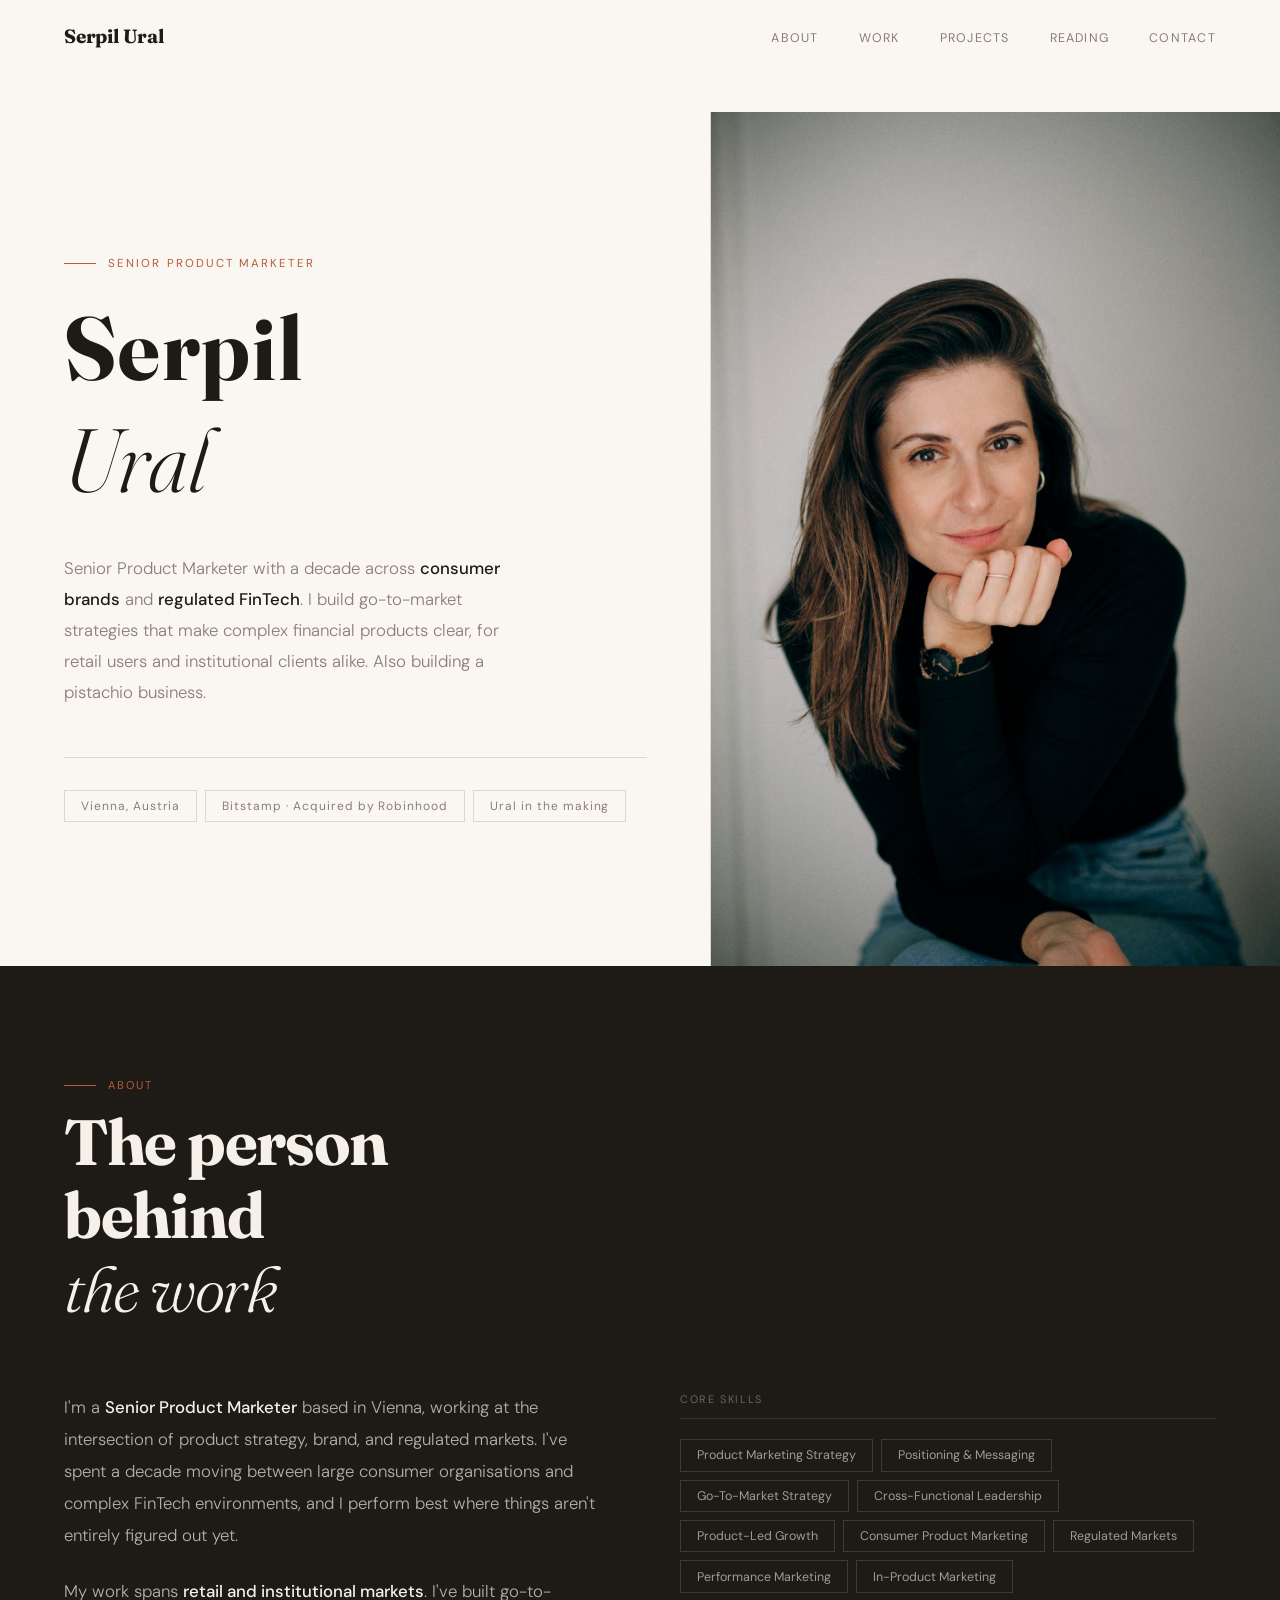
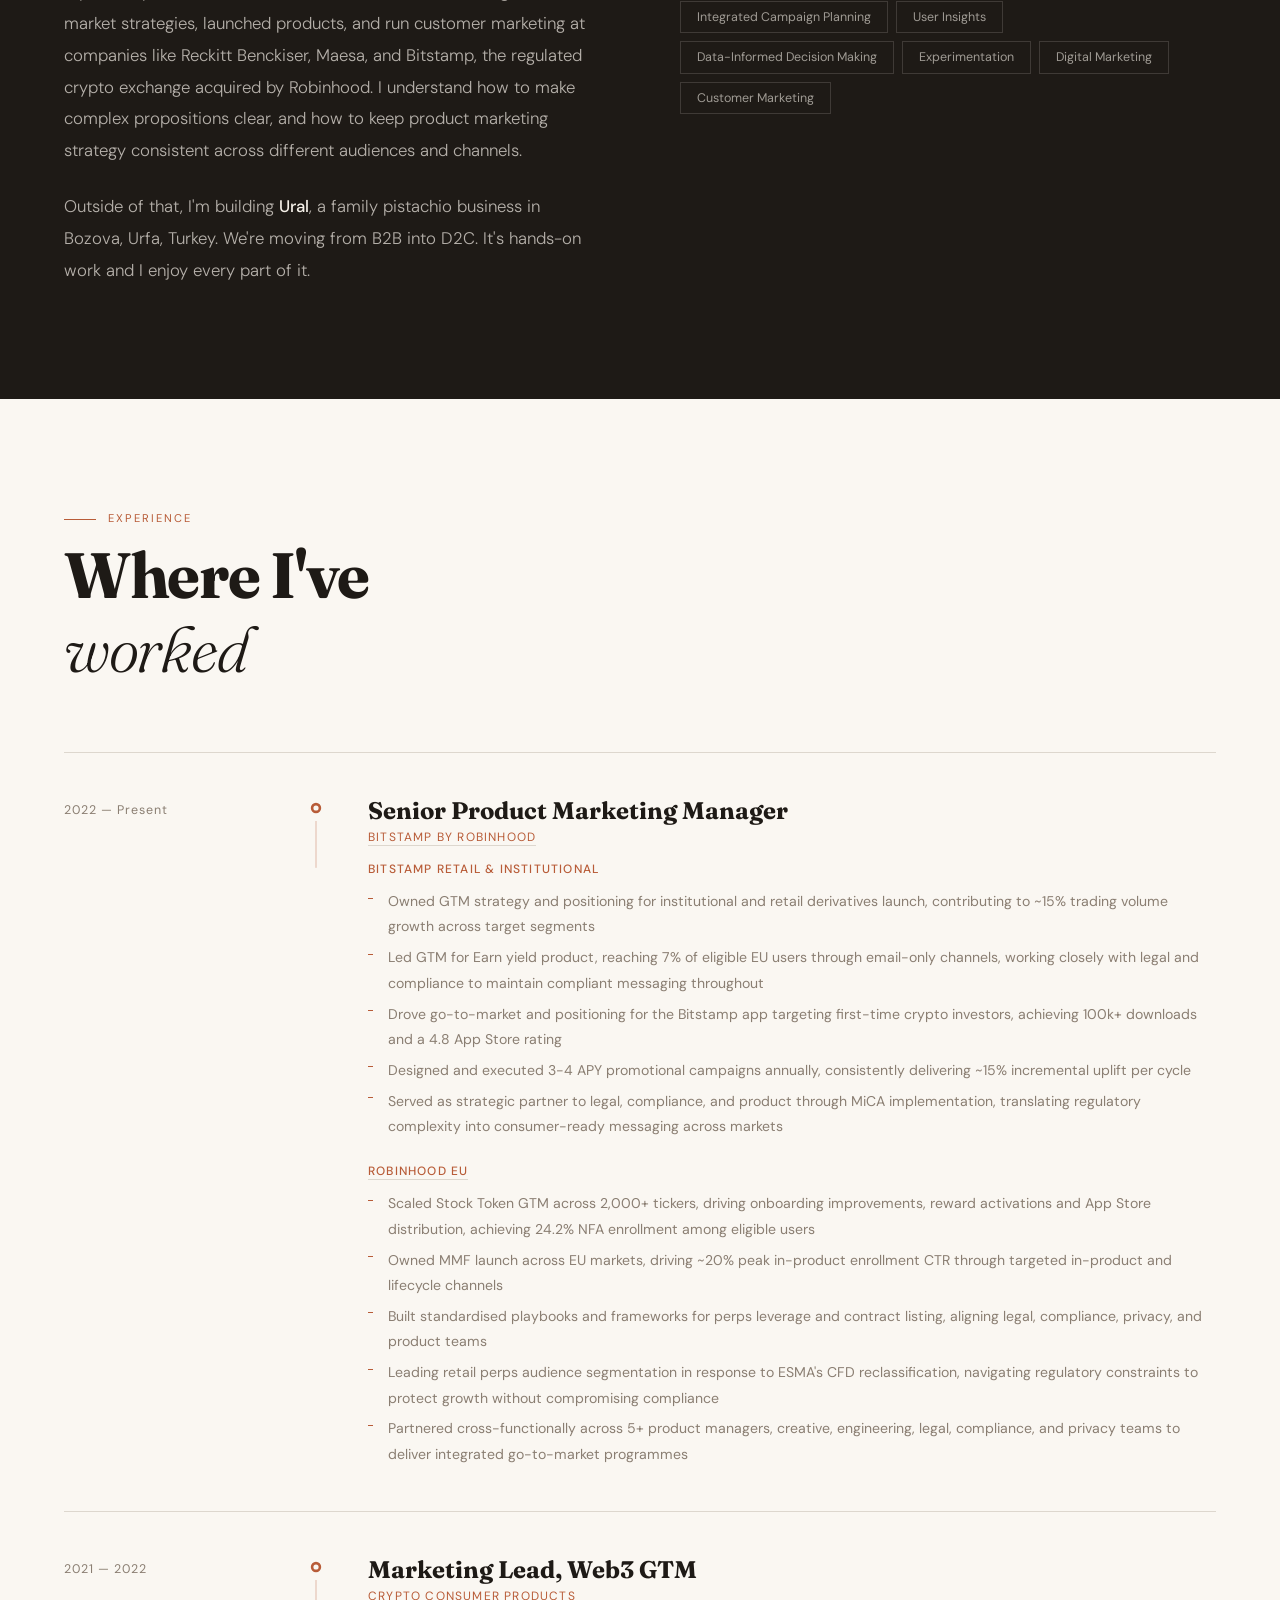
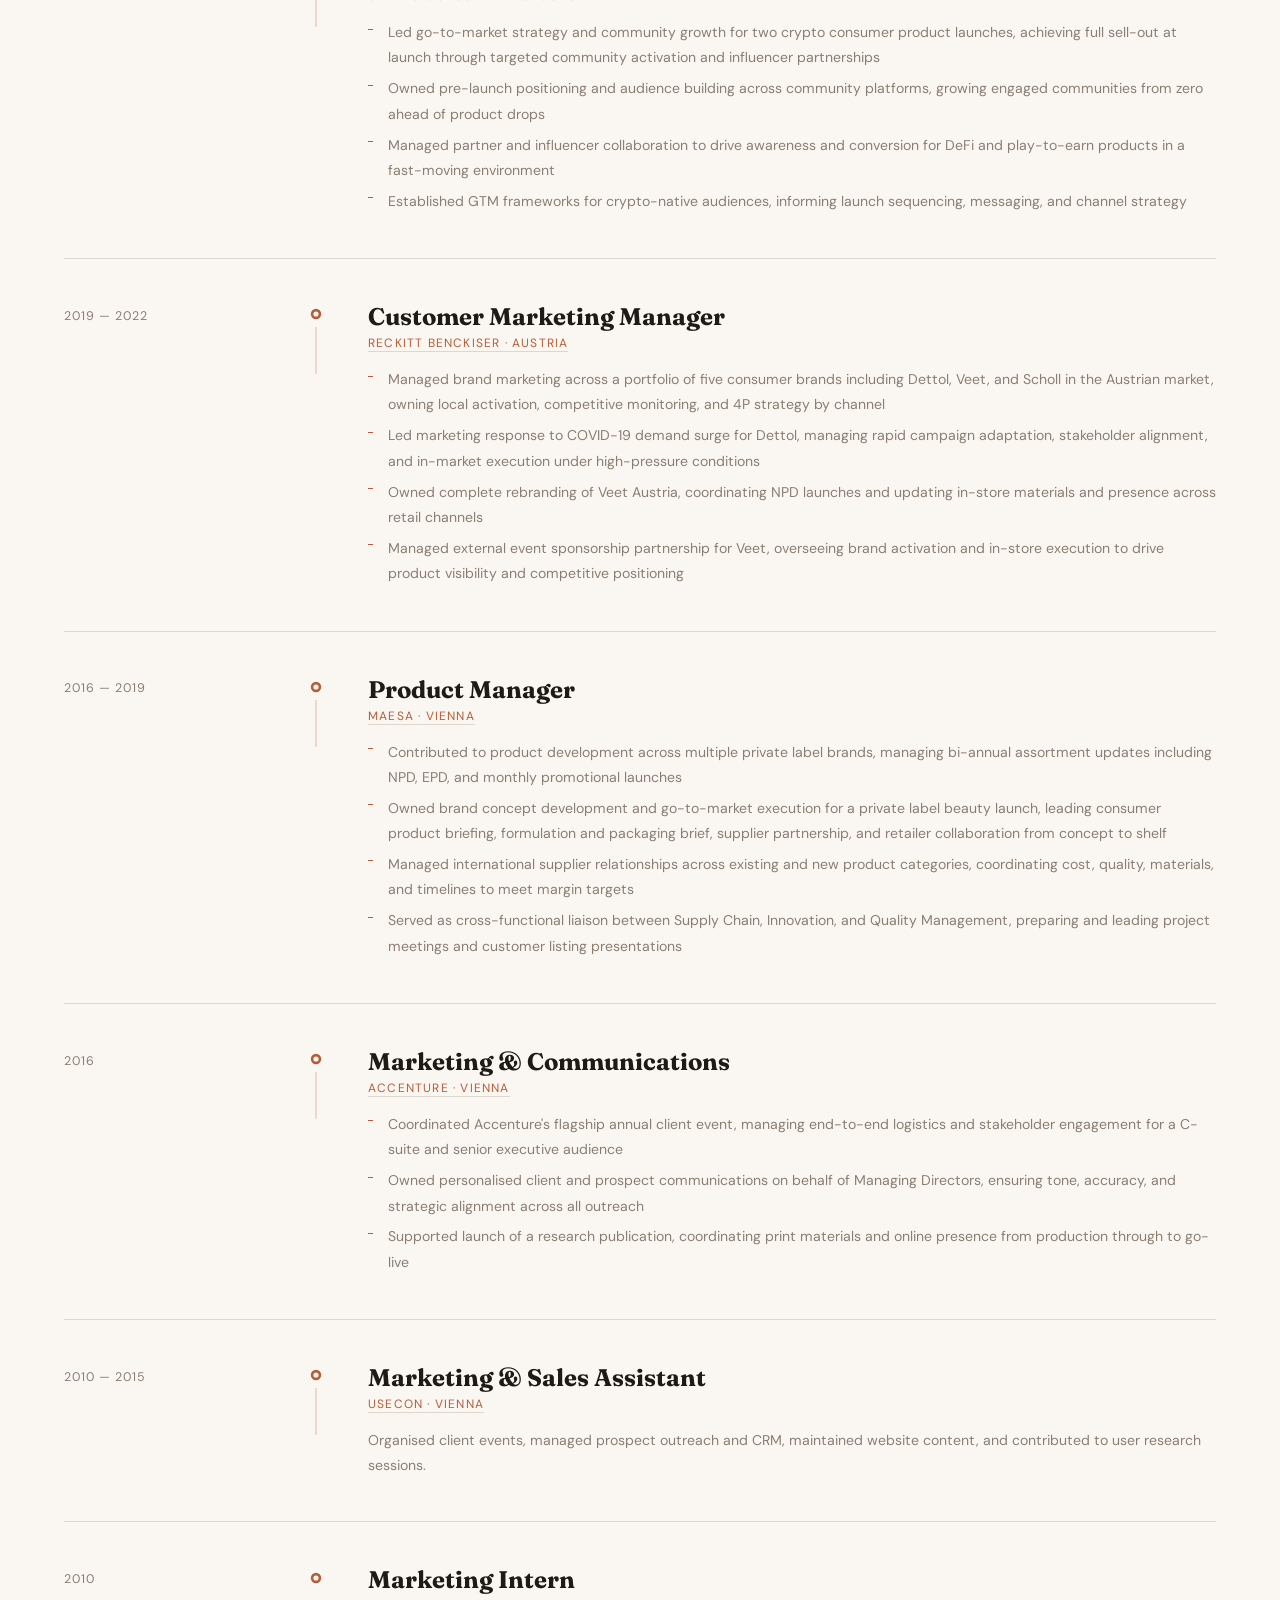
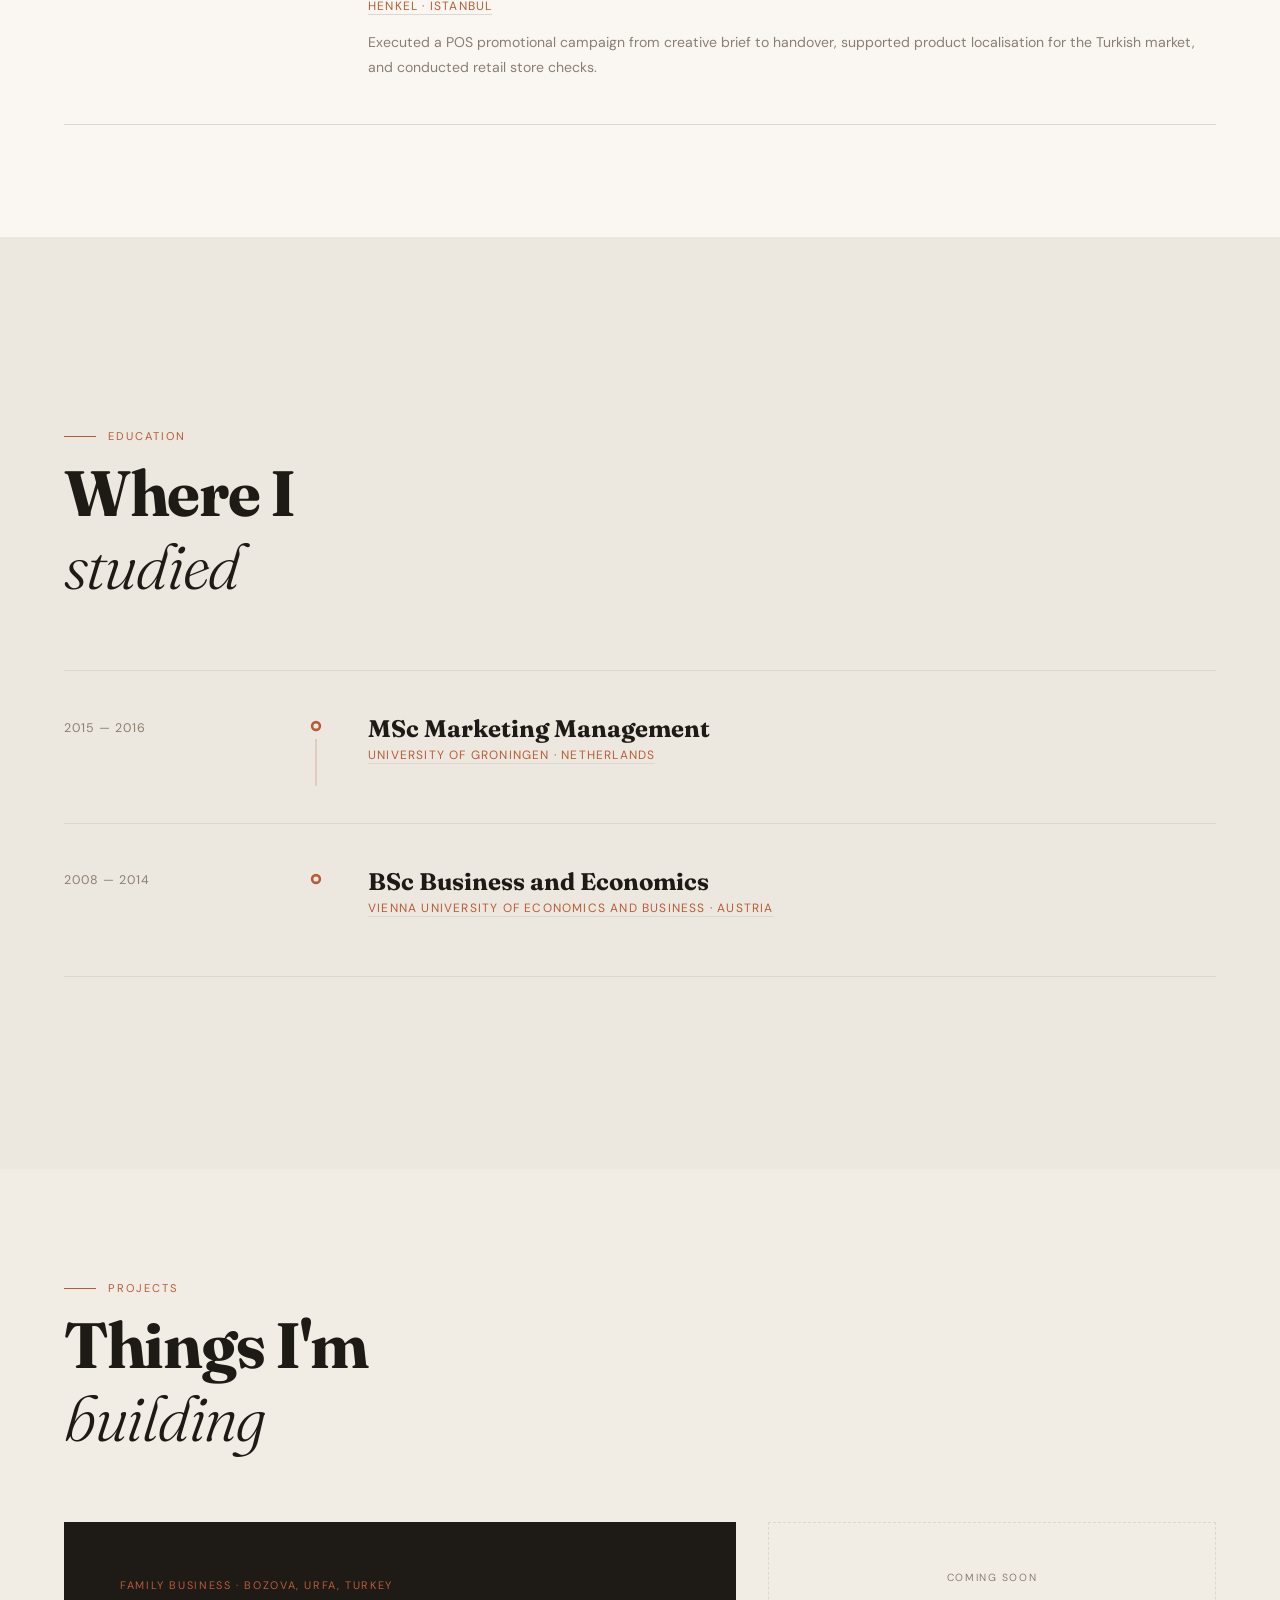
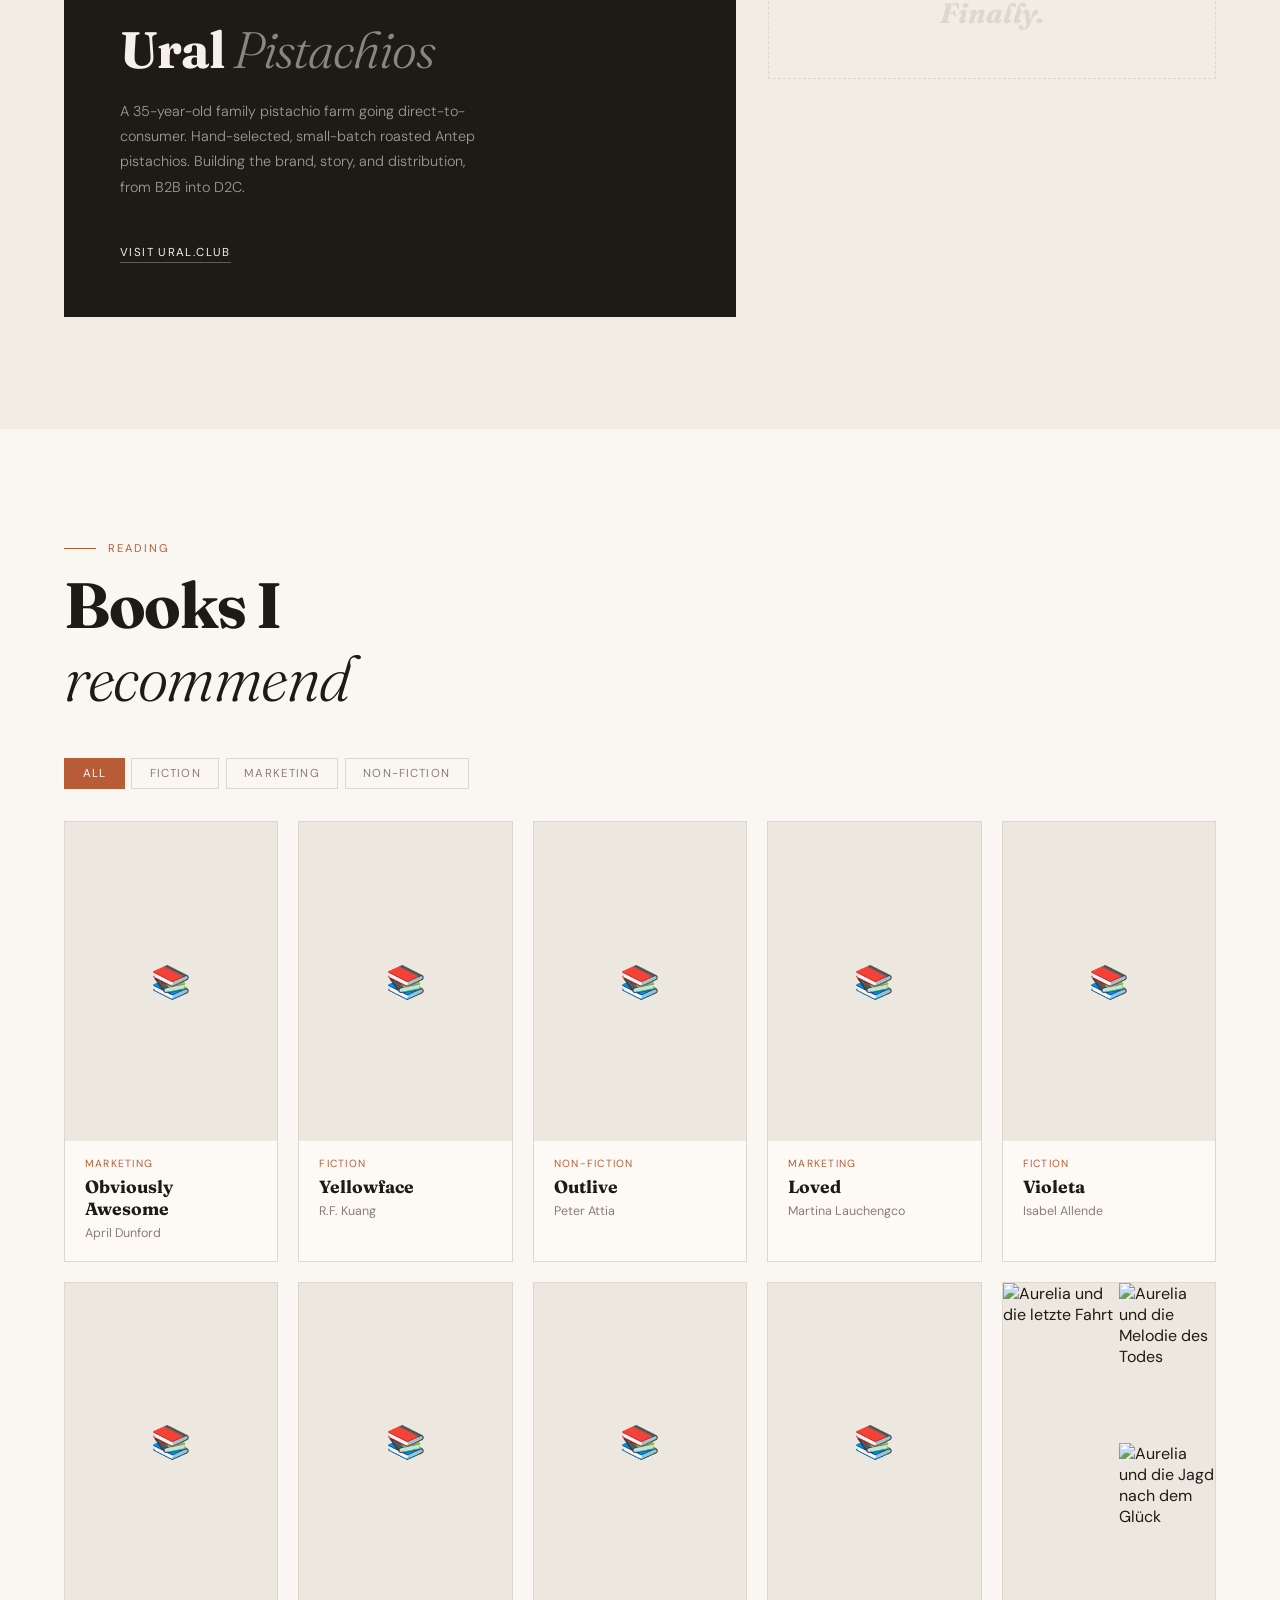
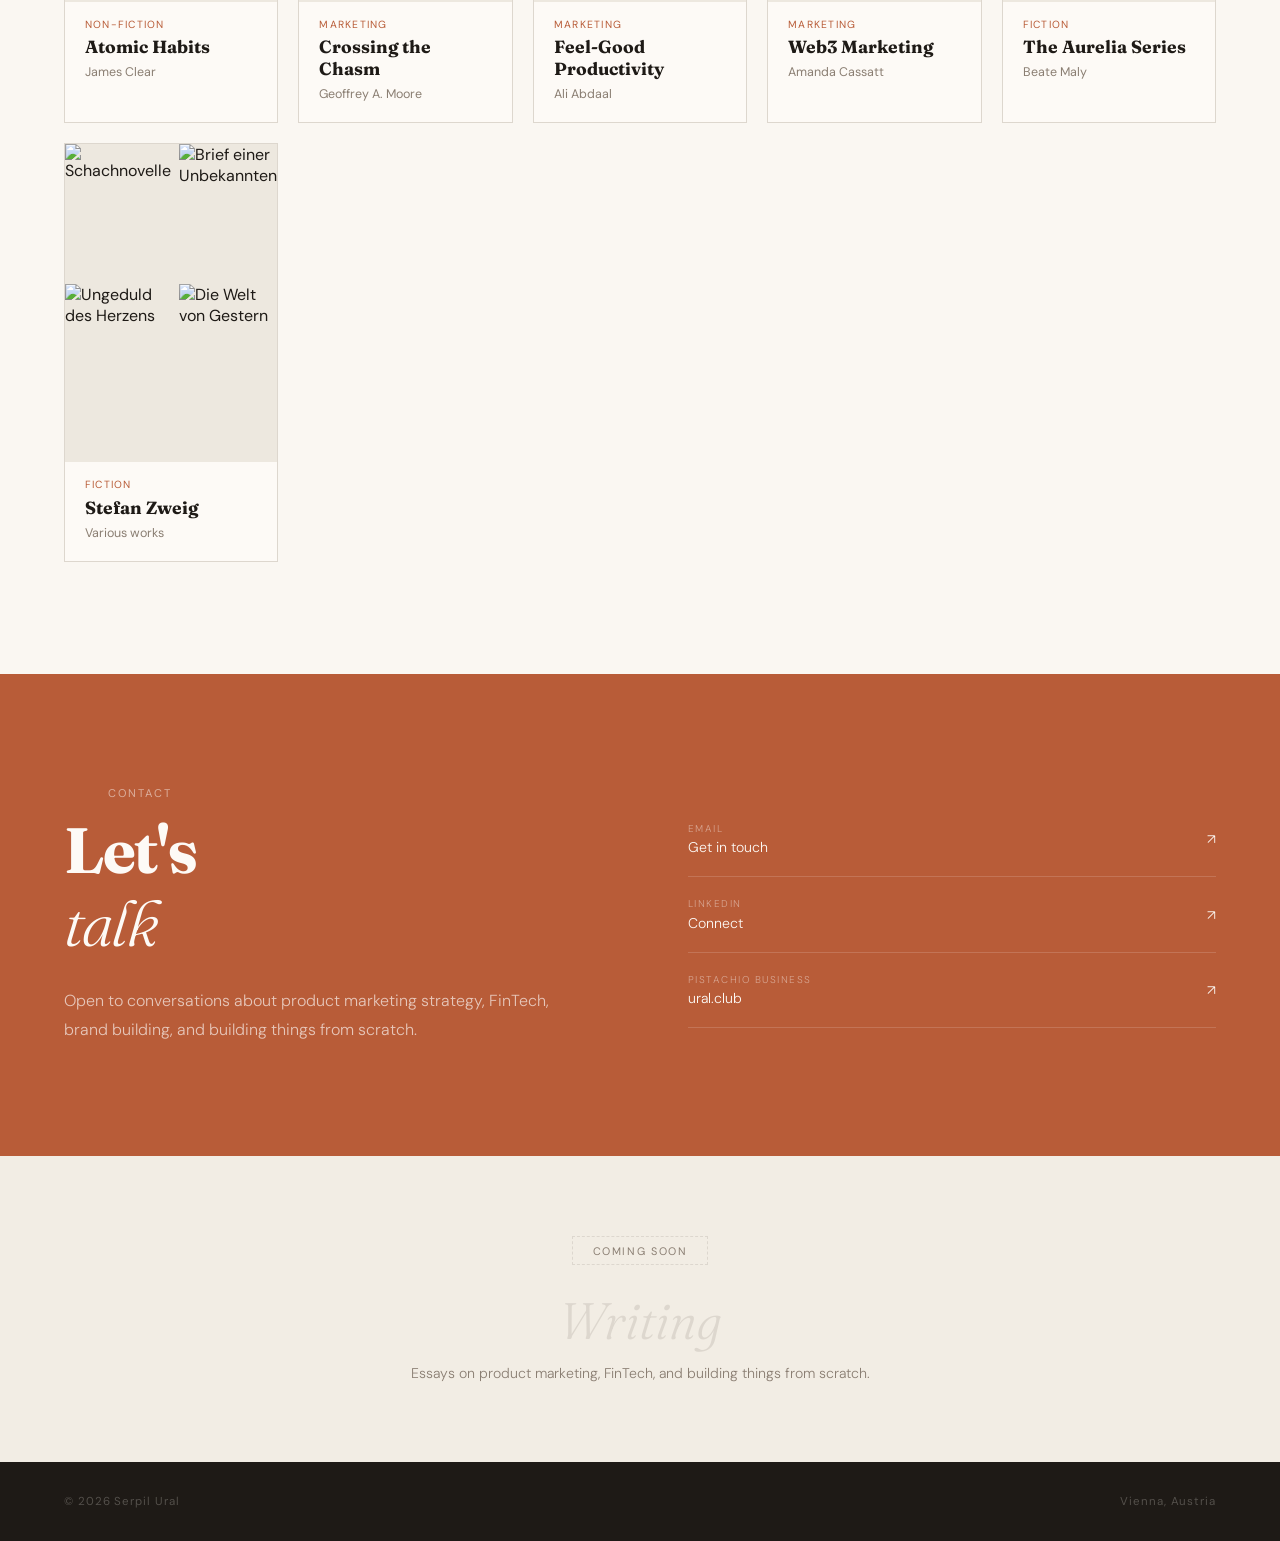
==== commit be7eda88: "Update portfolio content and add Robinhood EU linkout - Rewrite About section copy for clarity and t" ====
--- a/index.html
+++ b/index.html
@@ -61,29 +61,28 @@
 
       <div class="about-columns">
         <div class="about-body fade-up">
-          <p>I'm <strong>Serpil Ural</strong>, a Senior Product Marketer based in Vienna. Over the past decade, I've worked across <strong>consumer brands</strong> at Reckitt Benckiser and <strong>regulated FinTech</strong> at Bitstamp (acquired by Robinhood), where I led product marketing for derivatives, yield products, and the consumer app.</p>
-          <p>I navigate regulated environments, translating <strong>complex products into clear, compliant messaging</strong>. I've partnered across Legal, Compliance, Product, and Engineering to launch products across European markets, including through <strong>MiCA implementation</strong>.</p>
-          <p>Outside of work, I'm building <strong>Ural Pistachios</strong>, taking a 35-year-old family pistachio farm in southeastern Turkey direct-to-consumer.</p>
+          <p>I'm a <strong>Senior Product Marketer</strong> based in Vienna, working at the intersection of product strategy, brand, and regulated markets. I've spent a decade moving between large consumer organisations and complex FinTech environments, and I perform best where things aren't entirely figured out yet.</p>
+          <p>My work spans <strong>retail and institutional markets</strong>. I've built go-to-market strategies, launched products, and run customer marketing at companies like Reckitt Benckiser, Maesa, and Bitstamp, the regulated crypto exchange acquired by Robinhood. I understand how to make complex propositions clear, and how to keep product marketing strategy consistent across different audiences and channels.</p>
+          <p>Outside of that, I'm building <strong>Ural</strong>, a family pistachio business in Bozova, Urfa, Turkey. We're moving from B2B into D2C. It's hands-on work and I enjoy every part of it.</p>
         </div>
         <div class="about-right fade-up" style="transition-delay:0.1s">
-          <div class="about-skills-label">Core Skills</div>
+          <div class="about-skills-label">Core skills</div>
           <div class="skills-list">
-            <span class="skill-chip">Product Marketing</span>
-            <span class="skill-chip">Go-to-Market Strategy</span>
-            <span class="skill-chip">Positioning & Messaging</span>
-            <span class="skill-chip">Product Launch</span>
-            <span class="skill-chip">Regulatory Marketing</span>
-            <span class="skill-chip">MiCA / Compliance</span>
-            <span class="skill-chip">Lifecycle Marketing</span>
-            <span class="skill-chip">Competitive Intelligence</span>
-            <span class="skill-chip">Cross-functional Leadership</span>
-            <span class="skill-chip">Brand Strategy</span>
-          </div>
-          <div class="lang-block">
-            <div class="about-skills-label">Languages</div>
-            <div class="lang-row"><span>Turkish</span><span class="lang-level">Native</span></div>
-            <div class="lang-row"><span>German</span><span class="lang-level">Native</span></div>
-            <div class="lang-row"><span>English</span><span class="lang-level">Fluent</span></div>
+            <span class="skill-chip">Product Marketing Strategy</span>
+            <span class="skill-chip">Positioning &amp; Messaging</span>
+            <span class="skill-chip">Go-To-Market Strategy</span>
+            <span class="skill-chip">Cross-Functional Leadership</span>
+            <span class="skill-chip">Product-Led Growth</span>
+            <span class="skill-chip">Consumer Product Marketing</span>
+            <span class="skill-chip">Regulated Markets</span>
+            <span class="skill-chip">Performance Marketing</span>
+            <span class="skill-chip">In-Product Marketing</span>
+            <span class="skill-chip">Integrated Campaign Planning</span>
+            <span class="skill-chip">User Insights</span>
+            <span class="skill-chip">Data-Informed Decision Making</span>
+            <span class="skill-chip">Experimentation</span>
+            <span class="skill-chip">Digital Marketing</span>
+            <span class="skill-chip">Customer Marketing</span>
           </div>
         </div>
       </div>
@@ -105,8 +104,8 @@
           <div class="exp-marker"></div>
           <div class="exp-body">
             <div class="exp-role">Senior Product Marketing Manager</div>
-            <div class="exp-company"><a href="https://www.bitstamp.net" target="_blank" rel="noopener" style="color:inherit; text-decoration:none; border-bottom: 1px solid var(--border);">Bitstamp · Acquired by Robinhood</a></div>
-            <p style="font-size:0.75rem; font-weight:500; letter-spacing:0.1em; text-transform:uppercase; color:var(--accent); margin-bottom:0.75rem;">Bitstamp</p>
+            <div class="exp-company"><a href="https://www.bitstamp.net" target="_blank" rel="noopener" style="color:inherit; text-decoration:none; border-bottom: 1px solid var(--border);">Bitstamp by Robinhood</a></div>
+            <p style="font-size:0.75rem; font-weight:500; letter-spacing:0.1em; text-transform:uppercase; color:var(--accent); margin-bottom:0.75rem; margin-top:0.25rem;">Bitstamp Retail &amp; Institutional</p>
             <ul class="exp-bullets">
               <li>Owned GTM strategy and positioning for institutional and retail derivatives launch, contributing to ~15% trading volume growth across target segments</li>
               <li>Led GTM for Earn yield product, reaching 7% of eligible EU users through email-only channels, working closely with legal and compliance to maintain compliant messaging throughout</li>
@@ -114,7 +113,7 @@
               <li>Designed and executed 3-4 APY promotional campaigns annually, consistently delivering ~15% incremental uplift per cycle</li>
               <li>Served as strategic partner to legal, compliance, and product through MiCA implementation, translating regulatory complexity into consumer-ready messaging across markets</li>
             </ul>
-            <p style="font-size:0.75rem; font-weight:500; letter-spacing:0.1em; text-transform:uppercase; color:var(--accent); margin-bottom:0.75rem; margin-top:1.5rem;">Robinhood EU</p>
+            <p style="font-size:0.75rem; font-weight:500; letter-spacing:0.1em; text-transform:uppercase; color:var(--accent); margin-bottom:0.75rem; margin-top:1.5rem;"><a href="https://robinhood.com/eu/en/" target="_blank" rel="noopener" style="color:inherit; text-decoration:none; border-bottom: 1px solid var(--border);">Robinhood EU</a></p>
             <ul class="exp-bullets">
               <li>Scaled Stock Token GTM across 2,000+ tickers, driving onboarding improvements, reward activations and App Store distribution, achieving 24.2% NFA enrollment among eligible users</li>
               <li>Owned MMF launch across EU markets, driving ~20% peak in-product enrollment CTR through targeted in-product and lifecycle channels</li>
@@ -246,7 +245,7 @@
         <span class="line-wrap"><span class="line-inner"><em>building</em></span></span>
       </h2>
 
-      <div class="projects-grid">
+      <div class="projects-asymmetric">
         <a href="https://ural.club" target="_blank" rel="noopener" class="project-feature fade-up">
           <div class="project-eyebrow">Family Business · Bozova, Urfa, Turkey</div>
           <div class="project-name">Ural <em>Pistachios</em></div>
@@ -254,9 +253,11 @@
           <span class="project-cta">Visit ural.club</span>
         </a>
 
-        <div class="project-coming fade-up" style="transition-delay:0.1s">
-          <div class="project-coming-tag">Coming soon</div>
-          <div class="project-coming-name">Finally.</div>
+        <div class="project-side fade-up" style="transition-delay:0.1s">
+          <div class="project-coming">
+            <div class="project-coming-tag">Coming soon</div>
+            <div class="project-coming-name">Finally.</div>
+          </div>
         </div>
       </div>
     </div>
@@ -289,7 +290,7 @@
           </div>
         </div>
         <div class="book-card" data-category="fiction">
-          <img class="book-cover" src="https://covers.openlibrary.org/b/isbn/9780063250833-M.jpg" alt="Yellowface" loading="lazy" onerror="this.style.display='none';this.nextElementSibling.style.display='flex'">
+          <img class="book-cover" src="https://covers.openlibrary.org/b/isbn/9780063250451-M.jpg" alt="Yellowface" loading="lazy" onerror="this.style.display='none';this.nextElementSibling.style.display='flex'">
           <div class="book-cover-placeholder" style="display:none">📚</div>
           <div class="book-info">
             <span class="book-tag">Fiction</span>
@@ -307,7 +308,7 @@
           </div>
         </div>
         <div class="book-card" data-category="marketing">
-          <img class="book-cover" src="https://covers.openlibrary.org/b/isbn/1119703646-M.jpg" alt="Loved" loading="lazy" onerror="this.style.display='none';this.nextElementSibling.style.display='flex'">
+          <img class="book-cover" src="https://covers.openlibrary.org/b/isbn/9781578519330-M.jpg" alt="Loved" loading="lazy" onerror="this.style.display='none';this.nextElementSibling.style.display='flex'">
           <div class="book-cover-placeholder" style="display:none">📚</div>
           <div class="book-info">
             <span class="book-tag">Marketing</span>
@@ -316,7 +317,7 @@
           </div>
         </div>
         <div class="book-card" data-category="fiction">
-          <img class="book-cover" src="https://i.gr-assets.com/images/S/compressed.photo.goodreads.com/books/1623948647i/57933338._SY475_.jpg" alt="Violeta" loading="lazy" onerror="this.style.display='none';this.nextElementSibling.style.display='flex'">
+          <img class="book-cover" src="https://covers.openlibrary.org/b/isbn/9781668002384-M.jpg" alt="Violeta" loading="lazy" onerror="this.style.display='none';this.nextElementSibling.style.display='flex'">
           <div class="book-cover-placeholder" style="display:none">📚</div>
           <div class="book-info">
             <span class="book-tag">Fiction</span>
@@ -343,7 +344,7 @@
           </div>
         </div>
         <div class="book-card" data-category="marketing">
-          <img class="book-cover" src="https://covers.openlibrary.org/b/id/14635414-M.jpg" alt="Feel-Good Productivity" loading="lazy" onerror="this.style.display='none';this.nextElementSibling.style.display='flex'">
+          <img class="book-cover" src="https://covers.openlibrary.org/b/isbn/9780593544648-M.jpg" alt="Feel-Good Productivity" loading="lazy" onerror="this.style.display='none';this.nextElementSibling.style.display='flex'">
           <div class="book-cover-placeholder" style="display:none">📚</div>
           <div class="book-info">
             <span class="book-tag">Marketing</span>
@@ -352,7 +353,7 @@
           </div>
         </div>
         <div class="book-card" data-category="marketing">
-          <img class="book-cover" src="https://covers.openlibrary.org/b/id/13827449-M.jpg" alt="Web3 Marketing" loading="lazy" onerror="this.style.display='none';this.nextElementSibling.style.display='flex'">
+          <img class="book-cover" src="https://covers.openlibrary.org/b/isbn/9781637744031-M.jpg" alt="Web3 Marketing" loading="lazy" onerror="this.style.display='none';this.nextElementSibling.style.display='flex'">
           <div class="book-cover-placeholder" style="display:none">📚</div>
           <div class="book-info">
             <span class="book-tag">Marketing</span>
@@ -417,6 +418,13 @@
     </div>
   </div>
 
+  <!-- BLOG -->
+  <div id="blog">
+    <span class="coming-pill">Coming soon</span>
+    <h2>Writing</h2>
+    <p>Essays on product marketing, FinTech, and building things from scratch.</p>
+  </div>
+
   <footer>
     <span>© 2026 Serpil Ural</span>
     <span>Vienna, Austria</span>
--- a/styles.css
+++ b/styles.css
@@ -375,12 +375,18 @@
 /* PROJECTS */
 #projects { background: var(--bg-warm); }
 
-.projects-grid {
+.projects-asymmetric {
   display: grid;
-  grid-template-columns: 1fr 1fr;
+  grid-template-columns: 3fr 2fr;
   gap: 2rem;
   margin-top: 4rem;
-  align-items: stretch;
+  align-items: start;
+}
+
+.project-side {
+  display: flex;
+  flex-direction: column;
+  gap: 1.5rem;
 }
 
 .project-feature {
@@ -686,6 +692,39 @@
 }
 
 /* FOOTER */
+/* BLOG */
+#blog {
+  text-align: center;
+  padding: 5rem 4rem;
+  background: var(--bg-warm);
+}
+
+.coming-pill {
+  display: inline-block;
+  font-size: 0.68rem;
+  letter-spacing: 0.15em;
+  text-transform: uppercase;
+  color: var(--text-muted);
+  border: 1px dashed var(--border);
+  padding: 0.4rem 1.25rem;
+  margin-bottom: 1.5rem;
+}
+
+#blog h2 {
+  font-family: var(--font-serif);
+  font-size: clamp(2rem, 4vw, 3.5rem);
+  font-weight: 300;
+  font-style: italic;
+  color: var(--border);
+}
+
+#blog p {
+  font-size: 0.88rem;
+  color: var(--text-muted);
+  margin-top: 0.75rem;
+  font-weight: 300;
+}
+
 footer {
   background: var(--bg-dark);
   color: rgba(245,240,232,0.25);
@@ -724,6 +763,7 @@
 }
 .line-inner {
   display: block;
+  padding-bottom: 0.1em;
   transform: translateY(105%);
   transition: transform 0.8s cubic-bezier(0.16, 1, 0.3, 1);
 }
@@ -863,7 +903,7 @@
   .hero-left { padding: 5rem 1.5rem 3rem; }
   .hero-left::after { display: none; }
   .section-inner { padding: 5rem 1.5rem; }
-  .about-columns, .projects-grid, #contact .section-inner { grid-template-columns: 1fr; gap: 1.5rem; }
+  .about-columns, .projects-asymmetric, #contact .section-inner { grid-template-columns: 1fr; gap: 1.5rem; }
   .exp-entry { grid-template-columns: 1fr; gap: 0.5rem; }
   .exp-marker { display: none; }
   .exp-entry:not(:last-child) .exp-marker::after { display: none; }
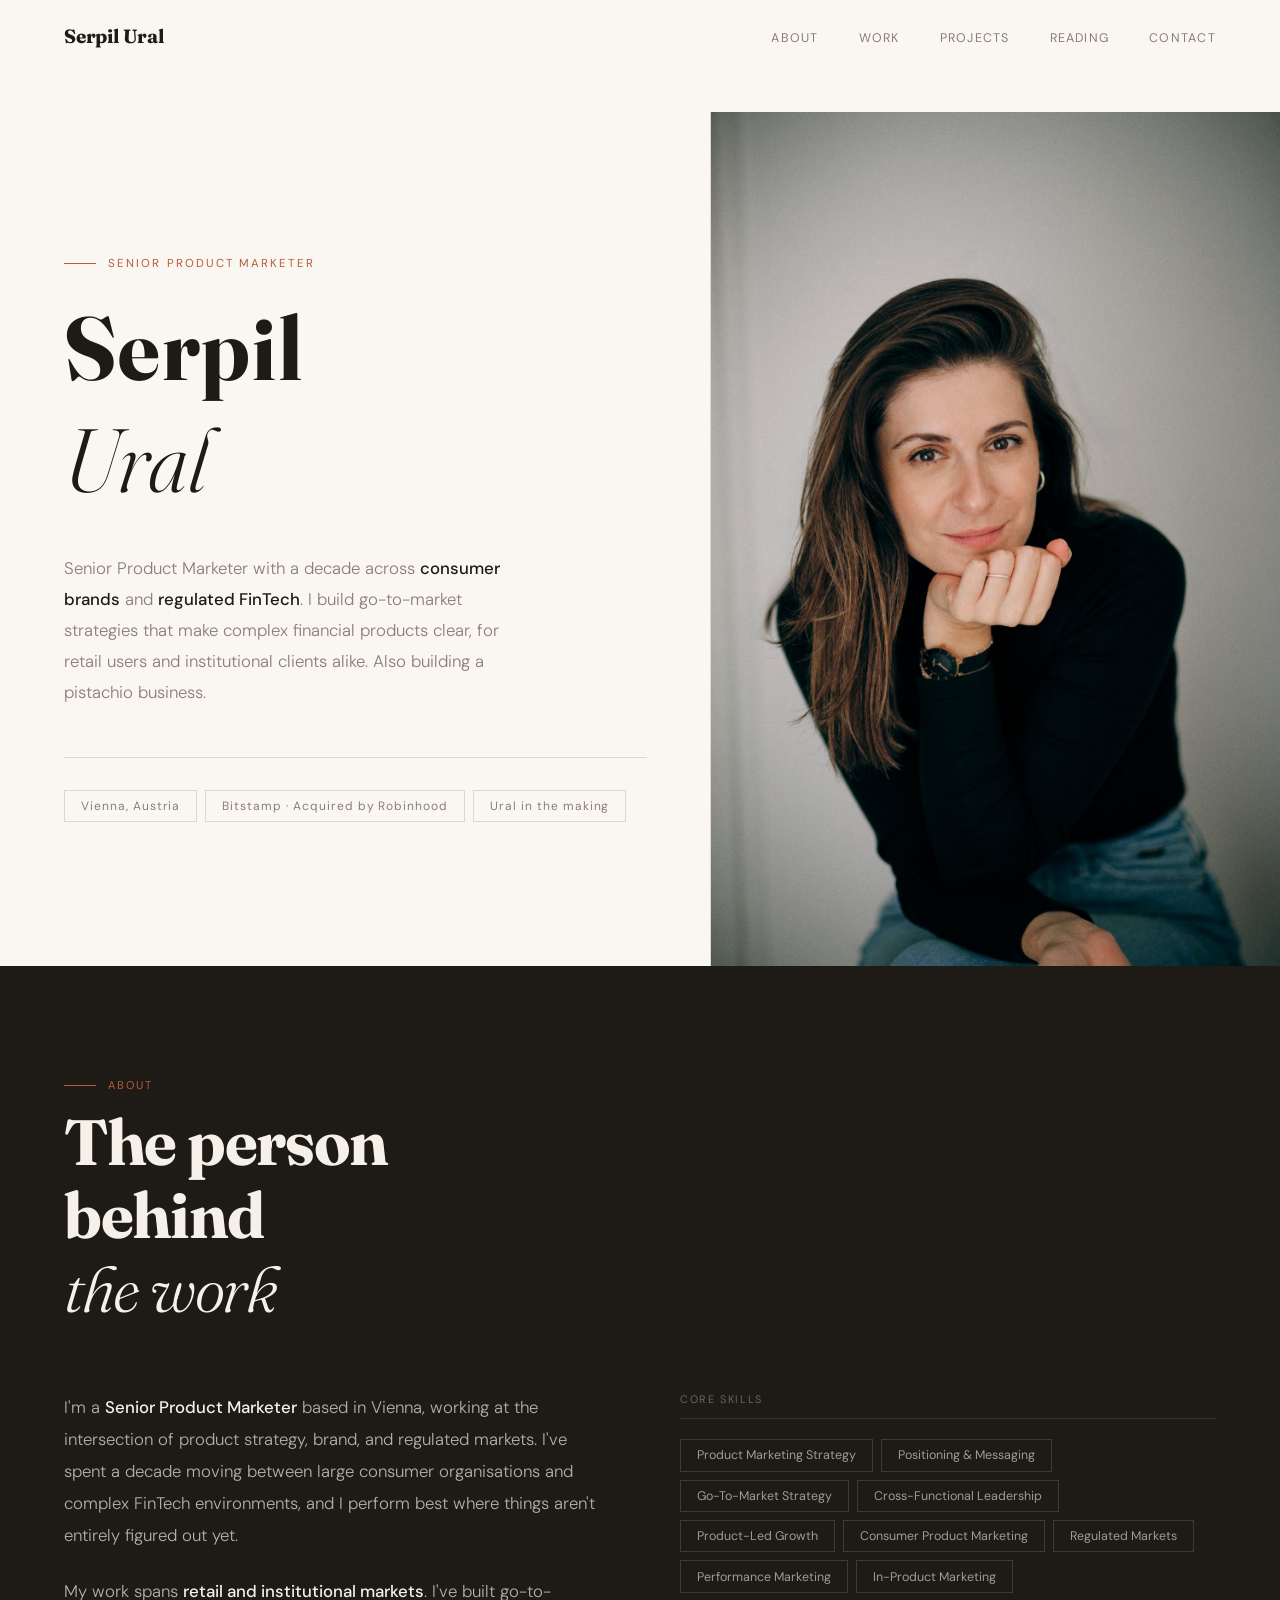
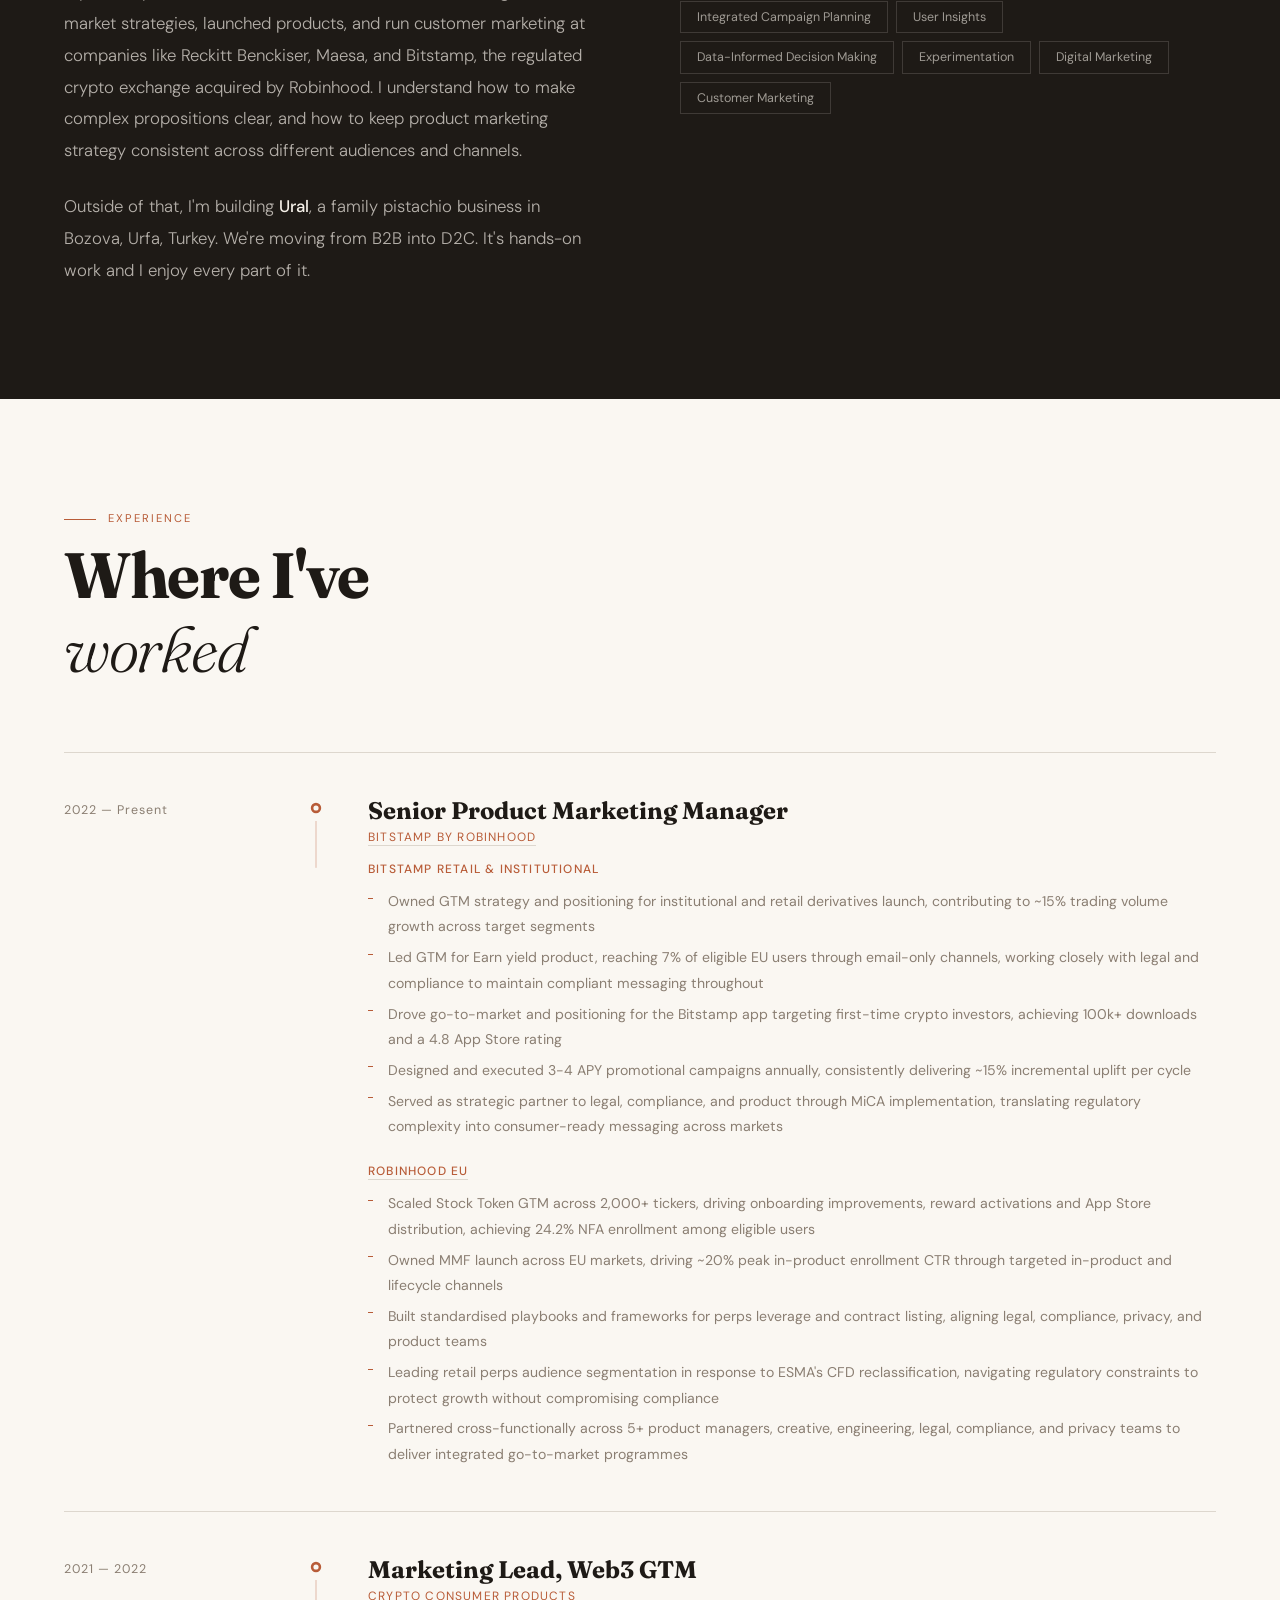
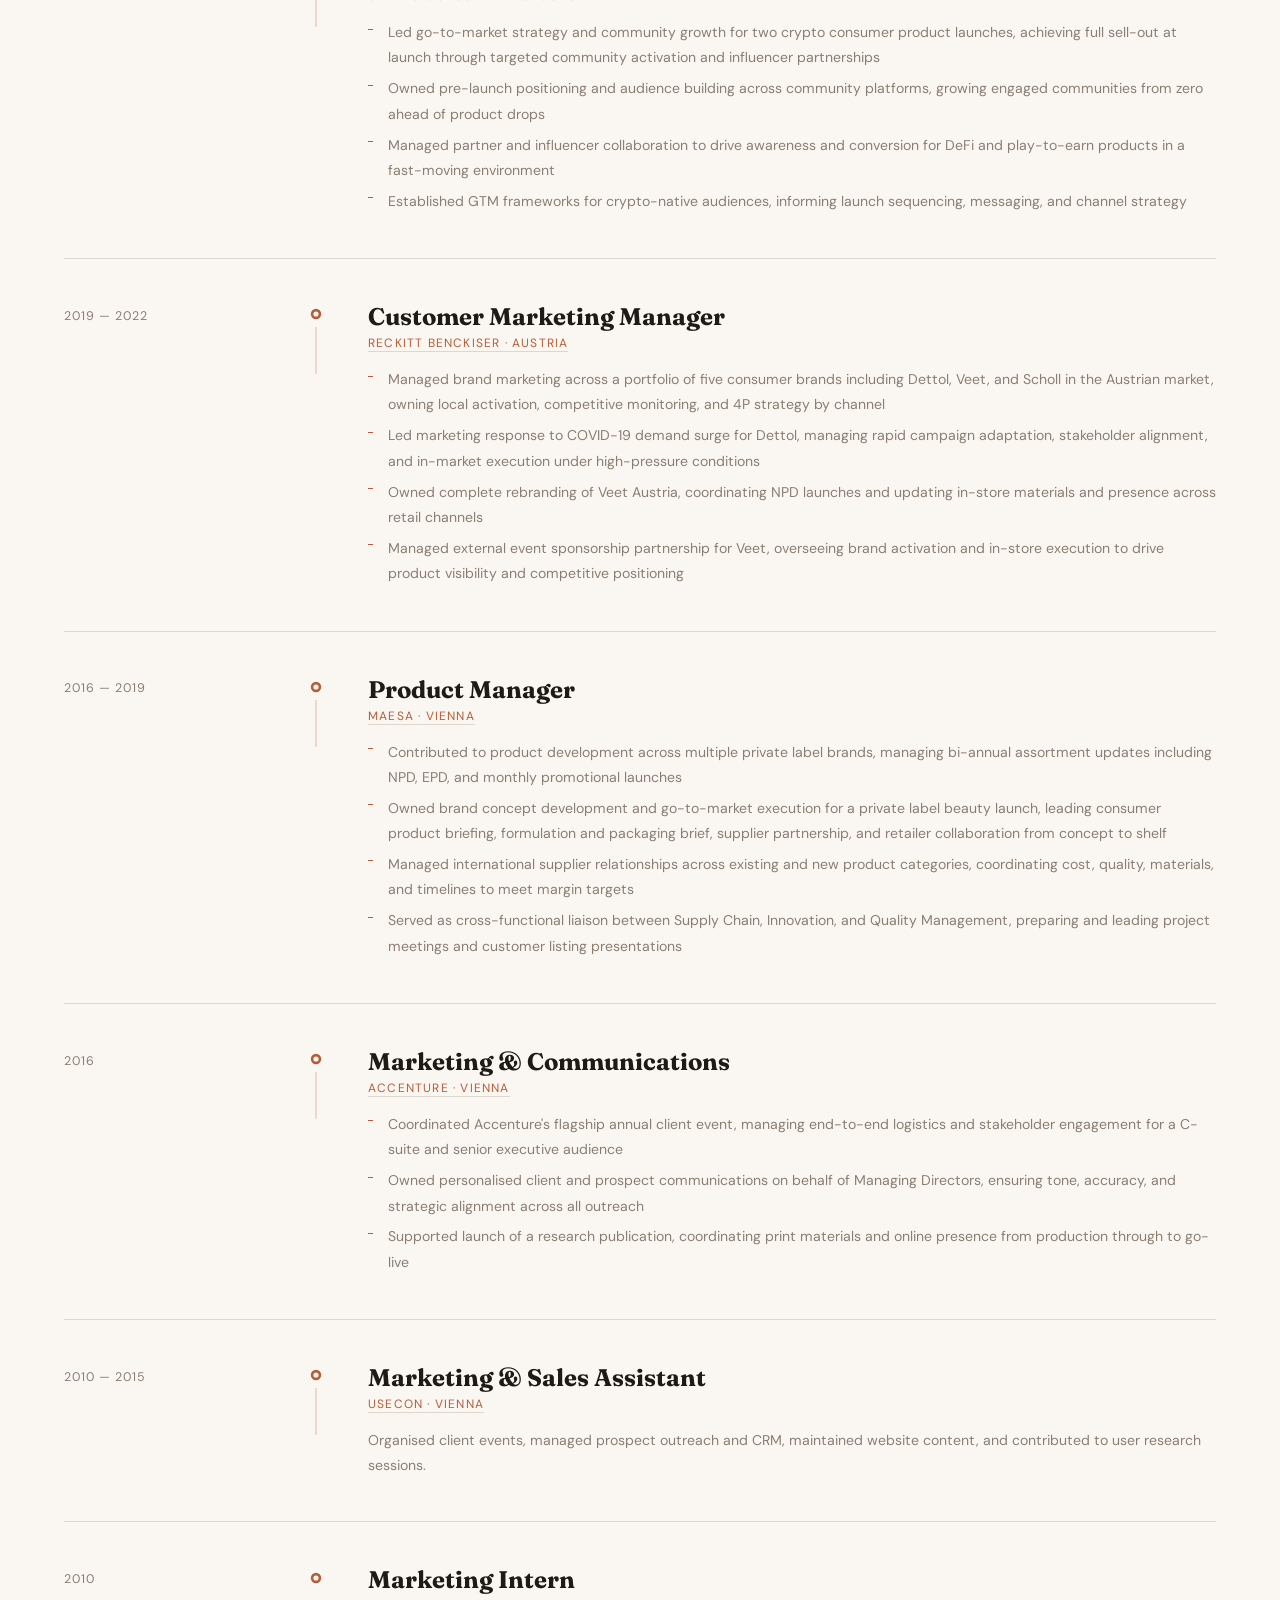
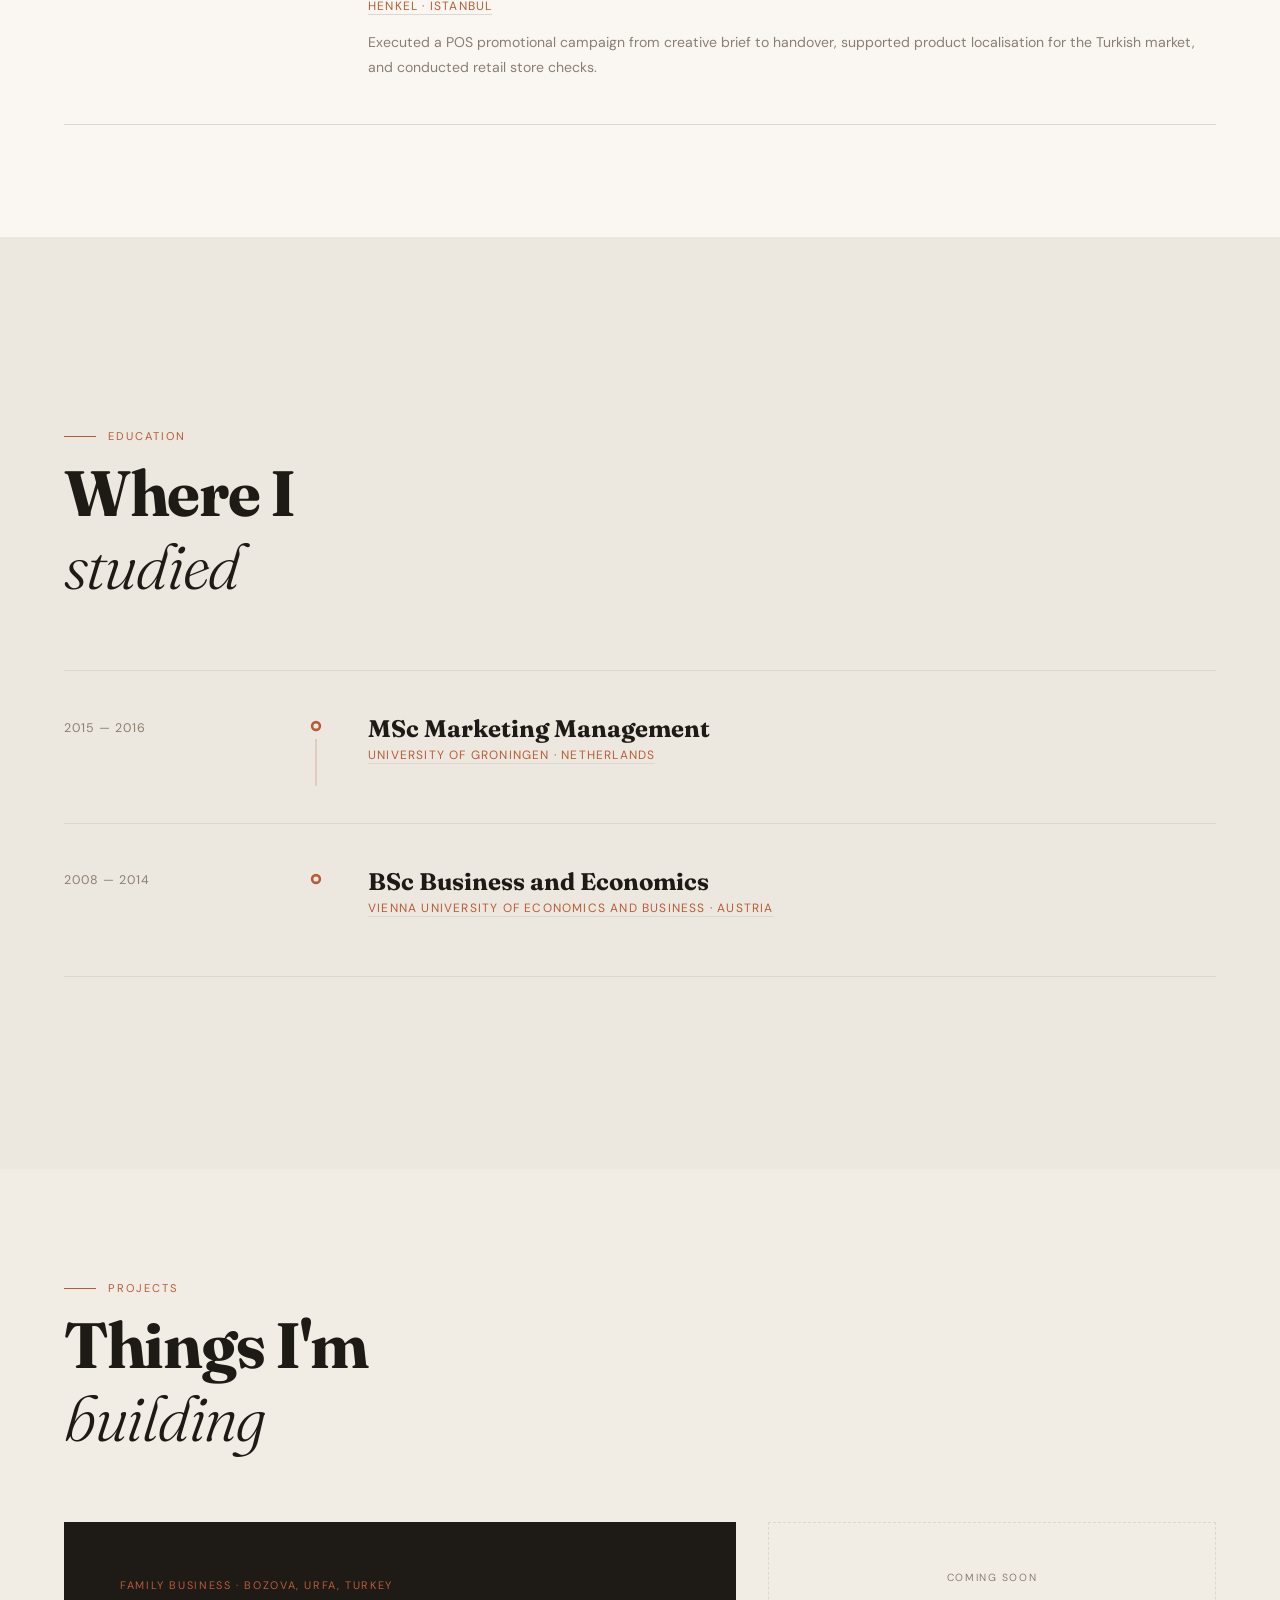
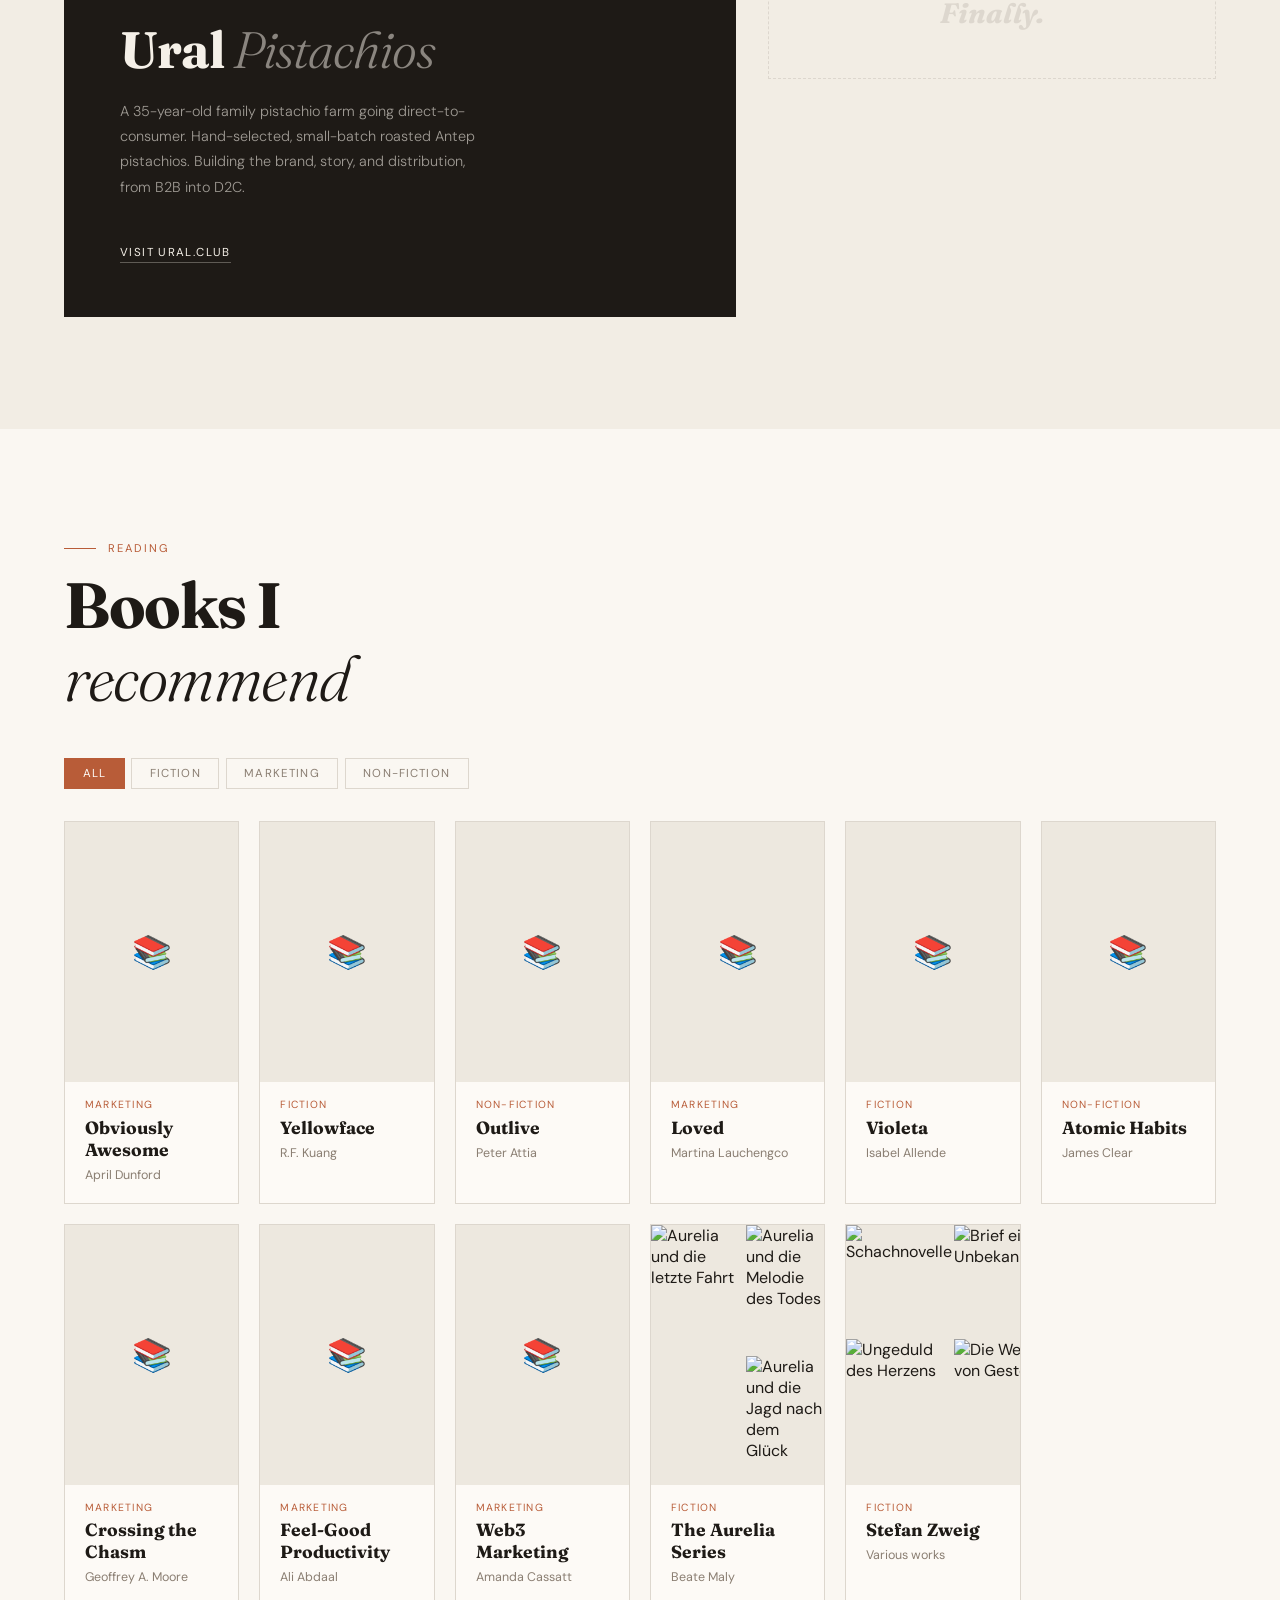
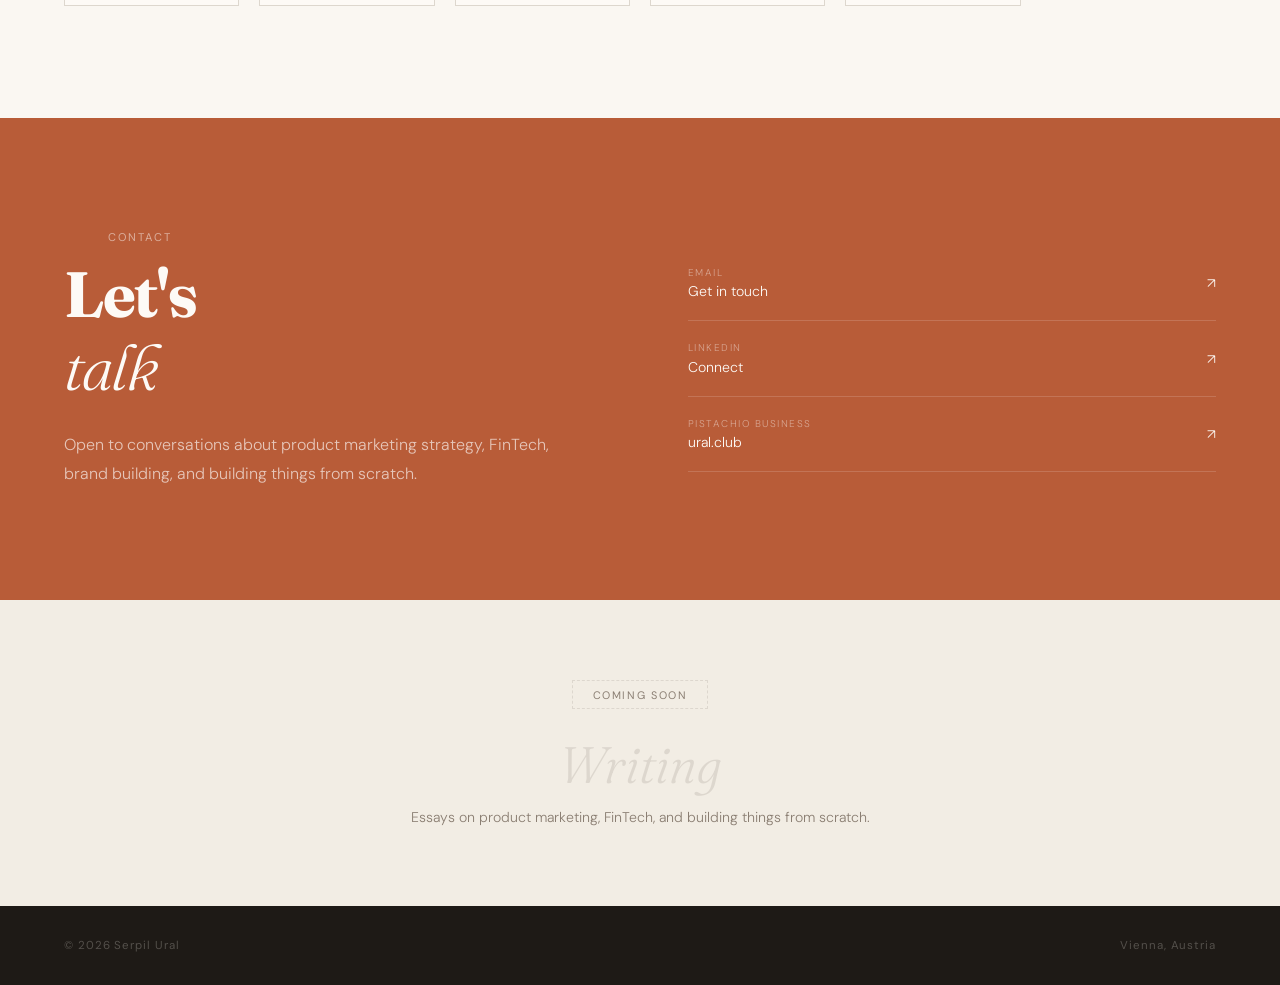
==== commit 010ac269: "Fix broken book covers and reduce card size - Switch 5 book covers to working Open Library IDs/ISBNs" ====
--- a/index.html
+++ b/index.html
@@ -290,7 +290,7 @@
           </div>
         </div>
         <div class="book-card" data-category="fiction">
-          <img class="book-cover" src="https://covers.openlibrary.org/b/isbn/9780063250451-M.jpg" alt="Yellowface" loading="lazy" onerror="this.style.display='none';this.nextElementSibling.style.display='flex'">
+          <img class="book-cover" src="https://covers.openlibrary.org/b/id/13195421-M.jpg" alt="Yellowface" loading="lazy" onerror="this.style.display='none';this.nextElementSibling.style.display='flex'">
           <div class="book-cover-placeholder" style="display:none">📚</div>
           <div class="book-info">
             <span class="book-tag">Fiction</span>
@@ -308,7 +308,7 @@
           </div>
         </div>
         <div class="book-card" data-category="marketing">
-          <img class="book-cover" src="https://covers.openlibrary.org/b/isbn/9781578519330-M.jpg" alt="Loved" loading="lazy" onerror="this.style.display='none';this.nextElementSibling.style.display='flex'">
+          <img class="book-cover" src="https://covers.openlibrary.org/b/id/13688700-M.jpg" alt="Loved" loading="lazy" onerror="this.style.display='none';this.nextElementSibling.style.display='flex'">
           <div class="book-cover-placeholder" style="display:none">📚</div>
           <div class="book-info">
             <span class="book-tag">Marketing</span>
@@ -317,7 +317,7 @@
           </div>
         </div>
         <div class="book-card" data-category="fiction">
-          <img class="book-cover" src="https://covers.openlibrary.org/b/isbn/9781668002384-M.jpg" alt="Violeta" loading="lazy" onerror="this.style.display='none';this.nextElementSibling.style.display='flex'">
+          <img class="book-cover" src="https://covers.openlibrary.org/b/isbn/9780593496213-M.jpg" alt="Violeta" loading="lazy" onerror="this.style.display='none';this.nextElementSibling.style.display='flex'">
           <div class="book-cover-placeholder" style="display:none">📚</div>
           <div class="book-info">
             <span class="book-tag">Fiction</span>
@@ -344,7 +344,7 @@
           </div>
         </div>
         <div class="book-card" data-category="marketing">
-          <img class="book-cover" src="https://covers.openlibrary.org/b/isbn/9780593544648-M.jpg" alt="Feel-Good Productivity" loading="lazy" onerror="this.style.display='none';this.nextElementSibling.style.display='flex'">
+          <img class="book-cover" src="https://covers.openlibrary.org/b/id/14635414-M.jpg" alt="Feel-Good Productivity" loading="lazy" onerror="this.style.display='none';this.nextElementSibling.style.display='flex'">
           <div class="book-cover-placeholder" style="display:none">📚</div>
           <div class="book-info">
             <span class="book-tag">Marketing</span>
@@ -353,7 +353,7 @@
           </div>
         </div>
         <div class="book-card" data-category="marketing">
-          <img class="book-cover" src="https://covers.openlibrary.org/b/isbn/9781637744031-M.jpg" alt="Web3 Marketing" loading="lazy" onerror="this.style.display='none';this.nextElementSibling.style.display='flex'">
+          <img class="book-cover" src="https://covers.openlibrary.org/b/id/13827449-M.jpg" alt="Web3 Marketing" loading="lazy" onerror="this.style.display='none';this.nextElementSibling.style.display='flex'">
           <div class="book-cover-placeholder" style="display:none">📚</div>
           <div class="book-info">
             <span class="book-tag">Marketing</span>
--- a/styles.css
+++ b/styles.css
@@ -514,7 +514,7 @@
 
 .books-grid {
   display: grid;
-  grid-template-columns: repeat(auto-fill, minmax(210px, 1fr));
+  grid-template-columns: repeat(auto-fill, minmax(170px, 1fr));
   gap: 1.25rem;
   margin-top: 2rem;
 }
